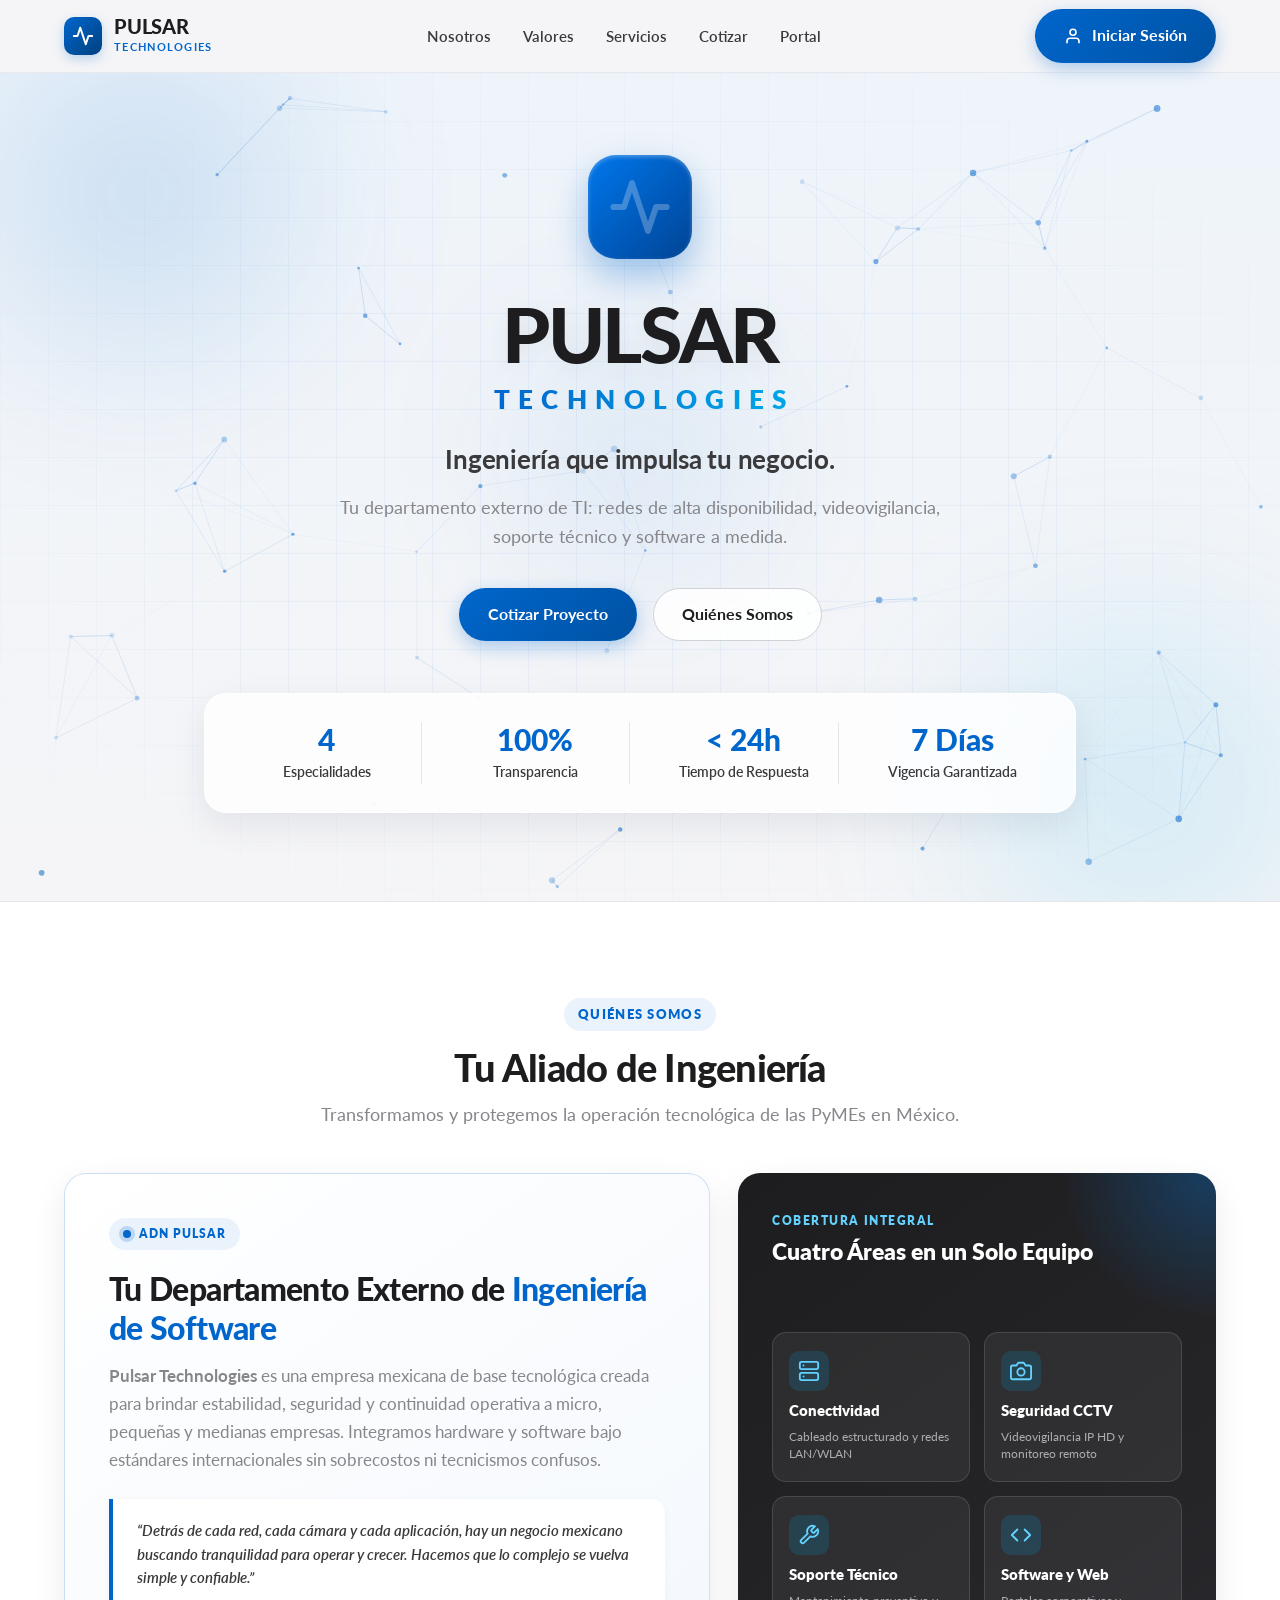
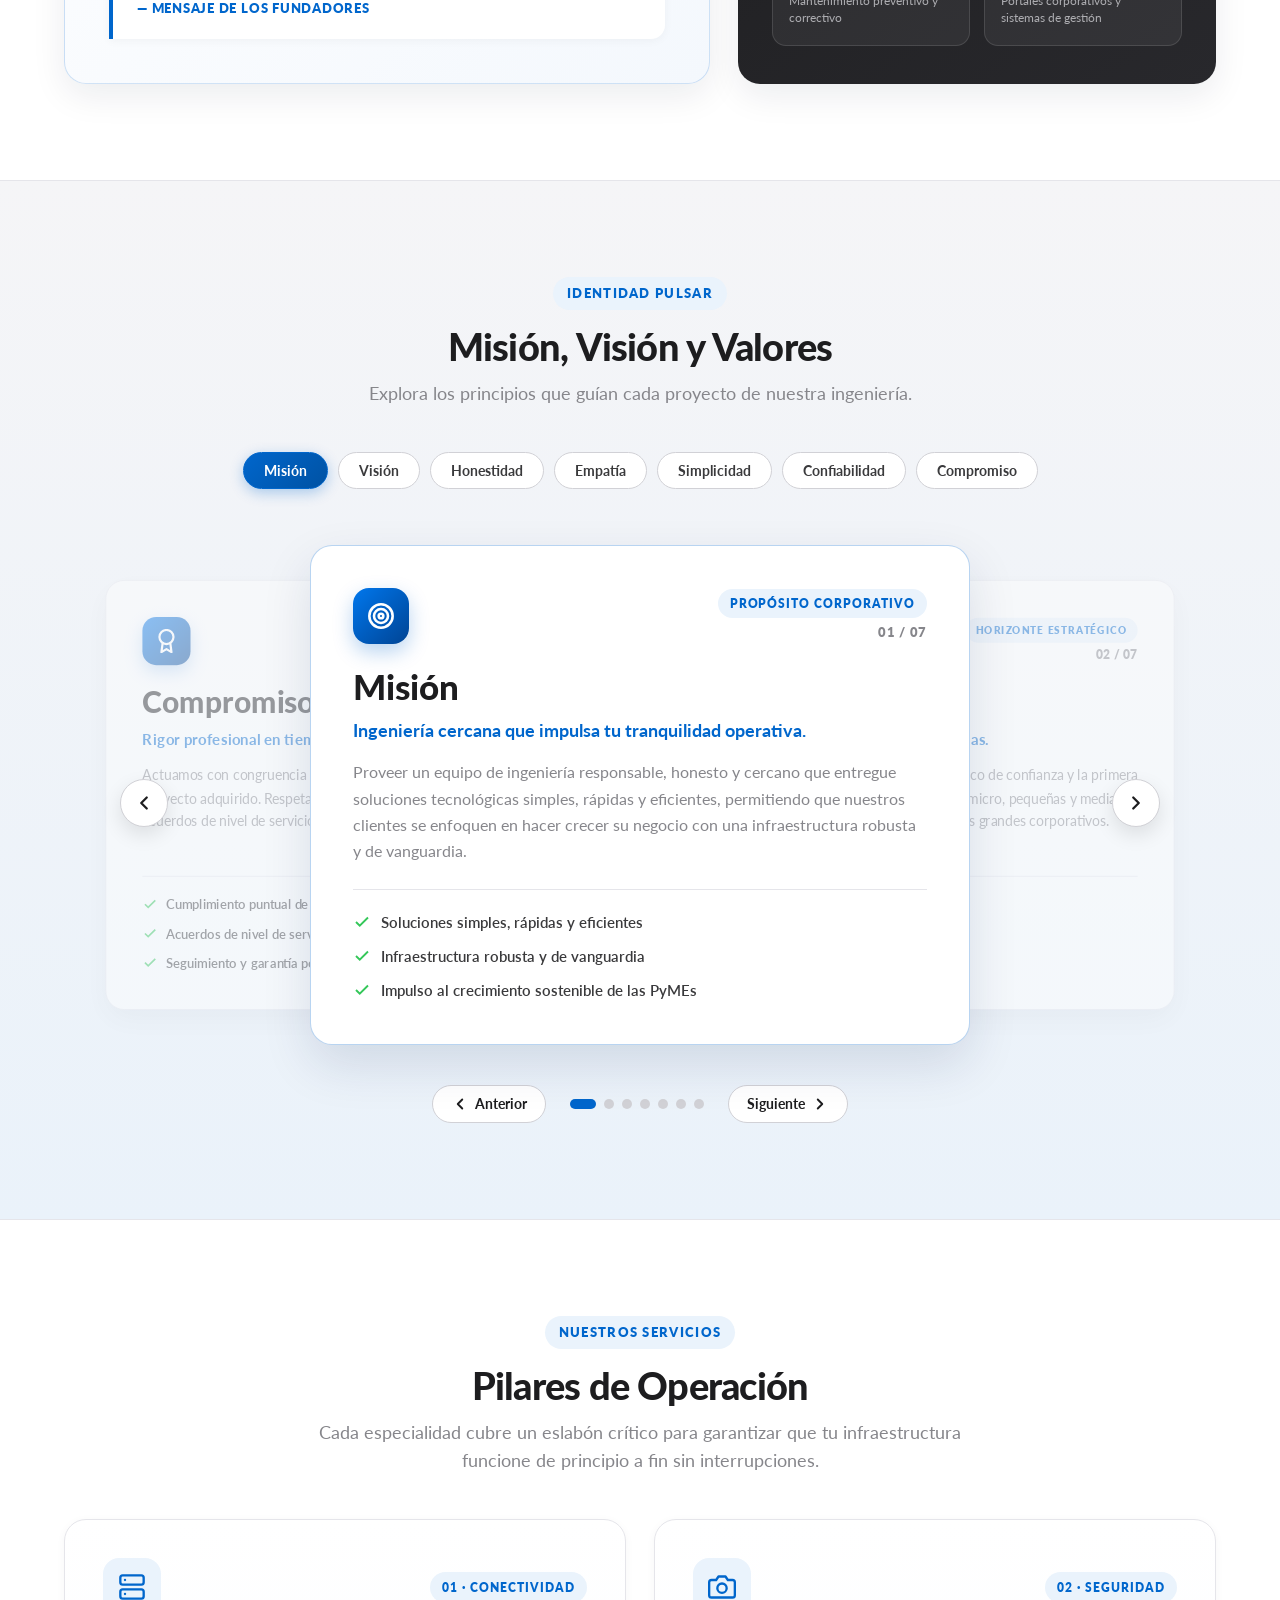
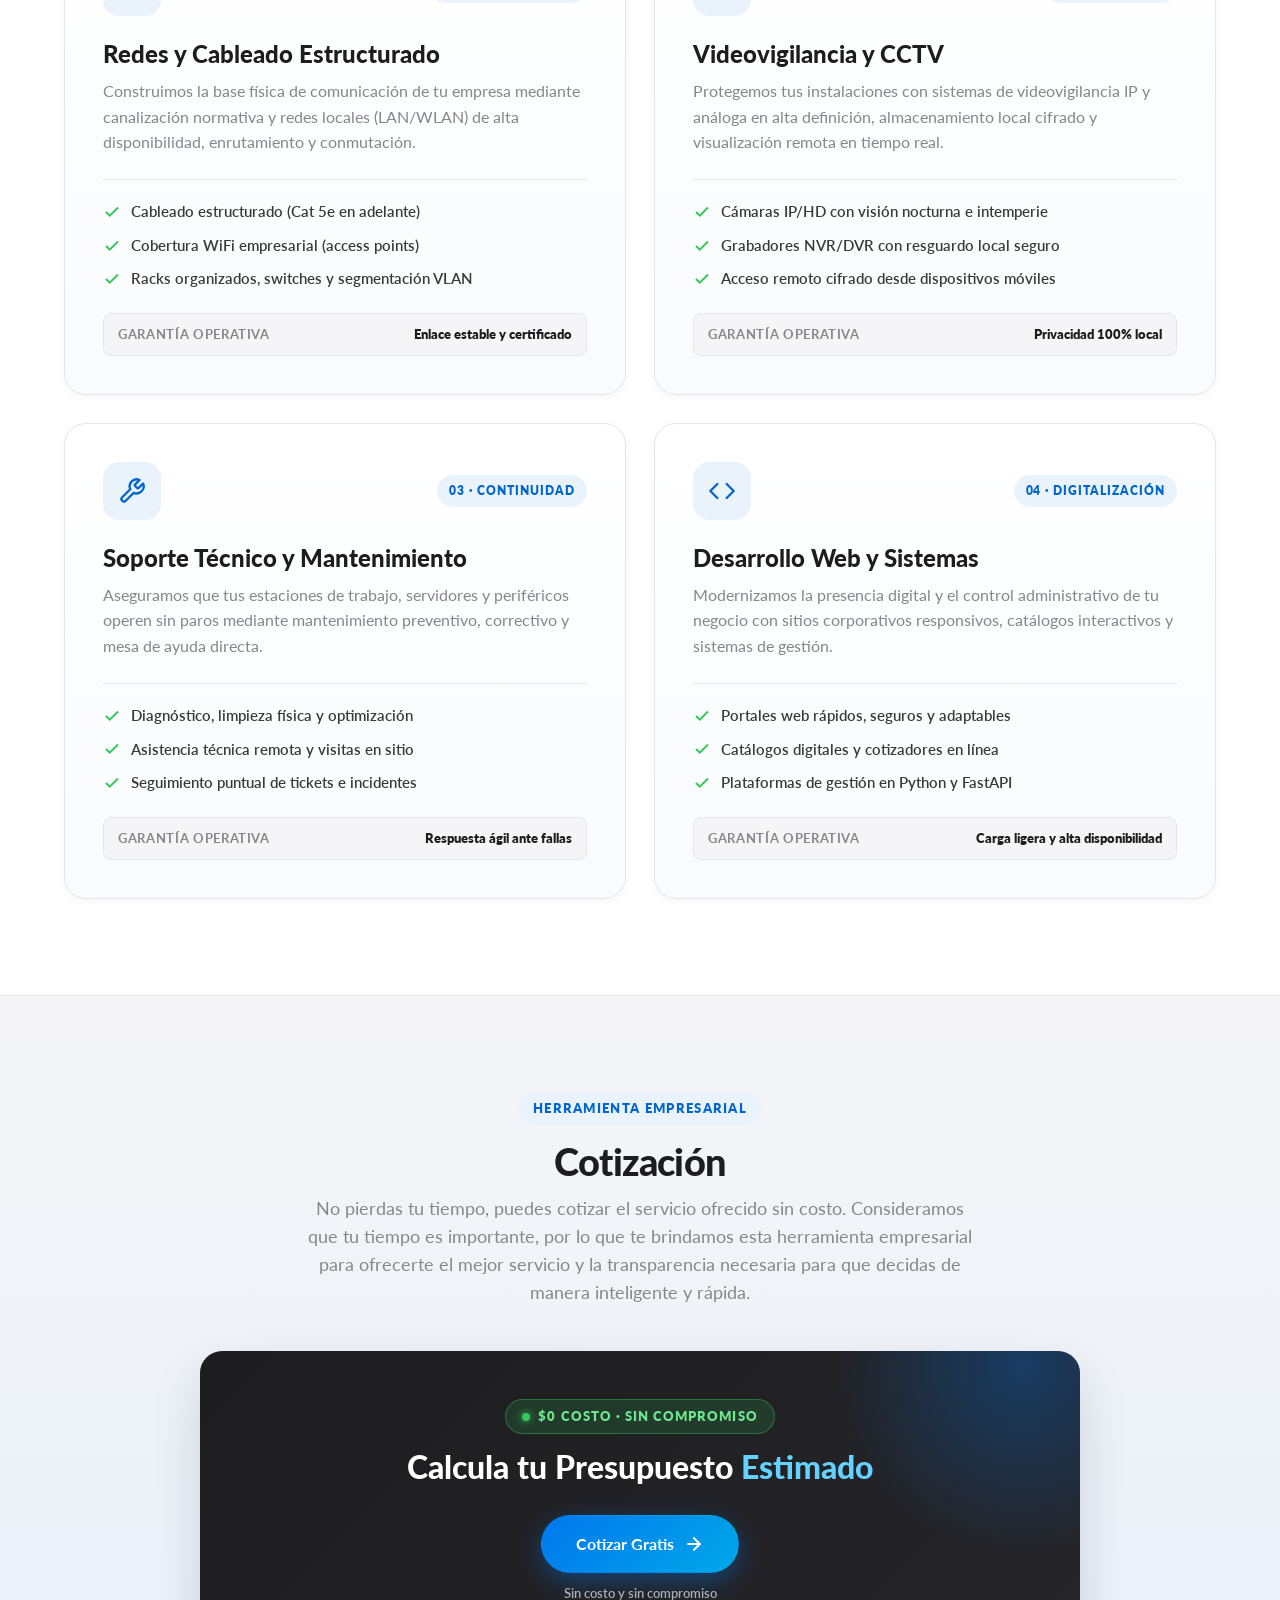
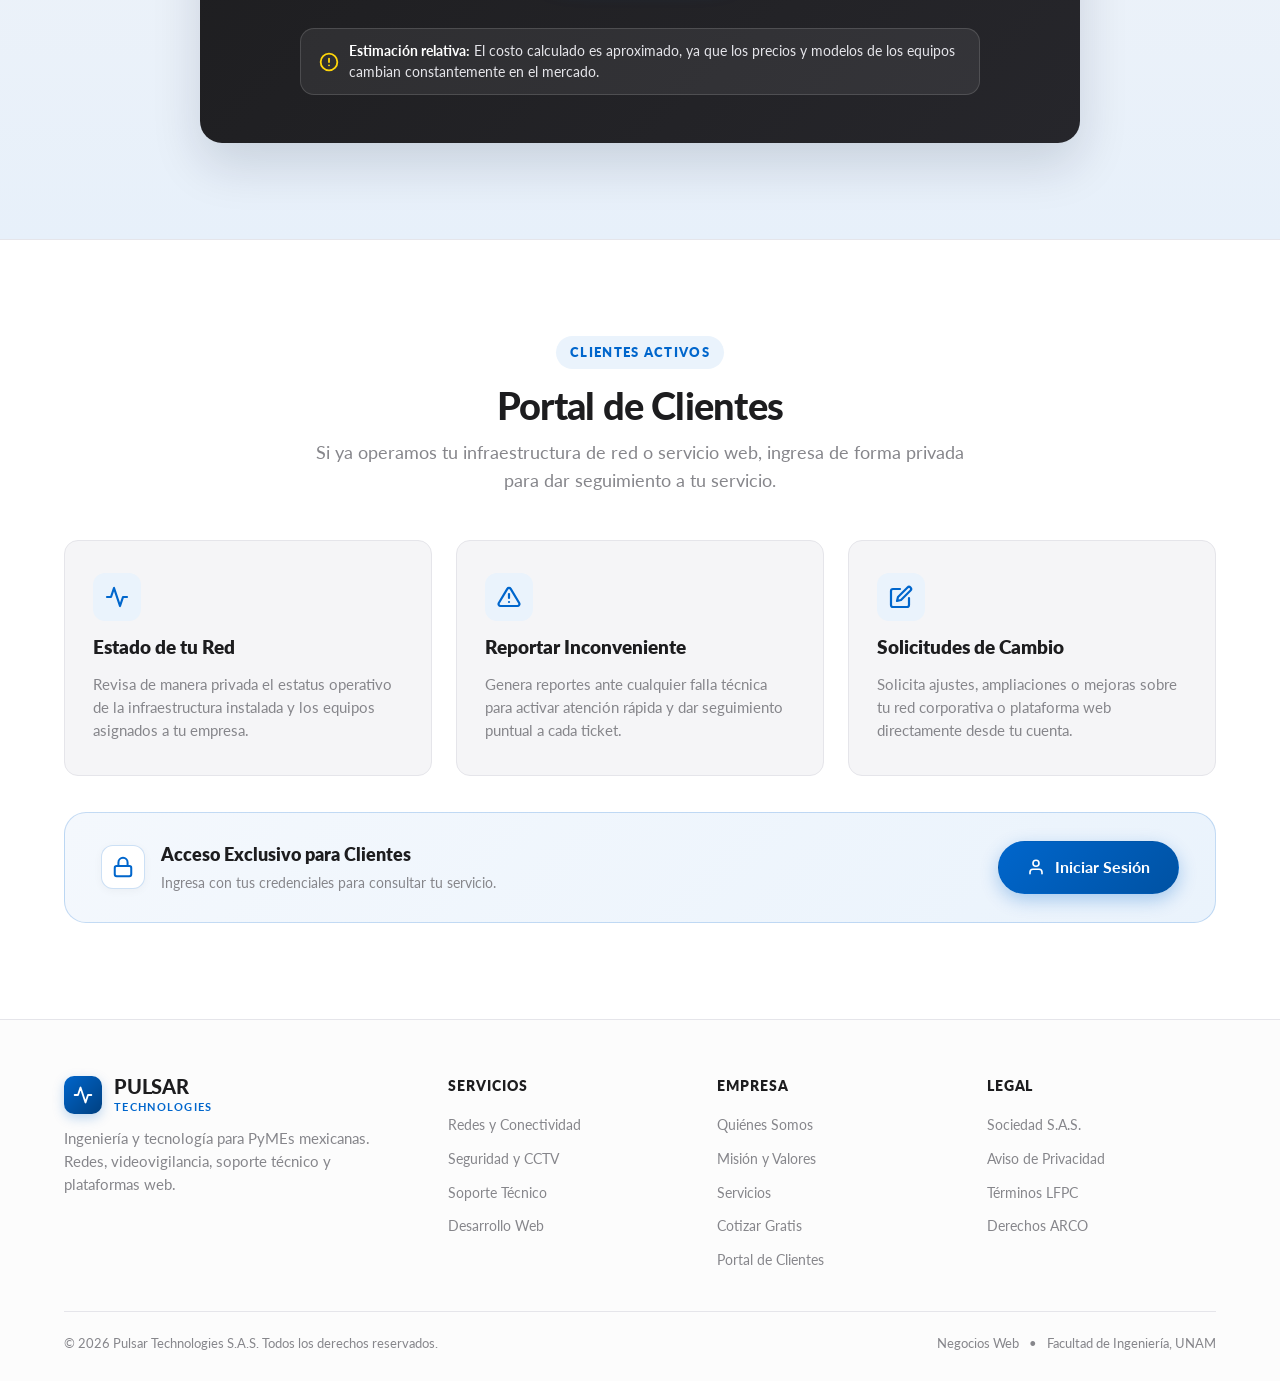
==== app/web/index.html @ 42440050 "Inicio del Proyecto Pulsar Technlogies" ====
<!DOCTYPE html>
<html lang="es">
<head>
  <meta charset="UTF-8">
  <meta name="viewport" content="width=device-width, initial-scale=1.0">
  <meta name="description" content="Pulsar Technologies - Soluciones de ingeniería para PyMEs: Redes, CCTV, Soporte Técnico y Desarrollo Web.">
  <meta name="theme-color" content="#0066CC">
  <title>Pulsar Technologies | Ingeniería y Soluciones TI</title>

  <!-- Tipografía Lato (Google Fonts) -->
  <link rel="preconnect" href="https://fonts.googleapis.com">
  <link rel="preconnect" href="https://fonts.gstatic.com" crossorigin>
  <link href="https://fonts.googleapis.com/css2?family=Lato:ital,wght@0,300;0,400;0,700;0,900;1,400&display=swap" rel="stylesheet">

  <!-- Hojas de estilo modulares (Globales y específicas de Index) -->
  <link rel="stylesheet" href="css/base.css">
  <link rel="stylesheet" href="css/header.css">
  <link rel="stylesheet" href="css/index/hero.css">
  <link rel="stylesheet" href="css/index/about.css">
  <link rel="stylesheet" href="css/index/carousel.css">
  <link rel="stylesheet" href="css/index/services.css">
  <link rel="stylesheet" href="css/index/quote-cta.css">
  <link rel="stylesheet" href="css/index/portal.css">
  <link rel="stylesheet" href="css/footer.css">
  
  <!-- Scripts modulares (Global y específicos de Index) -->
  <script src="js/main.js" defer></script>
  <script src="js/index/hero-canvas.js" defer></script>
  <script src="js/index/carousel.js" defer></script>
</head>
<body>

  <!-- ======================================================================
       HEADER / BARRA DE NAVEGACIÓN
       ====================================================================== -->
  <header class="site-header" id="siteHeader">
    <div class="container navbar">
      <!-- Logotipo e Identidad -->
      <a href="#inicio" class="brand" aria-label="Pulsar Technologies - Inicio">
        <div class="brand-icon">
          <!-- Icono de pulso tecnológico -->
          <svg width="22" height="22" viewBox="0 0 24 24" fill="none" stroke="currentColor" stroke-width="2.2" stroke-linecap="round" stroke-linejoin="round">
            <polyline points="22 12 18 12 15 21 9 3 6 12 2 12"></polyline>
          </svg>
        </div>
        <div class="brand-text">
          <span class="brand-title">PULSAR</span>
          <span class="brand-subtitle">TECHNOLOGIES</span>
        </div>
      </a>

      <!-- Menú de Navegación -->
      <nav class="nav-menu" id="navMenu">
        <a href="#nosotros" class="nav-link">Nosotros</a>
        <a href="#filosofia" class="nav-link">Valores</a>
        <a href="#servicios" class="nav-link">Servicios</a>
        <a href="#contacto" class="nav-link">Cotizar</a>
        <a href="#portal" class="nav-link">Portal</a>
      </nav>

      <!-- Acciones de Navegación -->
      <div class="nav-actions">
        <a href="#login" class="btn btn-primary nav-cta-btn">
          <svg width="18" height="18" viewBox="0 0 24 24" fill="none" stroke="currentColor" stroke-width="2.2" stroke-linecap="round" stroke-linejoin="round">
            <path d="M20 21v-2a4 4 0 0 0-4-4H8a4 4 0 0 0-4 4v2"></path>
            <circle cx="12" cy="7" r="4"></circle>
          </svg>
          <span>Iniciar Sesión</span>
        </a>
        <button class="menu-toggle" id="menuToggle" aria-label="Abrir menú de navegación" aria-expanded="false">
          <svg width="26" height="26" viewBox="0 0 24 24" fill="none" stroke="currentColor" stroke-width="2" stroke-linecap="round" stroke-linejoin="round">
            <line x1="3" y1="12" x2="21" y2="12"></line>
            <line x1="3" y1="6" x2="21" y2="6"></line>
            <line x1="3" y1="18" x2="21" y2="18"></line>
          </svg>
        </button>
      </div>
    </div>
  </header>

  <!-- ======================================================================
       MAIN / CONTENIDO PRINCIPAL
       ====================================================================== -->
  <main id="inicio">
    <!-- 1. HERO CON LOGO PROTAGONISTA Y FONDO ANIMADO -->
    <section class="hero-section">
      <!-- Fondo animado multicapa: Orbes de luz + Red interactiva en Canvas -->
      <div class="hero-bg-layers" aria-hidden="true">
        <div class="bg-orb orb-1"></div>
        <div class="bg-orb orb-2"></div>
        <div class="bg-orb orb-3"></div>
        <div class="bg-grid-overlay"></div>
        <canvas id="pulsarCanvas" class="hero-canvas"></canvas>
      </div>

      <div class="container hero-content">
        <!-- Emblema Central Animado de Pulsar Technologies -->
        <div class="hero-logo-showcase">
          <div class="pulsar-rings" aria-hidden="true">
            <span class="ring ring-1"></span>
            <span class="ring ring-2"></span>
            <span class="ring ring-3"></span>
          </div>
          <div class="hero-logo-emblem">
            <svg class="pulse-svg" width="64" height="64" viewBox="0 0 24 24" fill="none" xmlns="http://www.w3.org/2000/svg">
              <!-- Trazo base tenue permanente -->
              <polyline class="pulse-track" pathLength="100" points="22 12 18 12 15 21 9 3 6 12 2 12" fill="none" stroke="rgba(255, 255, 255, 0.25)" stroke-width="2.2" stroke-linecap="round" stroke-linejoin="round"></polyline>
              <!-- Pulso luminoso animado sin filtros que generen fondo blanco -->
              <polyline class="pulse-path" pathLength="100" points="22 12 18 12 15 21 9 3 6 12 2 12" fill="none" stroke="#FFFFFF" stroke-width="2.5" stroke-linecap="round" stroke-linejoin="round"></polyline>
            </svg>
          </div>
        </div>

        <!-- Título Principal de la Empresa -->
        <h1 class="hero-company-name">
          <span class="company-word-main">PULSAR</span>
          <span class="company-word-sub">TECHNOLOGIES</span>
        </h1>

        <p class="hero-tagline">
          Ingeniería que impulsa tu negocio.
        </p>
        
        <p class="hero-subtitle">
          Tu departamento externo de TI: redes de alta disponibilidad, videovigilancia, soporte técnico y software a medida.
        </p>

        <div class="hero-actions">
          <a href="#contacto" class="btn btn-primary">Cotizar Proyecto</a>
          <a href="#nosotros" class="btn btn-secondary">Quiénes Somos</a>
        </div>

        <!-- Métricas clave -->
        <div class="hero-stats reveal-item">
          <div class="stat-item">
            <div class="stat-value">4</div>
            <div class="stat-label">Especialidades</div>
          </div>
          <div class="stat-item">
            <div class="stat-value">100%</div>
            <div class="stat-label">Transparencia</div>
          </div>
          <div class="stat-item">
            <div class="stat-value">&lt; 24h</div>
            <div class="stat-label">Tiempo de Respuesta</div>
          </div>
          <div class="stat-item">
            <div class="stat-value">7 Días</div>
            <div class="stat-label">Vigencia Garantizada</div>
          </div>
        </div>
      </div>
    </section>

    <!-- ======================================================================
         2. SECCIÓN QUIÉNES SOMOS (#nosotros)
         ====================================================================== -->
    <section class="section about-section" id="nosotros">
      <div class="container">
        <div class="section-header reveal-item">
          <span class="section-tag">Quiénes Somos</span>
          <h2 class="section-title">Tu Aliado de Ingeniería</h2>
          <p class="section-description">
            Transformamos y protegemos la operación tecnológica de las PyMEs en México.
          </p>
        </div>

        <!-- Bento Grid Principal -->
        <div class="about-bento">
          <!-- Tarjeta de Identidad e Historia -->
          <article class="about-story-card reveal-item">
            <div>
              <div class="about-story-badge">
                <span class="badge-pulse-dot"></span>
                <span>ADN Pulsar</span>
              </div>
              <h3 class="about-story-title">
                Tu Departamento Externo de <span>Ingeniería de Software</span>
              </h3>
              <p class="about-story-text">
                <strong>Pulsar Technologies</strong> es una empresa mexicana de base tecnológica creada para brindar estabilidad, seguridad y continuidad operativa a micro, pequeñas y medianas empresas. Integramos hardware y software bajo estándares internacionales sin sobrecostos ni tecnicismos confusos.
              </p>
            </div>

            <blockquote class="about-quote-box">
              <p class="about-quote-text">
                “Detrás de cada red, cada cámara y cada aplicación, hay un negocio mexicano buscando tranquilidad para operar y crecer. Hacemos que lo complejo se vuelva simple y confiable.”
              </p>
              <footer class="about-quote-author">— Mensaje de los Fundadores</footer>
            </blockquote>
          </article>

          <!-- Tarjeta Interactiva del Ecosistema de 4 Especialidades -->
          <aside class="about-ecosystem-card reveal-item">
            <div class="eco-header">
              <span class="eco-tag">Cobertura Integral</span>
              <h3 class="eco-title">Cuatro Áreas en un Solo Equipo</h3>
            </div>

            <div class="eco-grid">
              <!-- Área 1 -->
              <div class="eco-item">
                <div class="eco-icon">
                  <svg width="22" height="22" viewBox="0 0 24 24" fill="none" stroke="currentColor" stroke-width="2" stroke-linecap="round" stroke-linejoin="round">
                    <rect x="2" y="2" width="20" height="8" rx="2" ry="2"></rect>
                    <rect x="2" y="14" width="20" height="8" rx="2" ry="2"></rect>
                    <line x1="6" y1="6" x2="6.01" y2="6"></line>
                    <line x1="6" y1="18" x2="6.01" y2="18"></line>
                  </svg>
                </div>
                <div class="eco-name">Conectividad</div>
                <div class="eco-sub">Cableado estructurado y redes LAN/WLAN</div>
              </div>

              <!-- Área 2 -->
              <div class="eco-item">
                <div class="eco-icon">
                  <svg width="22" height="22" viewBox="0 0 24 24" fill="none" stroke="currentColor" stroke-width="2" stroke-linecap="round" stroke-linejoin="round">
                    <path d="M23 19a2 2 0 0 1-2 2H3a2 2 0 0 1-2-2V8a2 2 0 0 1 2-2h4l2-3h6l2 3h4a2 2 0 0 1 2 2z"></path>
                    <circle cx="12" cy="13" r="4"></circle>
                  </svg>
                </div>
                <div class="eco-name">Seguridad CCTV</div>
                <div class="eco-sub">Videovigilancia IP HD y monitoreo remoto</div>
              </div>

              <!-- Área 3 -->
              <div class="eco-item">
                <div class="eco-icon">
                  <svg width="22" height="22" viewBox="0 0 24 24" fill="none" stroke="currentColor" stroke-width="2" stroke-linecap="round" stroke-linejoin="round">
                    <path d="M14.7 6.3a1 1 0 0 0 0 1.4l1.6 1.6a1 1 0 0 0 1.4 0l3.77-3.77a6 6 0 0 1-7.94 7.94l-6.91 6.91a2.12 2.12 0 0 1-3-3l6.91-6.91a6 6 0 0 1 7.94-7.94l-3.76 3.76z"></path>
                  </svg>
                </div>
                <div class="eco-name">Soporte Técnico</div>
                <div class="eco-sub">Mantenimiento preventivo y correctivo</div>
              </div>

              <!-- Área 4 -->
              <div class="eco-item">
                <div class="eco-icon">
                  <svg width="22" height="22" viewBox="0 0 24 24" fill="none" stroke="currentColor" stroke-width="2" stroke-linecap="round" stroke-linejoin="round">
                    <polyline points="16 18 22 12 16 6"></polyline>
                    <polyline points="8 6 2 12 8 18"></polyline>
                  </svg>
                </div>
                <div class="eco-name">Software y Web</div>
                <div class="eco-sub">Portales corporativos y sistemas de gestión</div>
              </div>
            </div>
          </aside>
        </div>
      </div>
    </section>

    <!-- ======================================================================
         3. SECCIÓN CARRUSEL: MISIÓN, VISIÓN Y VALORES (#filosofia)
         ====================================================================== -->
    <section class="section philosophy-section" id="filosofia">
      <div class="container">
        <div class="section-header reveal-item">
          <span class="section-tag">Identidad Pulsar</span>
          <h2 class="section-title">Misión, Visión y Valores</h2>
          <p class="section-description">
            Explora los principios que guían cada proyecto de nuestra ingeniería.
          </p>
        </div>

        <!-- Selector rápido de conceptos -->
        <div class="carousel-pills reveal-item" id="carouselPills" role="tablist" aria-label="Pilares de identidad corporativa">
          <button type="button" class="pill-btn active" data-index="0" role="tab" aria-selected="true">Misión</button>
          <button type="button" class="pill-btn" data-index="1" role="tab" aria-selected="false">Visión</button>
          <button type="button" class="pill-btn" data-index="2" role="tab" aria-selected="false">Honestidad</button>
          <button type="button" class="pill-btn" data-index="3" role="tab" aria-selected="false">Empatía</button>
          <button type="button" class="pill-btn" data-index="4" role="tab" aria-selected="false">Simplicidad</button>
          <button type="button" class="pill-btn" data-index="5" role="tab" aria-selected="false">Confiabilidad</button>
          <button type="button" class="pill-btn" data-index="6" role="tab" aria-selected="false">Compromiso</button>
        </div>

        <!-- Escenario del Carrusel -->
        <div class="identity-carousel reveal-item" id="identityCarousel">
          <div class="carousel-viewport" id="carouselViewport">
            <!-- Botón lateral izquierdo -->
            <button type="button" class="carousel-nav-arrow prev" id="carouselPrevArrow" aria-label="Concepto anterior">
              <svg width="22" height="22" viewBox="0 0 24 24" fill="none" stroke="currentColor" stroke-width="2.5" stroke-linecap="round" stroke-linejoin="round">
                <polyline points="15 18 9 12 15 6"></polyline>
              </svg>
            </button>

            <!-- Pista de tarjetas del carrusel -->
            <div class="carousel-stage" id="carouselStage">
              <!-- Slide 0: Misión -->
              <article class="carousel-slide is-active" data-index="0">
                <div class="slide-header">
                  <div class="slide-icon-wrap">
                    <svg width="28" height="28" viewBox="0 0 24 24" fill="none" stroke="currentColor" stroke-width="2.2" stroke-linecap="round" stroke-linejoin="round">
                      <circle cx="12" cy="12" r="10"></circle>
                      <circle cx="12" cy="12" r="6"></circle>
                      <circle cx="12" cy="12" r="2"></circle>
                    </svg>
                  </div>
                  <div class="slide-meta">
                    <span class="slide-badge">Propósito Corporativo</span>
                    <span class="slide-counter">01 / 07</span>
                  </div>
                </div>
                <h3 class="slide-title">Misión</h3>
                <p class="slide-lead">Ingeniería cercana que impulsa tu tranquilidad operativa.</p>
                <p class="slide-desc">
                  Proveer un equipo de ingeniería responsable, honesto y cercano que entregue soluciones tecnológicas simples, rápidas y eficientes, permitiendo que nuestros clientes se enfoquen en hacer crecer su negocio con una infraestructura robusta y de vanguardia.
                </p>
                <ul class="slide-points">
                  <li>
                    <svg width="18" height="18" viewBox="0 0 24 24" fill="none" stroke="currentColor" stroke-width="2.5"><polyline points="20 6 9 17 4 12"></polyline></svg>
                    <span>Soluciones simples, rápidas y eficientes</span>
                  </li>
                  <li>
                    <svg width="18" height="18" viewBox="0 0 24 24" fill="none" stroke="currentColor" stroke-width="2.5"><polyline points="20 6 9 17 4 12"></polyline></svg>
                    <span>Infraestructura robusta y de vanguardia</span>
                  </li>
                  <li>
                    <svg width="18" height="18" viewBox="0 0 24 24" fill="none" stroke="currentColor" stroke-width="2.5"><polyline points="20 6 9 17 4 12"></polyline></svg>
                    <span>Impulso al crecimiento sostenible de las PyMEs</span>
                  </li>
                </ul>
              </article>

              <!-- Slide 1: Visión -->
              <article class="carousel-slide is-next" data-index="1">
                <div class="slide-header">
                  <div class="slide-icon-wrap">
                    <svg width="28" height="28" viewBox="0 0 24 24" fill="none" stroke="currentColor" stroke-width="2.2" stroke-linecap="round" stroke-linejoin="round">
                      <path d="M1 12s4-8 11-8 11 8 11 8-4 8-11 8-11-8-11-8z"></path>
                      <circle cx="12" cy="12" r="3"></circle>
                    </svg>
                  </div>
                  <div class="slide-meta">
                    <span class="slide-badge">Horizonte Estratégico</span>
                    <span class="slide-counter">02 / 07</span>
                  </div>
                </div>
                <h3 class="slide-title">Visión</h3>
                <p class="slide-lead">Igualdad tecnológica para las empresas mexicanas.</p>
                <p class="slide-desc">
                  Consolidar a Pulsar Technologies como el núcleo técnico de confianza y la primera opción de servicios de TI en México, logrando que las micro, pequeñas y medianas empresas compitan en equidad tecnológica frente a los grandes corporativos.
                </p>
                <ul class="slide-points">
                  <li>
                    <svg width="18" height="18" viewBox="0 0 24 24" fill="none" stroke="currentColor" stroke-width="2.5"><polyline points="20 6 9 17 4 12"></polyline></svg>
                    <span>Estándares de ingeniería de nivel corporativo</span>
                  </li>
                  <li>
                    <svg width="18" height="18" viewBox="0 0 24 24" fill="none" stroke="currentColor" stroke-width="2.5"><polyline points="20 6 9 17 4 12"></polyline></svg>
                    <span>Equidad competitiva para negocios en México</span>
                  </li>
                  <li>
                    <svg width="18" height="18" viewBox="0 0 24 24" fill="none" stroke="currentColor" stroke-width="2.5"><polyline points="20 6 9 17 4 12"></polyline></svg>
                    <span>El aliado técnico de cabecera y confianza</span>
                  </li>
                </ul>
              </article>

              <!-- Slide 2: Honestidad -->
              <article class="carousel-slide" data-index="2">
                <div class="slide-header">
                  <div class="slide-icon-wrap">
                    <svg width="28" height="28" viewBox="0 0 24 24" fill="none" stroke="currentColor" stroke-width="2.2" stroke-linecap="round" stroke-linejoin="round">
                      <path d="M12 22s8-4 8-10V5l-8-3-8 3v7c0 6 8 10 8 10z"></path>
                      <polyline points="9 12 11 14 15 10"></polyline>
                    </svg>
                  </div>
                  <div class="slide-meta">
                    <span class="slide-badge">Valor Fundamental 01</span>
                    <span class="slide-counter">03 / 07</span>
                  </div>
                </div>
                <h3 class="slide-title">Honestidad</h3>
                <p class="slide-lead">Transparencia diagnóstica y comercial.</p>
                <p class="slide-desc">
                  Actuamos con rectitud absoluta en cada diagnóstico, recomendación de hardware y cotización. No vendemos lo que el cliente no necesita y respaldamos la calidad de nuestras implementaciones desde el primer cable hasta el código final.
                </p>
                <ul class="slide-points">
                  <li>
                    <svg width="18" height="18" viewBox="0 0 24 24" fill="none" stroke="currentColor" stroke-width="2.5"><polyline points="20 6 9 17 4 12"></polyline></svg>
                    <span>Cotizaciones claras sin costos ocultos</span>
                  </li>
                  <li>
                    <svg width="18" height="18" viewBox="0 0 24 24" fill="none" stroke="currentColor" stroke-width="2.5"><polyline points="20 6 9 17 4 12"></polyline></svg>
                    <span>Recomendación justa de equipamiento real</span>
                  </li>
                  <li>
                    <svg width="18" height="18" viewBox="0 0 24 24" fill="none" stroke="currentColor" stroke-width="2.5"><polyline points="20 6 9 17 4 12"></polyline></svg>
                    <span>Responsabilidad total sobre cada entrega</span>
                  </li>
                </ul>
              </article>

              <!-- Slide 3: Empatía -->
              <article class="carousel-slide" data-index="3">
                <div class="slide-header">
                  <div class="slide-icon-wrap">
                    <svg width="28" height="28" viewBox="0 0 24 24" fill="none" stroke="currentColor" stroke-width="2.2" stroke-linecap="round" stroke-linejoin="round">
                      <path d="M17 21v-2a4 4 0 0 0-4-4H5a4 4 0 0 0-4 4v2"></path>
                      <circle cx="9" cy="7" r="4"></circle>
                      <path d="M23 21v-2a4 4 0 0 0-3-3.87"></path>
                      <path d="M16 3.13a4 4 0 0 1 0 7.75"></path>
                    </svg>
                  </div>
                  <div class="slide-meta">
                    <span class="slide-badge">Valor Fundamental 02</span>
                    <span class="slide-counter">04 / 07</span>
                  </div>
                </div>
                <h3 class="slide-title">Empatía</h3>
                <p class="slide-lead">Cercanía humana y lenguaje accesible.</p>
                <p class="slide-desc">
                  Entendemos que detrás de una falla técnica existe estrés operativo para el negocio. Escuchamos activamente, respondemos con prontitud y traducimos conceptos complejos de ingeniería a un lenguaje claro que dé certidumbre.
                </p>
                <ul class="slide-points">
                  <li>
                    <svg width="18" height="18" viewBox="0 0 24 24" fill="none" stroke="currentColor" stroke-width="2.5"><polyline points="20 6 9 17 4 12"></polyline></svg>
                    <span>Comunicación directa sin tecnicismos confusos</span>
                  </li>
                  <li>
                    <svg width="18" height="18" viewBox="0 0 24 24" fill="none" stroke="currentColor" stroke-width="2.5"><polyline points="20 6 9 17 4 12"></polyline></svg>
                    <span>Atención rápida ante urgencias operativas</span>
                  </li>
                  <li>
                    <svg width="18" height="18" viewBox="0 0 24 24" fill="none" stroke="currentColor" stroke-width="2.5"><polyline points="20 6 9 17 4 12"></polyline></svg>
                    <span>Trato cercano y humano en cada proyecto</span>
                  </li>
                </ul>
              </article>

              <!-- Slide 4: Simplicidad -->
              <article class="carousel-slide" data-index="4">
                <div class="slide-header">
                  <div class="slide-icon-wrap">
                    <svg width="28" height="28" viewBox="0 0 24 24" fill="none" stroke="currentColor" stroke-width="2.2" stroke-linecap="round" stroke-linejoin="round">
                      <polygon points="13 2 3 14 12 14 11 22 21 10 12 10 13 2"></polygon>
                    </svg>
                  </div>
                  <div class="slide-meta">
                    <span class="slide-badge">Valor Fundamental 03</span>
                    <span class="slide-counter">05 / 07</span>
                  </div>
                </div>
                <h3 class="slide-title">Simplicidad</h3>
                <p class="slide-lead">Sistemas intuitivos y libres de fricción.</p>
                <p class="slide-desc">
                  La mejor tecnología es aquella que funciona de manera transparente, intuitiva y fluida. Diseñamos arquitecturas de software y topologías de red limpias, eliminando burocracia técnica y configuraciones innecesarias.
                </p>
                <ul class="slide-points">
                  <li>
                    <svg width="18" height="18" viewBox="0 0 24 24" fill="none" stroke="currentColor" stroke-width="2.5"><polyline points="20 6 9 17 4 12"></polyline></svg>
                    <span>Redes e interfaces limpias y ordenadas</span>
                  </li>
                  <li>
                    <svg width="18" height="18" viewBox="0 0 24 24" fill="none" stroke="currentColor" stroke-width="2.5"><polyline points="20 6 9 17 4 12"></polyline></svg>
                    <span>Fácil operación desde el primer día</span>
                  </li>
                  <li>
                    <svg width="18" height="18" viewBox="0 0 24 24" fill="none" stroke="currentColor" stroke-width="2.5"><polyline points="20 6 9 17 4 12"></polyline></svg>
                    <span>Soluciones directas libres de fricción</span>
                  </li>
                </ul>
              </article>

              <!-- Slide 5: Confiabilidad -->
              <article class="carousel-slide" data-index="5">
                <div class="slide-header">
                  <div class="slide-icon-wrap">
                    <svg width="28" height="28" viewBox="0 0 24 24" fill="none" stroke="currentColor" stroke-width="2.2" stroke-linecap="round" stroke-linejoin="round">
                      <rect x="3" y="11" width="18" height="11" rx="2" ry="2"></rect>
                      <path d="M7 11V7a5 5 0 0 1 10 0v4"></path>
                    </svg>
                  </div>
                  <div class="slide-meta">
                    <span class="slide-badge">Valor Fundamental 04</span>
                    <span class="slide-counter">06 / 07</span>
                  </div>
                </div>
                <h3 class="slide-title">Confiabilidad</h3>
                <p class="slide-lead">Estabilidad y disponibilidad continua.</p>
                <p class="slide-desc">
                  Construimos cimientos tecnológicos seguros en los cuales el cliente puede respaldar su operación diaria sin temor a interrupciones. Empleamos componentes duraderos y garantizamos la integridad de sus redes y sistemas.
                </p>
                <ul class="slide-points">
                  <li>
                    <svg width="18" height="18" viewBox="0 0 24 24" fill="none" stroke="currentColor" stroke-width="2.5"><polyline points="20 6 9 17 4 12"></polyline></svg>
                    <span>Componentes de hardware probados y duraderos</span>
                  </li>
                  <li>
                    <svg width="18" height="18" viewBox="0 0 24 24" fill="none" stroke="currentColor" stroke-width="2.5"><polyline points="20 6 9 17 4 12"></polyline></svg>
                    <span>Resguardo íntegro de datos y videovigilancia</span>
                  </li>
                  <li>
                    <svg width="18" height="18" viewBox="0 0 24 24" fill="none" stroke="currentColor" stroke-width="2.5"><polyline points="20 6 9 17 4 12"></polyline></svg>
                    <span>Alta disponibilidad operativa para tu negocio</span>
                  </li>
                </ul>
              </article>

              <!-- Slide 6: Compromiso -->
              <article class="carousel-slide is-prev" data-index="6">
                <div class="slide-header">
                  <div class="slide-icon-wrap">
                    <svg width="28" height="28" viewBox="0 0 24 24" fill="none" stroke="currentColor" stroke-width="2.2" stroke-linecap="round" stroke-linejoin="round">
                      <circle cx="12" cy="8" r="7"></circle>
                      <polyline points="8.21 13.89 7 23 12 20 17 23 15.79 13.88"></polyline>
                    </svg>
                  </div>
                  <div class="slide-meta">
                    <span class="slide-badge">Valor Fundamental 05</span>
                    <span class="slide-counter">07 / 07</span>
                  </div>
                </div>
                <h3 class="slide-title">Compromiso</h3>
                <p class="slide-lead">Rigor profesional en tiempo y forma.</p>
                <p class="slide-desc">
                  Actuamos con congruencia profesional y formalidad contractual en cada proyecto adquirido. Respetamos las fechas de entrega pactadas, cumplimos los acuerdos de nivel de servicio (SLA) y acompañamos tu continuidad operativa.
                </p>
                <ul class="slide-points">
                  <li>
                    <svg width="18" height="18" viewBox="0 0 24 24" fill="none" stroke="currentColor" stroke-width="2.5"><polyline points="20 6 9 17 4 12"></polyline></svg>
                    <span>Cumplimiento puntual de fechas de entrega</span>
                  </li>
                  <li>
                    <svg width="18" height="18" viewBox="0 0 24 24" fill="none" stroke="currentColor" stroke-width="2.5"><polyline points="20 6 9 17 4 12"></polyline></svg>
                    <span>Acuerdos de nivel de servicio (SLA) claros</span>
                  </li>
                  <li>
                    <svg width="18" height="18" viewBox="0 0 24 24" fill="none" stroke="currentColor" stroke-width="2.5"><polyline points="20 6 9 17 4 12"></polyline></svg>
                    <span>Seguimiento y garantía post-implementación</span>
                  </li>
                </ul>
              </article>
            </div>

            <!-- Botón lateral derecho -->
            <button type="button" class="carousel-nav-arrow next" id="carouselNextArrow" aria-label="Siguiente concepto">
              <svg width="22" height="22" viewBox="0 0 24 24" fill="none" stroke="currentColor" stroke-width="2.5" stroke-linecap="round" stroke-linejoin="round">
                <polyline points="9 18 15 12 9 6"></polyline>
              </svg>
            </button>
          </div>

          <!-- Barra inferior de indicadores y botones -->
          <div class="carousel-controls">
            <button type="button" class="ctrl-btn" id="prevCarouselBtn" aria-label="Concepto anterior">
              <svg width="18" height="18" viewBox="0 0 24 24" fill="none" stroke="currentColor" stroke-width="2.5" stroke-linecap="round" stroke-linejoin="round">
                <polyline points="15 18 9 12 15 6"></polyline>
              </svg>
              <span>Anterior</span>
            </button>

            <div class="carousel-dots" id="carouselDots">
              <button type="button" class="dot active" data-index="0" aria-label="Ir a Misión"></button>
              <button type="button" class="dot" data-index="1" aria-label="Ir a Visión"></button>
              <button type="button" class="dot" data-index="2" aria-label="Ir a Honestidad"></button>
              <button type="button" class="dot" data-index="3" aria-label="Ir a Empatía"></button>
              <button type="button" class="dot" data-index="4" aria-label="Ir a Simplicidad"></button>
              <button type="button" class="dot" data-index="5" aria-label="Ir a Confiabilidad"></button>
              <button type="button" class="dot" data-index="6" aria-label="Ir a Compromiso"></button>
            </div>

            <button type="button" class="ctrl-btn" id="nextCarouselBtn" aria-label="Siguiente concepto">
              <span>Siguiente</span>
              <svg width="18" height="18" viewBox="0 0 24 24" fill="none" stroke="currentColor" stroke-width="2.5" stroke-linecap="round" stroke-linejoin="round">
                <polyline points="9 18 15 12 9 6"></polyline>
              </svg>
            </button>
          </div>
        </div>
      </div>
    </section>

    <!-- ======================================================================
         4. SECCIÓN LOS 4 SERVICIOS (#servicios)
         ====================================================================== -->
    <section class="section services-section" id="servicios">
      <div class="container">
        <div class="section-header reveal-item">
          <span class="section-tag">Nuestros Servicios</span>
          <h2 class="section-title">Pilares de Operación</h2>
          <p class="section-description">
            Cada especialidad cubre un eslabón crítico para garantizar que tu infraestructura funcione de principio a fin sin interrupciones.
          </p>
        </div>

        <div class="services-grid">
          <!-- Servicio 1: Infraestructura de Conectividad -->
          <article class="service-card reveal-item">
            <div class="service-card-top">
              <div class="service-icon-box">
                <svg width="28" height="28" viewBox="0 0 24 24" fill="none" stroke="currentColor" stroke-width="2" stroke-linecap="round" stroke-linejoin="round">
                  <rect x="2" y="2" width="20" height="8" rx="2" ry="2"></rect>
                  <rect x="2" y="14" width="20" height="8" rx="2" ry="2"></rect>
                  <line x1="6" y1="6" x2="6.01" y2="6"></line>
                  <line x1="6" y1="18" x2="6.01" y2="18"></line>
                </svg>
              </div>
              <span class="service-step-tag">01 · Conectividad</span>
            </div>

            <h3 class="service-title">Redes y Cableado Estructurado</h3>
            <p class="service-desc">
              Construimos la base física de comunicación de tu empresa mediante canalización normativa y redes locales (LAN/WLAN) de alta disponibilidad, enrutamiento y conmutación.
            </p>

            <ul class="service-features">
              <li class="service-feature-item">
                <svg width="18" height="18" viewBox="0 0 24 24" fill="none" stroke="currentColor" stroke-width="2.5"><polyline points="20 6 9 17 4 12"></polyline></svg>
                <span>Cableado estructurado (Cat 5e en adelante)</span>
              </li>
              <li class="service-feature-item">
                <svg width="18" height="18" viewBox="0 0 24 24" fill="none" stroke="currentColor" stroke-width="2.5"><polyline points="20 6 9 17 4 12"></polyline></svg>
                <span>Cobertura WiFi empresarial (access points)</span>
              </li>
              <li class="service-feature-item">
                <svg width="18" height="18" viewBox="0 0 24 24" fill="none" stroke="currentColor" stroke-width="2.5"><polyline points="20 6 9 17 4 12"></polyline></svg>
                <span>Racks organizados, switches y segmentación VLAN</span>
              </li>
            </ul>

            <div class="service-guarantee">
              <span class="guarantee-label">Garantía Operativa</span>
              <span class="guarantee-value">Enlace estable y certificado</span>
            </div>
          </article>

          <!-- Servicio 2: Seguridad Perimetral y Videovigilancia -->
          <article class="service-card reveal-item">
            <div class="service-card-top">
              <div class="service-icon-box">
                <svg width="28" height="28" viewBox="0 0 24 24" fill="none" stroke="currentColor" stroke-width="2" stroke-linecap="round" stroke-linejoin="round">
                  <path d="M23 19a2 2 0 0 1-2 2H3a2 2 0 0 1-2-2V8a2 2 0 0 1 2-2h4l2-3h6l2 3h4a2 2 0 0 1 2 2z"></path>
                  <circle cx="12" cy="13" r="4"></circle>
                </svg>
              </div>
              <span class="service-step-tag">02 · Seguridad</span>
            </div>

            <h3 class="service-title">Videovigilancia y CCTV</h3>
            <p class="service-desc">
              Protegemos tus instalaciones con sistemas de videovigilancia IP y análoga en alta definición, almacenamiento local cifrado y visualización remota en tiempo real.
            </p>

            <ul class="service-features">
              <li class="service-feature-item">
                <svg width="18" height="18" viewBox="0 0 24 24" fill="none" stroke="currentColor" stroke-width="2.5"><polyline points="20 6 9 17 4 12"></polyline></svg>
                <span>Cámaras IP/HD con visión nocturna e intemperie</span>
              </li>
              <li class="service-feature-item">
                <svg width="18" height="18" viewBox="0 0 24 24" fill="none" stroke="currentColor" stroke-width="2.5"><polyline points="20 6 9 17 4 12"></polyline></svg>
                <span>Grabadores NVR/DVR con resguardo local seguro</span>
              </li>
              <li class="service-feature-item">
                <svg width="18" height="18" viewBox="0 0 24 24" fill="none" stroke="currentColor" stroke-width="2.5"><polyline points="20 6 9 17 4 12"></polyline></svg>
                <span>Acceso remoto cifrado desde dispositivos móviles</span>
              </li>
            </ul>

            <div class="service-guarantee">
              <span class="guarantee-label">Garantía Operativa</span>
              <span class="guarantee-value">Privacidad 100% local</span>
            </div>
          </article>

          <!-- Servicio 3: Soporte Técnico y Continuidad -->
          <article class="service-card reveal-item">
            <div class="service-card-top">
              <div class="service-icon-box">
                <svg width="28" height="28" viewBox="0 0 24 24" fill="none" stroke="currentColor" stroke-width="2" stroke-linecap="round" stroke-linejoin="round">
                  <path d="M14.7 6.3a1 1 0 0 0 0 1.4l1.6 1.6a1 1 0 0 0 1.4 0l3.77-3.77a6 6 0 0 1-7.94 7.94l-6.91 6.91a2.12 2.12 0 0 1-3-3l6.91-6.91a6 6 0 0 1 7.94-7.94l-3.76 3.76z"></path>
                </svg>
              </div>
              <span class="service-step-tag">03 · Continuidad</span>
            </div>

            <h3 class="service-title">Soporte Técnico y Mantenimiento</h3>
            <p class="service-desc">
              Aseguramos que tus estaciones de trabajo, servidores y periféricos operen sin paros mediante mantenimiento preventivo, correctivo y mesa de ayuda directa.
            </p>

            <ul class="service-features">
              <li class="service-feature-item">
                <svg width="18" height="18" viewBox="0 0 24 24" fill="none" stroke="currentColor" stroke-width="2.5"><polyline points="20 6 9 17 4 12"></polyline></svg>
                <span>Diagnóstico, limpieza física y optimización</span>
              </li>
              <li class="service-feature-item">
                <svg width="18" height="18" viewBox="0 0 24 24" fill="none" stroke="currentColor" stroke-width="2.5"><polyline points="20 6 9 17 4 12"></polyline></svg>
                <span>Asistencia técnica remota y visitas en sitio</span>
              </li>
              <li class="service-feature-item">
                <svg width="18" height="18" viewBox="0 0 24 24" fill="none" stroke="currentColor" stroke-width="2.5"><polyline points="20 6 9 17 4 12"></polyline></svg>
                <span>Seguimiento puntual de tickets e incidentes</span>
              </li>
            </ul>

            <div class="service-guarantee">
              <span class="guarantee-label">Garantía Operativa</span>
              <span class="guarantee-value">Respuesta ágil ante fallas</span>
            </div>
          </article>

          <!-- Servicio 4: Desarrollo de Software y Plataformas Web -->
          <article class="service-card reveal-item">
            <div class="service-card-top">
              <div class="service-icon-box">
                <svg width="28" height="28" viewBox="0 0 24 24" fill="none" stroke="currentColor" stroke-width="2" stroke-linecap="round" stroke-linejoin="round">
                  <polyline points="16 18 22 12 16 6"></polyline>
                  <polyline points="8 6 2 12 8 18"></polyline>
                </svg>
              </div>
              <span class="service-step-tag">04 · Digitalización</span>
            </div>

            <h3 class="service-title">Desarrollo Web y Sistemas</h3>
            <p class="service-desc">
              Modernizamos la presencia digital y el control administrativo de tu negocio con sitios corporativos responsivos, catálogos interactivos y sistemas de gestión.
            </p>

            <ul class="service-features">
              <li class="service-feature-item">
                <svg width="18" height="18" viewBox="0 0 24 24" fill="none" stroke="currentColor" stroke-width="2.5"><polyline points="20 6 9 17 4 12"></polyline></svg>
                <span>Portales web rápidos, seguros y adaptables</span>
              </li>
              <li class="service-feature-item">
                <svg width="18" height="18" viewBox="0 0 24 24" fill="none" stroke="currentColor" stroke-width="2.5"><polyline points="20 6 9 17 4 12"></polyline></svg>
                <span>Catálogos digitales y cotizadores en línea</span>
              </li>
              <li class="service-feature-item">
                <svg width="18" height="18" viewBox="0 0 24 24" fill="none" stroke="currentColor" stroke-width="2.5"><polyline points="20 6 9 17 4 12"></polyline></svg>
                <span>Plataformas de gestión en Python y FastAPI</span>
              </li>
            </ul>

            <div class="service-guarantee">
              <span class="guarantee-label">Garantía Operativa</span>
              <span class="guarantee-value">Carga ligera y alta disponibilidad</span>
            </div>
          </article>
        </div>
      </div>
    </section>

    <!-- ======================================================================
         5. SECCIÓN FINAL: COTIZACIÓN (#contacto)
         ====================================================================== -->
    <section class="section quote-cta-section" id="contacto">
      <div class="container">
        <div class="section-header reveal-item">
          <span class="section-tag">Herramienta Empresarial</span>
          <h2 class="section-title">Cotización</h2>
          <p class="section-description">
            No pierdas tu tiempo, puedes cotizar el servicio ofrecido sin costo. Consideramos que tu tiempo es importante, por lo que te brindamos esta herramienta empresarial para ofrecerte el mejor servicio y la transparencia necesaria para que decidas de manera inteligente y rápida.
          </p>
        </div>

        <div class="quote-banner-card reveal-item">
          <div class="quote-banner-top">
            <div class="quote-zero-badge">
              <span class="zero-dot" aria-hidden="true"></span>
              <span>$0 Costo · Sin Compromiso</span>
            </div>
            <h3 class="quote-banner-title">
              Calcula tu Presupuesto <span>Estimado</span>
            </h3>
          </div>

          <div class="quote-cta-actions">
            <a href="cotizador.html" class="btn btn-quote-start">
              <span>Cotizar Gratis</span>
              <svg width="20" height="20" viewBox="0 0 24 24" fill="none" stroke="currentColor" stroke-width="2.5" stroke-linecap="round" stroke-linejoin="round">
                <line x1="5" y1="12" x2="19" y2="12"></line>
                <polyline points="12 5 19 12 12 19"></polyline>
              </svg>
            </a>
            <span class="quote-no-commitment">Sin costo y sin compromiso</span>
          </div>

          <div class="quote-disclaimer">
            <svg width="20" height="20" viewBox="0 0 24 24" fill="none" stroke="currentColor" stroke-width="2.2" stroke-linecap="round" stroke-linejoin="round">
              <circle cx="12" cy="12" r="10"></circle>
              <line x1="12" y1="8" x2="12" y2="12"></line>
              <line x1="12" y1="16" x2="12.01" y2="16"></line>
            </svg>
            <p>
              <strong>Estimación relativa:</strong> El costo calculado es aproximado, ya que los precios y modelos de los equipos cambian constantemente en el mercado.
            </p>
          </div>
        </div>
      </div>
    </section>

    <!-- ======================================================================
         6. SECCIÓN PORTAL DE CLIENTES (#portal)
         ====================================================================== -->
    <section class="section portal-section" id="portal">
      <div class="container">
        <div class="section-header reveal-item">
          <span class="section-tag">Clientes Activos</span>
          <h2 class="section-title">Portal de Clientes</h2>
          <p class="section-description">
            Si ya operamos tu infraestructura de red o servicio web, ingresa de forma privada para dar seguimiento a tu servicio.
          </p>
        </div>

        <div class="portal-grid">
          <!-- Tarjeta 1: Estado de Red -->
          <article class="portal-card reveal-item">
            <div class="portal-icon-box">
              <svg width="24" height="24" viewBox="0 0 24 24" fill="none" stroke="currentColor" stroke-width="2.2" stroke-linecap="round" stroke-linejoin="round">
                <polyline points="22 12 18 12 15 21 9 3 6 12 2 12"></polyline>
              </svg>
            </div>
            <h3 class="portal-card-title">Estado de tu Red</h3>
            <p class="portal-card-desc">
              Revisa de manera privada el estatus operativo de la infraestructura instalada y los equipos asignados a tu empresa.
            </p>
          </article>

          <!-- Tarjeta 2: Reportes de Inconvenientes -->
          <article class="portal-card reveal-item">
            <div class="portal-icon-box">
              <svg width="24" height="24" viewBox="0 0 24 24" fill="none" stroke="currentColor" stroke-width="2.2" stroke-linecap="round" stroke-linejoin="round">
                <path d="M10.29 3.86L1.82 18a2 2 0 0 0 1.71 3h16.94a2 2 0 0 0 1.71-3L13.71 3.86a2 2 0 0 0-3.42 0z"></path>
                <line x1="12" y1="9" x2="12" y2="13"></line>
                <line x1="12" y1="17" x2="12.01" y2="17"></line>
              </svg>
            </div>
            <h3 class="portal-card-title">Reportar Inconveniente</h3>
            <p class="portal-card-desc">
              Genera reportes ante cualquier falla técnica para activar atención rápida y dar seguimiento puntual a cada ticket.
            </p>
          </article>

          <!-- Tarjeta 3: Solicitudes de Cambio -->
          <article class="portal-card reveal-item">
            <div class="portal-icon-box">
              <svg width="24" height="24" viewBox="0 0 24 24" fill="none" stroke="currentColor" stroke-width="2.2" stroke-linecap="round" stroke-linejoin="round">
                <path d="M11 4H4a2 2 0 0 0-2 2v14a2 2 0 0 0 2 2h14a2 2 0 0 0 2-2v-7"></path>
                <path d="M18.5 2.5a2.121 2.121 0 0 1 3 3L12 15l-4 1 1-4 9.5-9.5z"></path>
              </svg>
            </div>
            <h3 class="portal-card-title">Solicitudes de Cambio</h3>
            <p class="portal-card-desc">
              Solicita ajustes, ampliaciones o mejoras sobre tu red corporativa o plataforma web directamente desde tu cuenta.
            </p>
          </article>
        </div>

        <!-- Barra de acceso al Portal -->
        <div class="portal-access-bar reveal-item">
          <div class="portal-access-info">
            <div class="portal-lock-badge" aria-hidden="true">
              <svg width="22" height="22" viewBox="0 0 24 24" fill="none" stroke="currentColor" stroke-width="2.2" stroke-linecap="round" stroke-linejoin="round">
                <rect x="3" y="11" width="18" height="11" rx="2" ry="2"></rect>
                <path d="M7 11V7a5 5 0 0 1 10 0v4"></path>
              </svg>
            </div>
            <div>
              <h4 class="portal-access-title">Acceso Exclusivo para Clientes</h4>
              <p class="portal-access-sub">Ingresa con tus credenciales para consultar tu servicio.</p>
            </div>
          </div>

          <a href="#login" class="btn btn-primary">
            <svg width="18" height="18" viewBox="0 0 24 24" fill="none" stroke="currentColor" stroke-width="2.2" stroke-linecap="round" stroke-linejoin="round">
              <path d="M20 21v-2a4 4 0 0 0-4-4H8a4 4 0 0 0-4 4v2"></path>
              <circle cx="12" cy="7" r="4"></circle>
            </svg>
            <span>Iniciar Sesión</span>
          </a>
        </div>
      </div>
    </section>
  </main>

  <!-- ======================================================================
       FOOTER INSTITUCIONAL
       ====================================================================== -->
  <footer class="site-footer">
    <div class="container">
      <div class="footer-top">
        <!-- Marca y descripción corporativa -->
        <div class="footer-brand">
          <div class="brand">
            <div class="brand-icon">
              <svg width="20" height="20" viewBox="0 0 24 24" fill="none" stroke="currentColor" stroke-width="2.2" stroke-linecap="round" stroke-linejoin="round">
                <polyline points="22 12 18 12 15 21 9 3 6 12 2 12"></polyline>
              </svg>
            </div>
            <div class="brand-text">
              <span class="brand-title">PULSAR</span>
              <span class="brand-subtitle">TECHNOLOGIES</span>
            </div>
          </div>
          <p>
            Ingeniería y tecnología para PyMEs mexicanas. Redes, videovigilancia, soporte técnico y plataformas web.
          </p>
        </div>

        <!-- Enlaces a Especialidades -->
        <div class="footer-col">
          <h4 class="footer-title">Servicios</h4>
          <ul class="footer-links">
            <li><a href="#servicios">Redes y Conectividad</a></li>
            <li><a href="#servicios">Seguridad y CCTV</a></li>
            <li><a href="#servicios">Soporte Técnico</a></li>
            <li><a href="#servicios">Desarrollo Web</a></li>
          </ul>
        </div>

        <!-- Enlaces Institucionales -->
        <div class="footer-col">
          <h4 class="footer-title">Empresa</h4>
          <ul class="footer-links">
            <li><a href="#nosotros">Quiénes Somos</a></li>
            <li><a href="#filosofia">Misión y Valores</a></li>
            <li><a href="#servicios">Servicios</a></li>
            <li><a href="#contacto">Cotizar Gratis</a></li>
            <li><a href="#portal">Portal de Clientes</a></li>
          </ul>
        </div>

        <!-- Marco Legal y Cumplimiento -->
        <div class="footer-col">
          <h4 class="footer-title">Legal</h4>
          <ul class="footer-links">
            <li><a href="#">Sociedad S.A.S.</a></li>
            <li><a href="#">Aviso de Privacidad</a></li>
            <li><a href="#">Términos LFPC</a></li>
            <li><a href="#">Derechos ARCO</a></li>
          </ul>
        </div>
      </div>

      <!-- Pie legal y derechos -->
      <div class="footer-bottom">
        <p class="footer-copy">© 2026 Pulsar Technologies S.A.S. Todos los derechos reservados.</p>
        <div class="footer-legal-tags">
          <span>Negocios Web</span>
          <span class="dot-sep" aria-hidden="true">•</span>
          <span>Facultad de Ingeniería, UNAM</span>
        </div>
      </div>
    </div>
  </footer>

</body>
</html>
---- app/web/css/base.css ----
/* ==========================================================================
   MODULO: base.css
   Variables globales, Reset, Tipografía, Contenedores, Botones y Utilidades
   ========================================================================== */

:root {
  /* Paleta cromática corporativa */
  --color-primary: #0066CC;
  --color-primary-hover: #0052A3;
  --color-primary-glow: rgba(0, 102, 204, 0.45);
  --color-cyan-accent: #00A8E8;
  --color-primary-light: #EAF3FC;
  --color-primary-light-hover: #D8E9F9;
  --color-dark: #1D1D1F;
  --color-dark-secondary: #3A3A3C;
  --color-gray: #86868B;
  --color-gray-light: #F5F5F7;
  --color-white: #fcfcfc;
  --color-border: #E5E5EA;
  --color-border-dark: #D1D1D6;
  --color-success: #34C759;

  /* Tipografía */
  --font-family-base: 'Lato', -apple-system, BlinkMacSystemFont, 'SF Pro Text', 'Segoe UI', Roboto, Helvetica, Arial, sans-serif;
  --font-family-heading: 'Lato', -apple-system, BlinkMacSystemFont, 'SF Pro Display', 'Segoe UI', Roboto, Helvetica, Arial, sans-serif;

  /* Espaciado y dimensiones */
  --container-max-width: 1200px;
  --header-height: 72px;
  --radius-sm: 8px;
  --radius-md: 14px;
  --radius-lg: 22px;
  --radius-full: 9999px;

  /* Sombras */
  --shadow-subtle: 0 2px 10px rgba(0, 0, 0, 0.04);
  --shadow-card: 0 12px 34px rgba(0, 20, 50, 0.08);
  --shadow-card-hover: 0 16px 38px rgba(0, 102, 204, 0.14);
  --shadow-floating: 0 20px 40px rgba(0, 0, 0, 0.12);

  /* Transiciones */
  --transition-fast: 0.2s cubic-bezier(0.16, 1, 0.3, 1);
  --transition-normal: 0.35s cubic-bezier(0.16, 1, 0.3, 1);
}

*, *::before, *::after {
  box-sizing: border-box;
  margin: 0;
  padding: 0;
}

html {
  font-size: 16px;
  scroll-behavior: smooth;
  -webkit-font-smoothing: antialiased;
  -moz-osx-font-smoothing: grayscale;
}

body {
  min-height: 100vh;
  display: flex;
  flex-direction: column;
  font-family: var(--font-family-base);
  background-color: var(--color-gray-light);
  color: var(--color-dark);
  line-height: 1.6;
  overflow-x: hidden;
}

main {
  flex: 1 0 auto;
  display: flex;
  flex-direction: column;
}

img, svg {
  display: block;
  max-width: 100%;
}

a {
  color: inherit;
  text-decoration: none;
  transition: color var(--transition-fast);
}

ul {
  list-style: none;
}

button, input, select, textarea {
  font-family: inherit;
  font-size: inherit;
  color: inherit;
}

/* Contenedor y Secciones */
.container {
  width: 100%;
  max-width: var(--container-max-width);
  margin-left: auto;
  margin-right: auto;
  padding-left: 24px;
  padding-right: 24px;
}

.section {
  padding: 96px 0;
  position: relative;
}

.section-header {
  text-align: center;
  max-width: 680px;
  margin: 0 auto 44px auto;
}

.section-tag {
  display: inline-block;
  font-size: 0.82rem;
  font-weight: 800;
  letter-spacing: 0.1em;
  text-transform: uppercase;
  color: var(--color-primary);
  background: var(--color-primary-light);
  padding: 6px 14px;
  border-radius: var(--radius-full);
  margin-bottom: 14px;
}

.section-title {
  font-size: 2.4rem;
  font-weight: 900;
  line-height: 1.15;
  color: var(--color-dark);
  margin-bottom: 12px;
  letter-spacing: -0.02em;
}

.section-description {
  font-size: 1.1rem;
  color: var(--color-gray);
  line-height: 1.6;
}

/* Animaciones Reveal on Scroll */
.reveal-item {
  opacity: 0;
  transform: translateY(24px);
  transition: opacity 0.65s cubic-bezier(0.16, 1, 0.3, 1),
              transform 0.65s cubic-bezier(0.16, 1, 0.3, 1);
}

.reveal-item.visible {
  opacity: 1;
  transform: translateY(0);
}

/* Botones Globales */
.btn {
  display: inline-flex;
  align-items: center;
  justify-content: center;
  gap: 10px;
  font-weight: 700;
  font-size: 0.98rem;
  padding: 13px 28px;
  border-radius: var(--radius-full);
  cursor: pointer;
  border: 1px solid transparent;
  transition: all var(--transition-fast);
  text-align: center;
  white-space: nowrap;
}

.btn-primary {
  background: linear-gradient(135deg, var(--color-primary), #0052A3);
  color: #FFFFFF;
  box-shadow: 0 6px 18px rgba(0, 102, 204, 0.3);
}

.btn-primary:hover {
  transform: translateY(-2px);
  box-shadow: 0 10px 24px rgba(0, 102, 204, 0.42);
}

.btn-secondary {
  background-color: rgba(255, 255, 255, 0.85);
  color: var(--color-dark);
  border-color: var(--color-border-dark);
  backdrop-filter: blur(10px);
}

.btn-secondary:hover {
  background-color: #FFFFFF;
  border-color: var(--color-primary);
  color: var(--color-primary);
  transform: translateY(-2px);
}

@media (max-width: 768px) {
  .section {
    padding: 68px 0;
  }
}

@media (max-width: 580px) {
  .container {
    padding-left: 16px;
    padding-right: 16px;
  }
  .section-title {
    font-size: 1.9rem;
  }
}
---- app/web/css/header.css ----
/* ==========================================================================
   MODULO: header.css
   Encabezado fijo, barra de navegación, marca y menú móvil
   ========================================================================== */

.site-header {
  position: sticky;
  top: 0;
  z-index: 1000;
  background-color: rgba(245, 245, 247, 0.85);
  backdrop-filter: blur(20px);
  -webkit-backdrop-filter: blur(20px);
  border-bottom: 1px solid rgba(229, 229, 234, 0.8);
  transition: all var(--transition-normal);
}

.navbar {
  display: flex;
  align-items: center;
  justify-content: space-between;
  height: var(--header-height);
  gap: 12px;
}

.brand {
  display: inline-flex;
  align-items: center;
  gap: 12px;
  flex-shrink: 0;
}

.brand-icon {
  width: 38px;
  height: 38px;
  border-radius: 10px;
  background: linear-gradient(135deg, var(--color-primary), #004080);
  display: flex;
  align-items: center;
  justify-content: center;
  color: #FFFFFF;
  box-shadow: 0 4px 12px rgba(0, 102, 204, 0.25);
  flex-shrink: 0;
}

.brand-text {
  display: flex;
  flex-direction: column;
}

.brand-title {
  font-size: 1.25rem;
  font-weight: 900;
  letter-spacing: -0.01em;
  color: var(--color-dark);
  line-height: 1;
}

.brand-subtitle {
  font-size: 0.68rem;
  font-weight: 700;
  color: var(--color-primary);
  letter-spacing: 0.12em;
  text-transform: uppercase;
  margin-top: 2px;
}

.nav-menu {
  display: flex;
  align-items: center;
  gap: 32px;
}

.nav-link {
  font-size: 0.94rem;
  font-weight: 600;
  color: var(--color-dark-secondary);
  position: relative;
  padding: 6px 0;
}

.nav-link::after {
  content: '';
  position: absolute;
  bottom: 0;
  left: 0;
  width: 0;
  height: 2px;
  background-color: var(--color-primary);
  transition: width var(--transition-fast);
}

.nav-link:hover {
  color: var(--color-primary);
}

.nav-link:hover::after {
  width: 100%;
}

.nav-actions {
  display: flex;
  align-items: center;
  gap: 12px;
}

.menu-toggle {
  display: none;
  background: none;
  border: none;
  padding: 8px;
  cursor: pointer;
  color: var(--color-dark);
}

@media (max-width: 768px) {
  .nav-menu {
    display: none;
    position: absolute;
    top: var(--header-height);
    left: 0;
    width: 100%;
    background-color: var(--color-white);
    flex-direction: column;
    padding: 24px;
    border-bottom: 1px solid var(--color-border);
    box-shadow: var(--shadow-floating);
  }
  .nav-menu.active {
    display: flex;
  }
  .menu-toggle {
    display: block;
  }
}

@media (max-width: 580px) {
  .nav-cta-btn {
    display: none;
  }
}

@media (max-width: 380px) {
  .brand-title {
    font-size: 1.08rem;
  }
  .brand-subtitle {
    font-size: 0.6rem;
  }
}
---- app/web/css/index/hero.css ----
/* ==========================================================================
   MODULO: hero.css
   Sección principal (Hero), fondo animado, logo central animado y métricas
   ========================================================================== */

.hero-section {
  position: relative;
  min-height: calc(100vh - var(--header-height));
  display: flex;
  align-items: center;
  padding: 72px 0 88px 0;
  overflow: hidden;
}

.hero-bg-layers {
  position: absolute;
  inset: 0;
  z-index: 0;
  pointer-events: none;
  overflow: hidden;
  background: linear-gradient(180deg, #EEF4FA 0%, #F5F5F7 100%);
}

.bg-grid-overlay {
  position: absolute;
  inset: 0;
  background-image: 
    linear-gradient(to right, rgba(0, 102, 204, 0.05) 1px, transparent 1px),
    linear-gradient(to bottom, rgba(0, 102, 204, 0.05) 1px, transparent 1px);
  background-size: 48px 48px;
  mask-image: radial-gradient(ellipse at center, black 45%, transparent 85%);
  -webkit-mask-image: radial-gradient(ellipse at center, black 45%, transparent 85%);
}

.bg-orb {
  position: absolute;
  border-radius: 50%;
  filter: blur(75px);
  opacity: 0.55;
  animation: orbFloat 16s ease-in-out infinite alternate;
}

.orb-1 {
  width: 480px;
  height: 480px;
  background: radial-gradient(circle, rgba(0, 102, 204, 0.35) 0%, transparent 70%);
  top: -120px;
  left: -100px;
}

.orb-2 {
  width: 520px;
  height: 520px;
  background: radial-gradient(circle, rgba(0, 168, 232, 0.3) 0%, transparent 70%);
  bottom: -150px;
  right: -120px;
  animation-delay: -6s;
  animation-duration: 20s;
}

.orb-3 {
  width: 360px;
  height: 360px;
  background: radial-gradient(circle, rgba(0, 102, 204, 0.22) 0%, transparent 70%);
  top: 25%;
  left: 50%;
  transform: translateX(-50%);
  animation: centerGlow 6s ease-in-out infinite alternate;
}

@keyframes orbFloat {
  0% {
    transform: translate(0, 0) scale(1);
  }
  50% {
    transform: translate(60px, 40px) scale(1.12);
  }
  100% {
    transform: translate(-30px, 70px) scale(0.95);
  }
}

@keyframes centerGlow {
  0% {
    opacity: 0.35;
    transform: translateX(-50%) scale(0.9);
  }
  100% {
    opacity: 0.7;
    transform: translateX(-50%) scale(1.18);
  }
}

.hero-canvas {
  position: absolute;
  inset: 0;
  width: 100%;
  height: 100%;
  display: block;
}

.hero-content {
  position: relative;
  z-index: 2;
  text-align: center;
  max-width: 920px;
  margin: 0 auto;
}

/* Emblema Central Animado (Sin artefactos de fondo blanco) */
.hero-logo-showcase {
  position: relative;
  width: 124px;
  height: 124px;
  margin: 0 auto 28px auto;
  display: flex;
  align-items: center;
  justify-content: center;
  background: transparent;
  animation: fadeScaleIn 0.8s cubic-bezier(0.16, 1, 0.3, 1) forwards;
}

.pulsar-rings {
  position: absolute;
  inset: 0;
  display: flex;
  align-items: center;
  justify-content: center;
  background: transparent;
  pointer-events: none;
  z-index: 1;
}

.pulsar-rings .ring {
  position: absolute;
  width: 104px;
  height: 104px;
  border-radius: 28px;
  background: transparent;
  border: 2px solid rgba(0, 102, 204, 0.55);
  opacity: 0;
  animation: pulsarRipple 3.6s cubic-bezier(0.16, 1, 0.3, 1) infinite;
}

.pulsar-rings .ring-2 {
  animation-delay: 1.2s;
}

.pulsar-rings .ring-3 {
  animation-delay: 2.4s;
}

@keyframes pulsarRipple {
  0% {
    transform: scale(0.92);
    opacity: 0.7;
  }
  100% {
    transform: scale(1.75);
    opacity: 0;
  }
}

.hero-logo-emblem {
  position: relative;
  z-index: 2;
  width: 104px;
  height: 104px;
  border-radius: 28px;
  background: linear-gradient(135deg, #0077ED 0%, #004494 100%);
  color: #FFFFFF;
  display: flex;
  align-items: center;
  justify-content: center;
  overflow: hidden;
  box-shadow: 
    0 16px 36px rgba(0, 102, 204, 0.36),
    inset 0 2px 4px rgba(255, 255, 255, 0.3);
  animation: emblemFloat 3.6s ease-in-out infinite;
}

@keyframes emblemFloat {
  0%, 100% {
    transform: translateY(0) scale(1);
    box-shadow: 
      0 16px 36px rgba(0, 102, 204, 0.34),
      inset 0 2px 4px rgba(255, 255, 255, 0.3);
  }
  50% {
    transform: translateY(-6px) scale(1.03);
    box-shadow: 
      0 22px 44px rgba(0, 136, 255, 0.5),
      0 0 20px rgba(0, 168, 232, 0.35),
      inset 0 2px 5px rgba(255, 255, 255, 0.45);
  }
}

.pulse-svg {
  background: transparent !important;
  overflow: visible;
}

.pulse-track {
  fill: none !important;
  background: transparent !important;
}

.pulse-path {
  fill: none !important;
  background: transparent !important;
  stroke-dasharray: 100;
  stroke-dashoffset: 100;
  animation: drawPulseClean 2.4s cubic-bezier(0.4, 0, 0.2, 1) infinite;
}

@keyframes drawPulseClean {
  0% {
    stroke-dashoffset: 100;
    opacity: 0.3;
  }
  15% {
    opacity: 1;
  }
  50%, 70% {
    stroke-dashoffset: 0;
    opacity: 1;
  }
  100% {
    stroke-dashoffset: -100;
    opacity: 0.2;
  }
}

/* Título Principal de la Empresa */
.hero-company-name {
  display: flex;
  flex-direction: column;
  align-items: center;
  margin-bottom: 18px;
  animation: fadeUp 0.85s 0.15s cubic-bezier(0.16, 1, 0.3, 1) both;
}

.company-word-main {
  font-size: 4.8rem;
  font-weight: 900;
  line-height: 0.95;
  letter-spacing: -0.03em;
  color: var(--color-dark);
  text-shadow: 0 4px 24px rgba(0, 0, 0, 0.06);
}

.company-word-sub {
  font-size: 1.65rem;
  font-weight: 800;
  letter-spacing: 0.32em;
  margin-top: 8px;
  padding-left: 0.32em;
  background: linear-gradient(90deg, var(--color-primary) 0%, #00A8E8 50%, var(--color-primary) 100%);
  background-size: 200% auto;
  -webkit-background-clip: text;
  background-clip: text;
  -webkit-text-fill-color: transparent;
  animation: textShimmer 5s linear infinite;
}

@keyframes textShimmer {
  0% {
    background-position: 0% center;
  }
  100% {
    background-position: 200% center;
  }
}

.hero-tagline {
  font-size: 1.65rem;
  font-weight: 700;
  color: var(--color-dark-secondary);
  margin-bottom: 12px;
  letter-spacing: -0.01em;
  animation: fadeUp 0.85s 0.28s cubic-bezier(0.16, 1, 0.3, 1) both;
}

.hero-subtitle {
  font-size: 1.15rem;
  line-height: 1.6;
  color: var(--color-gray);
  max-width: 640px;
  margin: 0 auto 36px auto;
  animation: fadeUp 0.85s 0.38s cubic-bezier(0.16, 1, 0.3, 1) both;
}

.hero-actions {
  display: flex;
  align-items: center;
  justify-content: center;
  flex-wrap: wrap;
  gap: 16px;
  margin-bottom: 52px;
  animation: fadeUp 0.85s 0.48s cubic-bezier(0.16, 1, 0.3, 1) both;
}

@keyframes fadeUp {
  from {
    opacity: 0;
    transform: translateY(22px);
  }
  to {
    opacity: 1;
    transform: translateY(0);
  }
}

@keyframes fadeScaleIn {
  from {
    opacity: 0;
    transform: scale(0.8);
  }
  to {
    opacity: 1;
    transform: scale(1);
  }
}

.hero-stats {
  display: grid;
  grid-template-columns: repeat(4, 1fr);
  gap: 20px;
  background: rgba(255, 255, 255, 0.82);
  backdrop-filter: blur(16px);
  -webkit-backdrop-filter: blur(16px);
  border: 1px solid rgba(255, 255, 255, 0.9);
  border-radius: var(--radius-lg);
  padding: 28px;
  box-shadow: var(--shadow-card);
}

.stat-item {
  text-align: center;
  padding: 0 12px;
}

.stat-item:not(:last-child) {
  border-right: 1px solid var(--color-border);
}

.stat-value {
  font-size: 1.85rem;
  font-weight: 900;
  color: var(--color-primary);
  line-height: 1.2;
}

.stat-label {
  font-size: 0.88rem;
  font-weight: 600;
  color: var(--color-dark-secondary);
  margin-top: 4px;
}

@media (max-width: 960px) {
  .company-word-main {
    font-size: 3.8rem;
  }
  .company-word-sub {
    font-size: 1.35rem;
  }
}

@media (max-width: 768px) {
  .company-word-main {
    font-size: 2.9rem;
  }
  .company-word-sub {
    font-size: 1.05rem;
    letter-spacing: 0.22em;
    padding-left: 0.22em;
  }
  .hero-tagline {
    font-size: 1.3rem;
  }
  .hero-stats {
    grid-template-columns: repeat(2, 1fr);
    gap: 16px;
    padding: 22px 16px;
  }
  .stat-item:nth-child(2) {
    border-right: none;
  }
}

@media (max-width: 580px) {
  .hero-section {
    padding: 48px 0 60px 0;
  }
  .company-word-main {
    font-size: 2.35rem;
  }
  .company-word-sub {
    font-size: 0.88rem;
    letter-spacing: 0.18em;
    padding-left: 0.18em;
  }
}

@media (max-width: 380px) {
  .hero-logo-showcase {
    width: 104px;
    height: 104px;
  }
  .hero-logo-emblem,
  .pulsar-rings .ring {
    width: 88px;
    height: 88px;
    border-radius: 22px;
  }
  .company-word-main {
    font-size: 2rem;
  }
  .hero-actions .btn {
    width: 100%;
  }
  .hero-stats {
    grid-template-columns: 1fr;
    gap: 12px;
  }
  .stat-item:not(:last-child) {
    border-right: none;
    border-bottom: 1px solid var(--color-border);
    padding-bottom: 10px;
  }
}
---- app/web/css/index/about.css ----
/* ==========================================================================
   MODULO: about.css
   Sección "¿Quiénes Somos?" (#nosotros) - Diseño Bento Grid Interactivo
   ========================================================================== */

.about-section {
  background-color: #FFFFFF;
  border-top: 1px solid var(--color-border);
  position: relative;
  overflow: hidden;
}

/* Cuadrícula superior principal (Bento Grid) */
.about-bento {
  display: grid;
  grid-template-columns: 1.15fr 0.85fr;
  gap: 28px;
  align-items: stretch;
}

/* Tarjeta principal de historia e identidad */
.about-story-card {
  background: linear-gradient(145deg, #FFFFFF 0%, #F4F8FD 100%);
  border: 1px solid rgba(0, 102, 204, 0.18);
  border-radius: var(--radius-lg);
  padding: 44px;
  box-shadow: var(--shadow-card);
  display: flex;
  flex-direction: column;
  justify-content: space-between;
  position: relative;
  overflow: hidden;
  transition: transform var(--transition-normal), box-shadow var(--transition-normal);
}

.about-story-card:hover {
  transform: translateY(-4px);
  box-shadow: var(--shadow-card-hover);
}

.about-story-badge {
  display: inline-flex;
  align-items: center;
  gap: 8px;
  align-self: flex-start;
  background-color: var(--color-primary-light);
  color: var(--color-primary);
  font-size: 0.78rem;
  font-weight: 800;
  text-transform: uppercase;
  letter-spacing: 0.08em;
  padding: 6px 14px;
  border-radius: var(--radius-full);
  margin-bottom: 20px;
}

.badge-pulse-dot {
  width: 8px;
  height: 8px;
  border-radius: 50%;
  background-color: var(--color-primary);
  box-shadow: 0 0 0 4px rgba(0, 102, 204, 0.2);
}

.about-story-title {
  font-size: 2rem;
  font-weight: 900;
  color: var(--color-dark);
  line-height: 1.2;
  margin-bottom: 16px;
  letter-spacing: -0.02em;
}

.about-story-title span {
  color: var(--color-primary);
}

.about-story-text {
  font-size: 1.04rem;
  color: var(--color-gray);
  line-height: 1.68;
  margin-bottom: 24px;
}

/* Cita destacada de los fundadores */
.about-quote-box {
  background-color: #FFFFFF;
  border-left: 4px solid var(--color-primary);
  border-radius: 0 var(--radius-md) var(--radius-md) 0;
  padding: 20px 24px;
  box-shadow: var(--shadow-subtle);
  margin-top: auto;
}

.about-quote-text {
  font-size: 0.96rem;
  font-style: italic;
  font-weight: 600;
  color: var(--color-dark-secondary);
  line-height: 1.55;
  margin-bottom: 8px;
}

.about-quote-author {
  font-size: 0.8rem;
  font-weight: 800;
  text-transform: uppercase;
  letter-spacing: 0.06em;
  color: var(--color-primary);
}

/* Tarjeta oscura interactiva: Ecosistema de 4 Especialidades */
.about-ecosystem-card {
  background: linear-gradient(145deg, #1D1D1F 0%, #28282C 100%);
  color: #FFFFFF;
  border-radius: var(--radius-lg);
  padding: 38px 34px;
  box-shadow: var(--shadow-card);
  display: flex;
  flex-direction: column;
  justify-content: space-between;
  position: relative;
  overflow: hidden;
}

.about-ecosystem-card::before {
  content: '';
  position: absolute;
  top: -30%;
  right: -30%;
  width: 300px;
  height: 300px;
  background: radial-gradient(circle, rgba(0, 136, 255, 0.28) 0%, transparent 70%);
  border-radius: 50%;
  pointer-events: none;
}

.eco-header {
  position: relative;
  z-index: 1;
  margin-bottom: 24px;
}

.eco-tag {
  font-size: 0.76rem;
  font-weight: 800;
  text-transform: uppercase;
  letter-spacing: 0.12em;
  color: #64D2FF;
  display: block;
  margin-bottom: 6px;
}

.eco-title {
  font-size: 1.45rem;
  font-weight: 800;
  line-height: 1.25;
}

/* Cuadrícula de las 4 especialidades dentro del ecosistema */
.eco-grid {
  position: relative;
  z-index: 1;
  display: grid;
  grid-template-columns: repeat(2, 1fr);
  gap: 14px;
}

.eco-item {
  background: rgba(255, 255, 255, 0.06);
  border: 1px solid rgba(255, 255, 255, 0.12);
  border-radius: var(--radius-md);
  padding: 18px 16px;
  display: flex;
  flex-direction: column;
  gap: 10px;
  transition: all var(--transition-fast);
}

.eco-item:hover {
  background: rgba(0, 102, 204, 0.25);
  border-color: #64D2FF;
  transform: translateY(-3px);
}

.eco-icon {
  width: 40px;
  height: 40px;
  border-radius: 10px;
  background: rgba(0, 168, 232, 0.16);
  color: #64D2FF;
  display: flex;
  align-items: center;
  justify-content: center;
  transition: all var(--transition-fast);
}

.eco-item:hover .eco-icon {
  background: var(--color-primary);
  color: #FFFFFF;
}

.eco-name {
  font-size: 0.95rem;
  font-weight: 800;
  color: #FFFFFF;
  line-height: 1.2;
}

.eco-sub {
  font-size: 0.78rem;
  color: #AEAEB2;
  line-height: 1.35;
}

/* Responsividad de Quiénes Somos */
@media (max-width: 960px) {
  .about-bento {
    grid-template-columns: 1fr;
  }
}

@media (max-width: 580px) {
  .about-story-card {
    padding: 28px 22px;
  }
  .about-story-title {
    font-size: 1.55rem;
  }
  .about-ecosystem-card {
    padding: 28px 20px;
  }
  .eco-grid {
    grid-template-columns: 1fr;
  }
}
---- app/web/css/index/carousel.css ----
/* ==========================================================================
   MODULO: carousel.css
   Sección Carrusel de Misión, Visión y Valores (#filosofia)
   ========================================================================== */

.philosophy-section {
  background: linear-gradient(180deg, #F5F5F7 0%, #EAF2FA 100%);
  border-top: 1px solid var(--color-border);
  overflow: hidden;
}

/* Píldoras de selección rápida */
.carousel-pills {
  display: flex;
  align-items: center;
  justify-content: center;
  flex-wrap: wrap;
  gap: 10px;
  margin-bottom: 44px;
}

.pill-btn {
  background-color: #FFFFFF;
  color: var(--color-dark-secondary);
  border: 1px solid var(--color-border-dark);
  padding: 9px 20px;
  border-radius: var(--radius-full);
  font-size: 0.9rem;
  font-weight: 700;
  cursor: pointer;
  transition: all var(--transition-fast);
}

.pill-btn:hover {
  border-color: var(--color-primary);
  color: var(--color-primary);
  transform: translateY(-1px);
}

.pill-btn.active {
  background: linear-gradient(135deg, var(--color-primary), #0052A3);
  color: #FFFFFF;
  border-color: var(--color-primary);
  box-shadow: 0 4px 14px rgba(0, 102, 204, 0.3);
}

/* Contenedor del carrusel */
.identity-carousel {
  max-width: 1040px;
  margin: 0 auto;
}

.carousel-viewport {
  position: relative;
  display: flex;
  align-items: center;
  justify-content: center;
  padding: 12px 0 28px 0;
}

/* Pista con apilamiento CSS Grid para altura natural automática */
.carousel-stage {
  display: grid;
  grid-template-areas: "slide";
  align-items: stretch;
  justify-items: center;
  width: 100%;
  position: relative;
  perspective: 1200px;
}

/* Tarjeta individual del carrusel */
.carousel-slide {
  grid-area: slide;
  width: 100%;
  max-width: 660px;
  background-color: #FFFFFF;
  border: 1px solid var(--color-border);
  border-radius: var(--radius-lg);
  padding: 42px;
  box-shadow: var(--shadow-card);
  opacity: 0;
  pointer-events: none;
  transform: translateX(0) scale(0.78);
  transition: 
    transform 0.65s cubic-bezier(0.22, 1, 0.36, 1),
    opacity 0.55s cubic-bezier(0.22, 1, 0.36, 1),
    box-shadow 0.45s ease,
    border-color 0.45s ease;
  z-index: 1;
  display: flex;
  flex-direction: column;
}

/* Tarjeta central activa */
.carousel-slide.is-active {
  opacity: 1;
  pointer-events: auto;
  transform: translateX(0) scale(1);
  border-color: rgba(0, 102, 204, 0.28);
  box-shadow: 0 20px 50px rgba(0, 35, 80, 0.12);
  z-index: 4;
}

/* Tarjeta previa (izquierda) */
.carousel-slide.is-prev {
  opacity: 0.42;
  pointer-events: auto;
  cursor: pointer;
  transform: translateX(-38%) scale(0.86);
  z-index: 2;
  user-select: none;
}

.carousel-slide.is-prev:hover {
  opacity: 0.62;
  border-color: var(--color-primary);
}

/* Tarjeta siguiente (derecha) */
.carousel-slide.is-next {
  opacity: 0.42;
  pointer-events: auto;
  cursor: pointer;
  transform: translateX(38%) scale(0.86);
  z-index: 2;
  user-select: none;
}

.carousel-slide.is-next:hover {
  opacity: 0.62;
  border-color: var(--color-primary);
}

/* Encabezado interno de cada tarjeta */
.slide-header {
  display: flex;
  align-items: center;
  justify-content: space-between;
  gap: 16px;
  margin-bottom: 22px;
}

.slide-icon-wrap {
  width: 56px;
  height: 56px;
  border-radius: 16px;
  background: linear-gradient(135deg, #0077ED 0%, #004494 100%);
  color: #FFFFFF;
  display: flex;
  align-items: center;
  justify-content: center;
  box-shadow: 0 8px 20px rgba(0, 102, 204, 0.28);
  flex-shrink: 0;
}

.slide-meta {
  display: flex;
  flex-direction: column;
  align-items: flex-end;
  gap: 4px;
}

.slide-badge {
  display: inline-block;
  font-size: 0.76rem;
  font-weight: 800;
  text-transform: uppercase;
  letter-spacing: 0.08em;
  color: var(--color-primary);
  background-color: var(--color-primary-light);
  padding: 5px 12px;
  border-radius: var(--radius-full);
}

.slide-counter {
  font-size: 0.84rem;
  font-weight: 800;
  color: var(--color-gray);
  letter-spacing: 0.05em;
}

.slide-title {
  font-size: 2.2rem;
  font-weight: 900;
  color: var(--color-dark);
  line-height: 1.15;
  margin-bottom: 10px;
}

.slide-lead {
  font-size: 1.12rem;
  font-weight: 700;
  color: var(--color-primary);
  margin-bottom: 14px;
}

.slide-desc {
  font-size: 1rem;
  color: var(--color-gray);
  line-height: 1.65;
  margin-bottom: 24px;
}

.slide-points {
  margin-top: auto;
  border-top: 1px solid var(--color-border);
  padding-top: 20px;
  display: flex;
  flex-direction: column;
  gap: 10px;
}

.slide-points li {
  display: flex;
  align-items: center;
  gap: 10px;
  font-size: 0.94rem;
  font-weight: 600;
  color: var(--color-dark-secondary);
}

.slide-points li svg {
  color: var(--color-success);
  flex-shrink: 0;
}

/* Flechas laterales de navegación */
.carousel-nav-arrow {
  position: absolute;
  top: 50%;
  transform: translateY(-50%);
  z-index: 6;
  width: 48px;
  height: 48px;
  border-radius: 50%;
  background-color: #FFFFFF;
  border: 1px solid var(--color-border-dark);
  color: var(--color-dark);
  box-shadow: 0 8px 20px rgba(0, 0, 0, 0.1);
  display: flex;
  align-items: center;
  justify-content: center;
  cursor: pointer;
  transition: all var(--transition-fast);
}

.carousel-nav-arrow:hover {
  background-color: var(--color-primary);
  color: #FFFFFF;
  border-color: var(--color-primary);
  transform: translateY(-50%) scale(1.08);
}

.carousel-nav-arrow.prev {
  left: 0;
}

.carousel-nav-arrow.next {
  right: 0;
}

/* Barra inferior de controles e indicadores */
.carousel-controls {
  display: flex;
  align-items: center;
  justify-content: center;
  gap: 24px;
  margin-top: 12px;
}

.ctrl-btn {
  display: inline-flex;
  align-items: center;
  gap: 6px;
  background-color: #FFFFFF;
  border: 1px solid var(--color-border-dark);
  padding: 9px 18px;
  border-radius: var(--radius-full);
  font-size: 0.88rem;
  font-weight: 700;
  color: var(--color-dark);
  cursor: pointer;
  transition: all var(--transition-fast);
}

.ctrl-btn:hover {
  background-color: var(--color-primary);
  color: #FFFFFF;
  border-color: var(--color-primary);
}

.carousel-dots {
  display: flex;
  align-items: center;
  gap: 8px;
}

.carousel-dots .dot {
  width: 10px;
  height: 10px;
  border-radius: 50%;
  border: none;
  padding: 0;
  background-color: var(--color-border-dark);
  cursor: pointer;
  transition: all var(--transition-fast);
}

.carousel-dots .dot.active {
  width: 26px;
  border-radius: var(--radius-full);
  background-color: var(--color-primary);
}

@media (max-width: 960px) {
  .carousel-slide.is-prev {
    transform: translateX(-22%) scale(0.88);
    opacity: 0.25;
  }
  .carousel-slide.is-next {
    transform: translateX(22%) scale(0.88);
    opacity: 0.25;
  }
}

@media (max-width: 768px) {
  .carousel-nav-arrow {
    display: none;
  }
  .carousel-slide.is-prev,
  .carousel-slide.is-next {
    opacity: 0;
    pointer-events: none;
  }
}

@media (max-width: 580px) {
  .carousel-slide {
    padding: 28px 22px;
  }
  .slide-title {
    font-size: 1.75rem;
  }
  .carousel-controls {
    gap: 12px;
  }
}

@media (max-width: 380px) {
  .slide-header {
    flex-direction: column;
    align-items: flex-start;
    gap: 12px;
  }
  .slide-meta {
    align-items: flex-start;
  }
  .ctrl-btn span {
    display: none;
  }
}
---- app/web/css/index/services.css ----
/* ==========================================================================
   MODULO: services.css
   Sección de los 4 Servicios (#servicios) para garantizar la operación final
   ========================================================================== */

.services-section {
  background-color: #FFFFFF;
  border-top: 1px solid var(--color-border);
  position: relative;
}

/* Cuadrícula 2x2 de las 4 especialidades */
.services-grid {
  display: grid;
  grid-template-columns: repeat(2, 1fr);
  gap: 28px;
}

.service-card {
  background: linear-gradient(180deg, #FFFFFF 0%, #F9FBFE 100%);
  border: 1px solid var(--color-border);
  border-radius: var(--radius-lg);
  padding: 38px;
  display: flex;
  flex-direction: column;
  position: relative;
  overflow: hidden;
  box-shadow: var(--shadow-subtle);
  transition: 
    transform var(--transition-normal),
    box-shadow var(--transition-normal),
    border-color var(--transition-normal);
}

/* Barra superior de acento en hover */
.service-card::before {
  content: '';
  position: absolute;
  top: 0;
  left: 0;
  width: 100%;
  height: 4px;
  background: linear-gradient(90deg, var(--color-primary), var(--color-cyan-accent));
  opacity: 0;
  transition: opacity var(--transition-fast);
}

.service-card:hover {
  transform: translateY(-6px);
  box-shadow: var(--shadow-card-hover);
  border-color: rgba(0, 102, 204, 0.35);
}

.service-card:hover::before {
  opacity: 1;
}

/* Encabezado de la tarjeta: Icono + Etiqueta de eslabón */
.service-card-top {
  display: flex;
  align-items: center;
  justify-content: space-between;
  gap: 16px;
  margin-bottom: 24px;
}

.service-icon-box {
  width: 58px;
  height: 58px;
  border-radius: 16px;
  background-color: var(--color-primary-light);
  color: var(--color-primary);
  display: flex;
  align-items: center;
  justify-content: center;
  flex-shrink: 0;
  transition: all var(--transition-fast);
}

.service-card:hover .service-icon-box {
  background: linear-gradient(135deg, var(--color-primary), #004494);
  color: #FFFFFF;
  transform: scale(1.06);
  box-shadow: 0 8px 20px rgba(0, 102, 204, 0.28);
}

.service-step-tag {
  font-size: 0.76rem;
  font-weight: 800;
  letter-spacing: 0.08em;
  text-transform: uppercase;
  color: var(--color-primary);
  background-color: var(--color-primary-light);
  padding: 6px 12px;
  border-radius: var(--radius-full);
}

/* Título y descripción */
.service-title {
  font-size: 1.5rem;
  font-weight: 900;
  color: var(--color-dark);
  line-height: 1.2;
  margin-bottom: 10px;
}

.service-desc {
  font-size: 0.98rem;
  color: var(--color-gray);
  line-height: 1.62;
  margin-bottom: 24px;
}

/* Lista de alcances técnicos */
.service-features {
  margin-top: auto;
  border-top: 1px solid var(--color-border);
  padding-top: 20px;
  margin-bottom: 22px;
  display: flex;
  flex-direction: column;
  gap: 10px;
}

.service-feature-item {
  display: flex;
  align-items: center;
  gap: 10px;
  font-size: 0.92rem;
  font-weight: 600;
  color: var(--color-dark-secondary);
}

.service-feature-item svg {
  color: var(--color-success);
  flex-shrink: 0;
}

/* Sello de garantía operativa al pie de la tarjeta */
.service-guarantee {
  display: flex;
  align-items: center;
  justify-content: space-between;
  gap: 12px;
  background-color: var(--color-gray-light);
  border: 1px solid var(--color-border);
  border-radius: var(--radius-sm);
  padding: 10px 14px;
  font-size: 0.82rem;
}

.guarantee-label {
  font-weight: 700;
  color: var(--color-gray);
  text-transform: uppercase;
  letter-spacing: 0.05em;
}

.guarantee-value {
  font-weight: 800;
  color: var(--color-dark);
}

/* Responsividad */
@media (max-width: 900px) {
  .services-grid {
    grid-template-columns: 1fr;
    gap: 22px;
  }
}

@media (max-width: 580px) {
  .service-card {
    padding: 28px 20px;
  }
  .service-title {
    font-size: 1.32rem;
  }
  .service-guarantee {
    flex-direction: column;
    align-items: flex-start;
    gap: 4px;
  }
}
---- app/web/css/index/quote-cta.css ----
/* ==========================================================================
   MODULO: quote-cta.css
   Sección final de Cotización (#contacto) - Limpia, directa y sin sobrecarga
   ========================================================================== */

.quote-cta-section {
  background: linear-gradient(180deg, #F5F5F7 0%, #E7F0FA 100%);
  border-top: 1px solid var(--color-border);
  position: relative;
  overflow: hidden;
}

.quote-banner-card {
  max-width: 880px;
  margin: 0 auto;
  background: linear-gradient(135deg, #1D1D1F 0%, #26262B 100%);
  color: #FFFFFF;
  border-radius: var(--radius-lg);
  padding: 48px;
  box-shadow: 0 22px 50px rgba(0, 20, 50, 0.14);
  position: relative;
  overflow: hidden;
  display: flex;
  flex-direction: column;
  align-items: center;
  text-align: center;
  gap: 24px;
}

/* Destello decorativo de fondo */
.quote-banner-card::before {
  content: '';
  position: absolute;
  top: -45%;
  right: -15%;
  width: 380px;
  height: 380px;
  background: radial-gradient(circle, rgba(0, 119, 237, 0.3) 0%, transparent 70%);
  border-radius: 50%;
  pointer-events: none;
}

.quote-banner-top {
  position: relative;
  z-index: 1;
  display: flex;
  flex-direction: column;
  align-items: center;
  gap: 14px;
}

.quote-zero-badge {
  display: inline-flex;
  align-items: center;
  gap: 8px;
  background: rgba(52, 199, 89, 0.16);
  border: 1px solid rgba(52, 199, 89, 0.4);
  color: #6CE88D;
  font-size: 0.82rem;
  font-weight: 800;
  text-transform: uppercase;
  letter-spacing: 0.08em;
  padding: 6px 16px;
  border-radius: var(--radius-full);
}

.zero-dot {
  width: 8px;
  height: 8px;
  border-radius: 50%;
  background-color: #34C759;
  box-shadow: 0 0 8px #34C759;
}

.quote-banner-title {
  font-size: 2rem;
  font-weight: 900;
  line-height: 1.2;
  color: #FFFFFF;
}

.quote-banner-title span {
  color: #64D2FF;
}

/* Nota concisa de precio relativo */
.quote-disclaimer {
  position: relative;
  z-index: 1;
  display: inline-flex;
  align-items: center;
  gap: 10px;
  background: rgba(255, 255, 255, 0.07);
  border: 1px solid rgba(255, 255, 255, 0.14);
  border-radius: var(--radius-md);
  padding: 12px 18px;
  max-width: 680px;
  text-align: left;
}

.quote-disclaimer svg {
  color: #FFD60A;
  flex-shrink: 0;
}

.quote-disclaimer p {
  font-size: 0.88rem;
  line-height: 1.45;
  color: #E5E5EA;
}

.quote-disclaimer strong {
  color: #FFFFFF;
}

/* Acción principal */
.quote-cta-actions {
  position: relative;
  z-index: 1;
  display: flex;
  flex-direction: column;
  align-items: center;
  gap: 10px;
  margin-top: 4px;
}

.btn-quote-start {
  background: linear-gradient(135deg, #0077ED 0%, #00A8E8 100%);
  color: #FFFFFF;
  padding: 15px 34px;
  font-size: 1.02rem;
  box-shadow: 0 8px 24px rgba(0, 119, 237, 0.4);
}

.btn-quote-start:hover {
  transform: translateY(-2px);
  box-shadow: 0 12px 30px rgba(0, 168, 232, 0.5);
}

.quote-no-commitment {
  font-size: 0.84rem;
  font-weight: 600;
  color: #AEAEB2;
}

/* Responsividad */
@media (max-width: 768px) {
  .quote-banner-card {
    padding: 36px 24px;
  }
  .quote-banner-title {
    font-size: 1.65rem;
  }
}

@media (max-width: 480px) {
  .quote-banner-card {
    padding: 30px 18px;
    gap: 20px;
  }
  .quote-banner-title {
    font-size: 1.45rem;
  }
  .quote-disclaimer {
    align-items: flex-start;
    padding: 12px 14px;
  }
  .btn-quote-start {
    width: 100%;
  }
}
---- app/web/css/index/portal.css ----
/* ==========================================================================
   MODULO: portal.css
   Sección Portal Privado de Clientes (#portal) en index.html
   ========================================================================== */

.portal-section {
  background-color: #FFFFFF;
  border-top: 1px solid var(--color-border);
  position: relative;
}

.portal-grid {
  display: grid;
  grid-template-columns: repeat(3, 1fr);
  gap: 24px;
  margin-bottom: 36px;
}

.portal-card {
  background-color: var(--color-gray-light);
  border: 1px solid var(--color-border);
  border-radius: var(--radius-md);
  padding: 32px 28px;
  display: flex;
  flex-direction: column;
  gap: 14px;
  transition: all var(--transition-fast);
}

.portal-card:hover {
  background-color: #FFFFFF;
  border-color: var(--color-primary);
  transform: translateY(-4px);
  box-shadow: var(--shadow-card);
}

.portal-icon-box {
  width: 48px;
  height: 48px;
  border-radius: 12px;
  background-color: var(--color-primary-light);
  color: var(--color-primary);
  display: flex;
  align-items: center;
  justify-content: center;
  transition: all var(--transition-fast);
}

.portal-card:hover .portal-icon-box {
  background: linear-gradient(135deg, var(--color-primary), #004494);
  color: #FFFFFF;
}

.portal-card-title {
  font-size: 1.2rem;
  font-weight: 800;
  color: var(--color-dark);
  line-height: 1.25;
}

.portal-card-desc {
  font-size: 0.94rem;
  color: var(--color-gray);
  line-height: 1.55;
}

/* Barra inferior de acceso privado */
.portal-access-bar {
  display: flex;
  align-items: center;
  justify-content: space-between;
  gap: 24px;
  background: linear-gradient(135deg, #F4F8FD 0%, #EAF3FC 100%);
  border: 1px solid rgba(0, 102, 204, 0.2);
  border-radius: var(--radius-lg);
  padding: 28px 36px;
}

.portal-access-info {
  display: flex;
  align-items: center;
  gap: 16px;
}

.portal-lock-badge {
  width: 44px;
  height: 44px;
  border-radius: 12px;
  background-color: #FFFFFF;
  color: var(--color-primary);
  border: 1px solid rgba(0, 102, 204, 0.2);
  display: flex;
  align-items: center;
  justify-content: center;
  flex-shrink: 0;
  box-shadow: var(--shadow-subtle);
}

.portal-access-title {
  font-size: 1.1rem;
  font-weight: 800;
  color: var(--color-dark);
  margin-bottom: 2px;
}

.portal-access-sub {
  font-size: 0.9rem;
  color: var(--color-gray);
}

/* Responsividad */
@media (max-width: 900px) {
  .portal-grid {
    grid-template-columns: 1fr;
    gap: 18px;
  }
  .portal-access-bar {
    flex-direction: column;
    align-items: flex-start;
    padding: 24px;
  }
}

@media (max-width: 580px) {
  .portal-card {
    padding: 24px 20px;
  }
  .portal-access-bar {
    padding: 22px 18px;
    gap: 18px;
  }
  .portal-access-bar .btn {
    width: 100%;
  }
}
---- app/web/css/footer.css ----
/* ==========================================================================
   MODULO: footer.css
   Pie de página institucional y adaptación a pantallas muy pequeñas
   ========================================================================== */

.site-footer {
  flex-shrink: 0;
  background-color: var(--color-white);
  border-top: 1px solid var(--color-border);
  padding: 56px 0 28px 0;
  width: 100%;
}

.footer-top {
  display: grid;
  grid-template-columns: 1.5fr repeat(3, 1fr);
  gap: 36px 40px;
  margin-bottom: 40px;
}

.footer-brand p {
  font-size: 0.92rem;
  color: var(--color-gray);
  margin-top: 12px;
  line-height: 1.55;
  max-width: 310px;
}

.footer-col {
  min-width: 0;
}

.footer-title {
  font-size: 0.85rem;
  font-weight: 800;
  text-transform: uppercase;
  letter-spacing: 0.07em;
  color: var(--color-dark);
  margin-bottom: 14px;
}

.footer-links {
  display: flex;
  flex-direction: column;
  gap: 8px;
}

.footer-links a {
  font-size: 0.9rem;
  color: var(--color-gray);
  transition: color var(--transition-fast);
  display: inline-block;
  word-break: break-word;
}

.footer-links a:hover {
  color: var(--color-primary);
}

.footer-bottom {
  border-top: 1px solid var(--color-border);
  padding-top: 22px;
  display: flex;
  align-items: center;
  justify-content: space-between;
  font-size: 0.84rem;
  color: var(--color-gray);
  flex-wrap: wrap;
  gap: 12px 20px;
}

.footer-copy {
  line-height: 1.4;
}

.footer-legal-tags {
  display: flex;
  align-items: center;
  flex-wrap: wrap;
  gap: 6px 10px;
  line-height: 1.4;
}

@media (max-width: 960px) {
  .footer-top {
    grid-template-columns: repeat(3, 1fr);
    gap: 28px 24px;
    margin-bottom: 32px;
  }
  .footer-brand {
    grid-column: 1 / -1;
    padding-bottom: 16px;
    border-bottom: 1px solid var(--color-border);
  }
  .footer-brand p {
    max-width: 540px;
  }
}

@media (max-width: 580px) {
  .site-footer {
    padding: 36px 0 22px 0;
  }
  .footer-top {
    grid-template-columns: repeat(2, 1fr);
    gap: 22px 16px;
    margin-bottom: 24px;
  }
  .footer-brand {
    grid-column: 1 / -1;
    padding-bottom: 14px;
  }
  .footer-title {
    font-size: 0.8rem;
    margin-bottom: 10px;
  }
  .footer-links {
    gap: 6px;
  }
  .footer-links a {
    font-size: 0.85rem;
  }
  .footer-bottom {
    flex-direction: column;
    align-items: center;
    text-align: center;
    gap: 8px;
    padding-top: 18px;
    font-size: 0.78rem;
  }
  .footer-legal-tags {
    justify-content: center;
  }
}

@media (max-width: 380px) {
  .footer-top {
    grid-template-columns: 1fr;
    gap: 18px;
    text-align: center;
  }
  .footer-brand .brand {
    justify-content: center;
  }
  .footer-brand p {
    margin-left: auto;
    margin-right: auto;
    font-size: 0.84rem;
  }
  .footer-legal-tags {
    flex-direction: column;
    gap: 2px;
  }
  .dot-sep {
    display: none;
  }
}
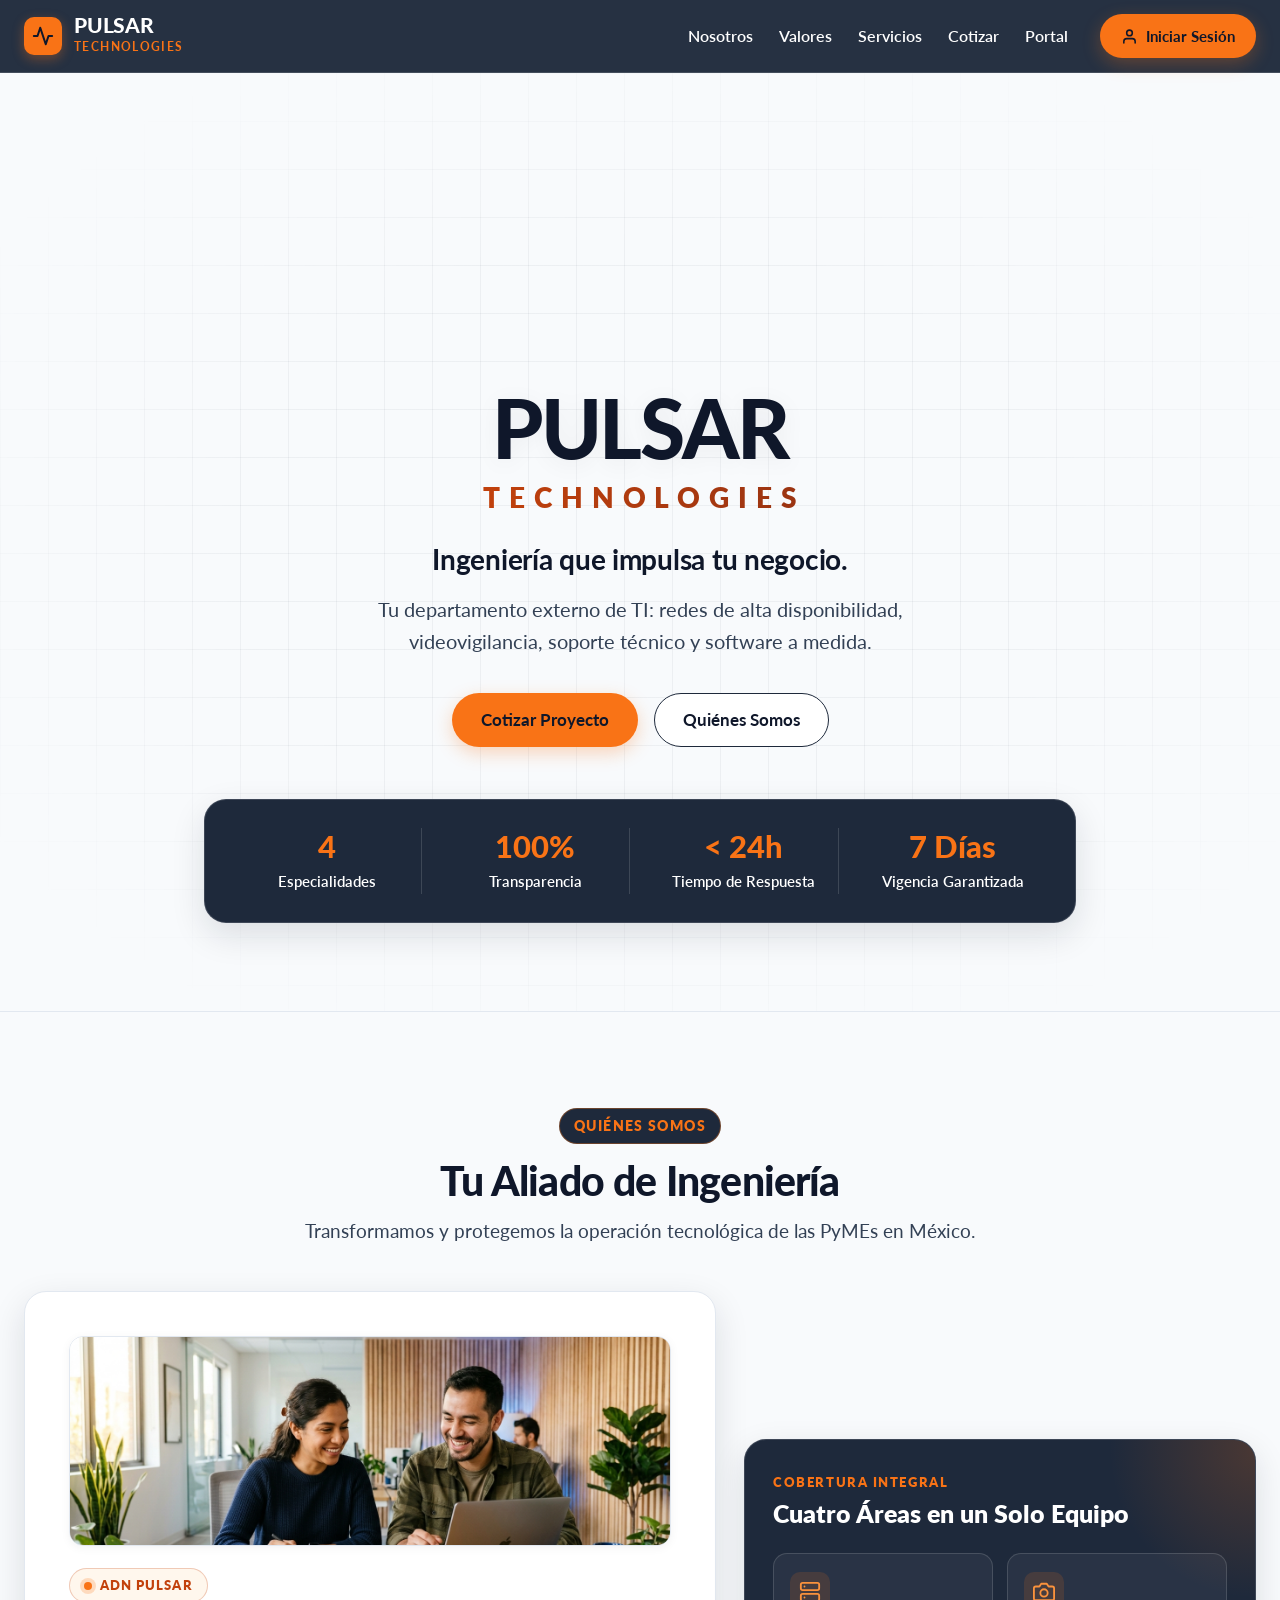
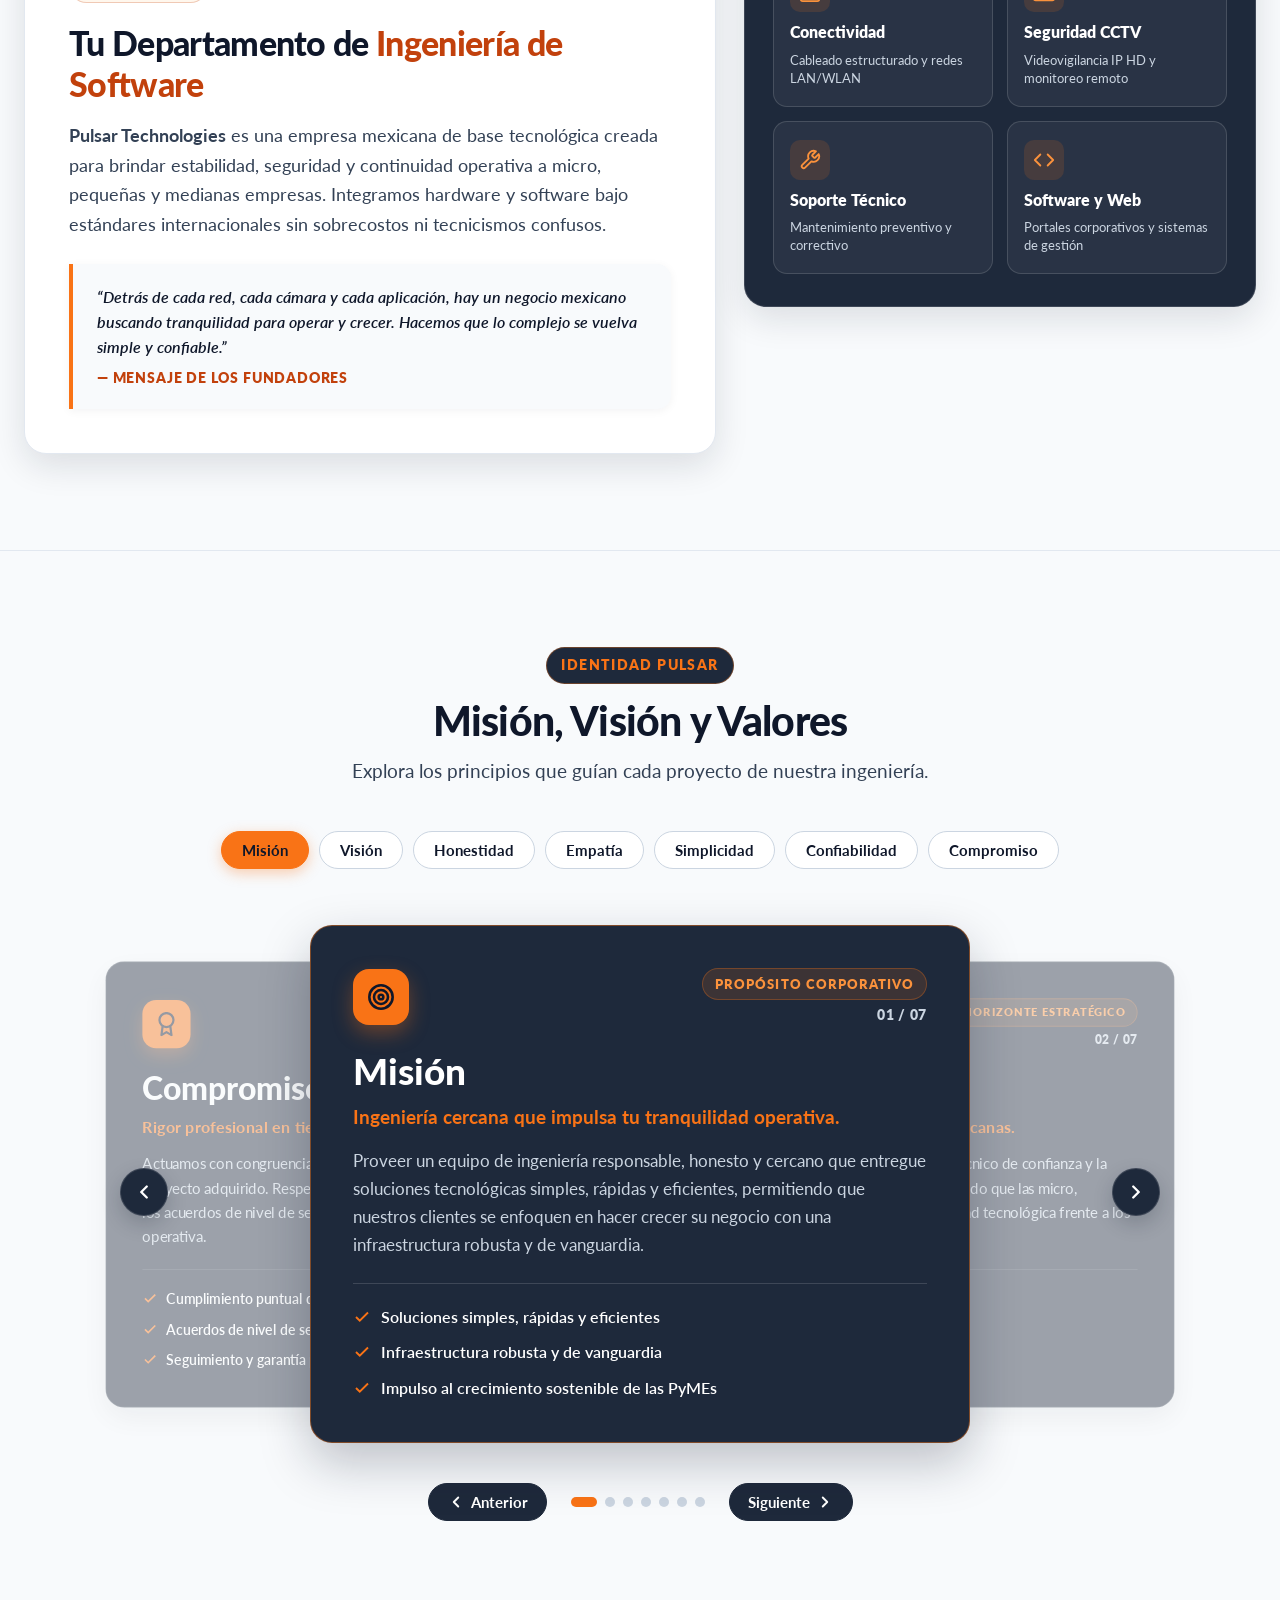
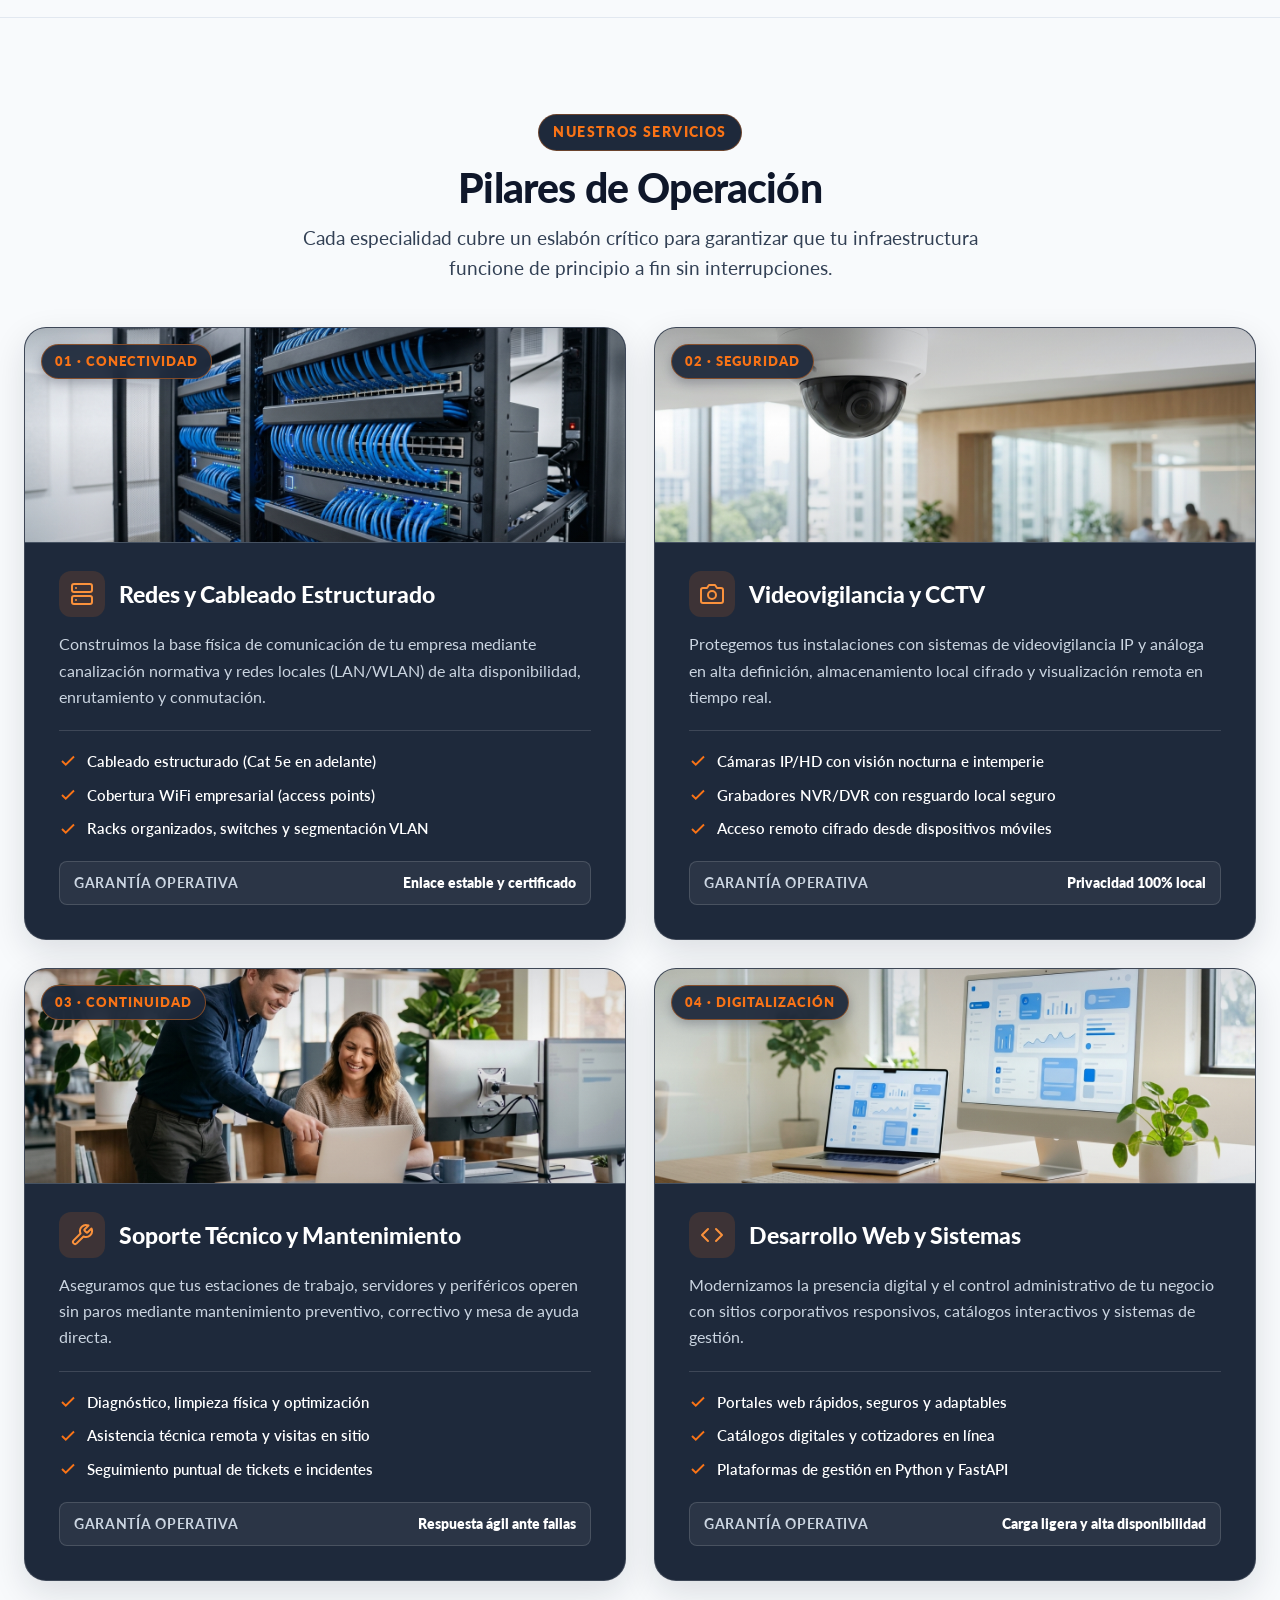
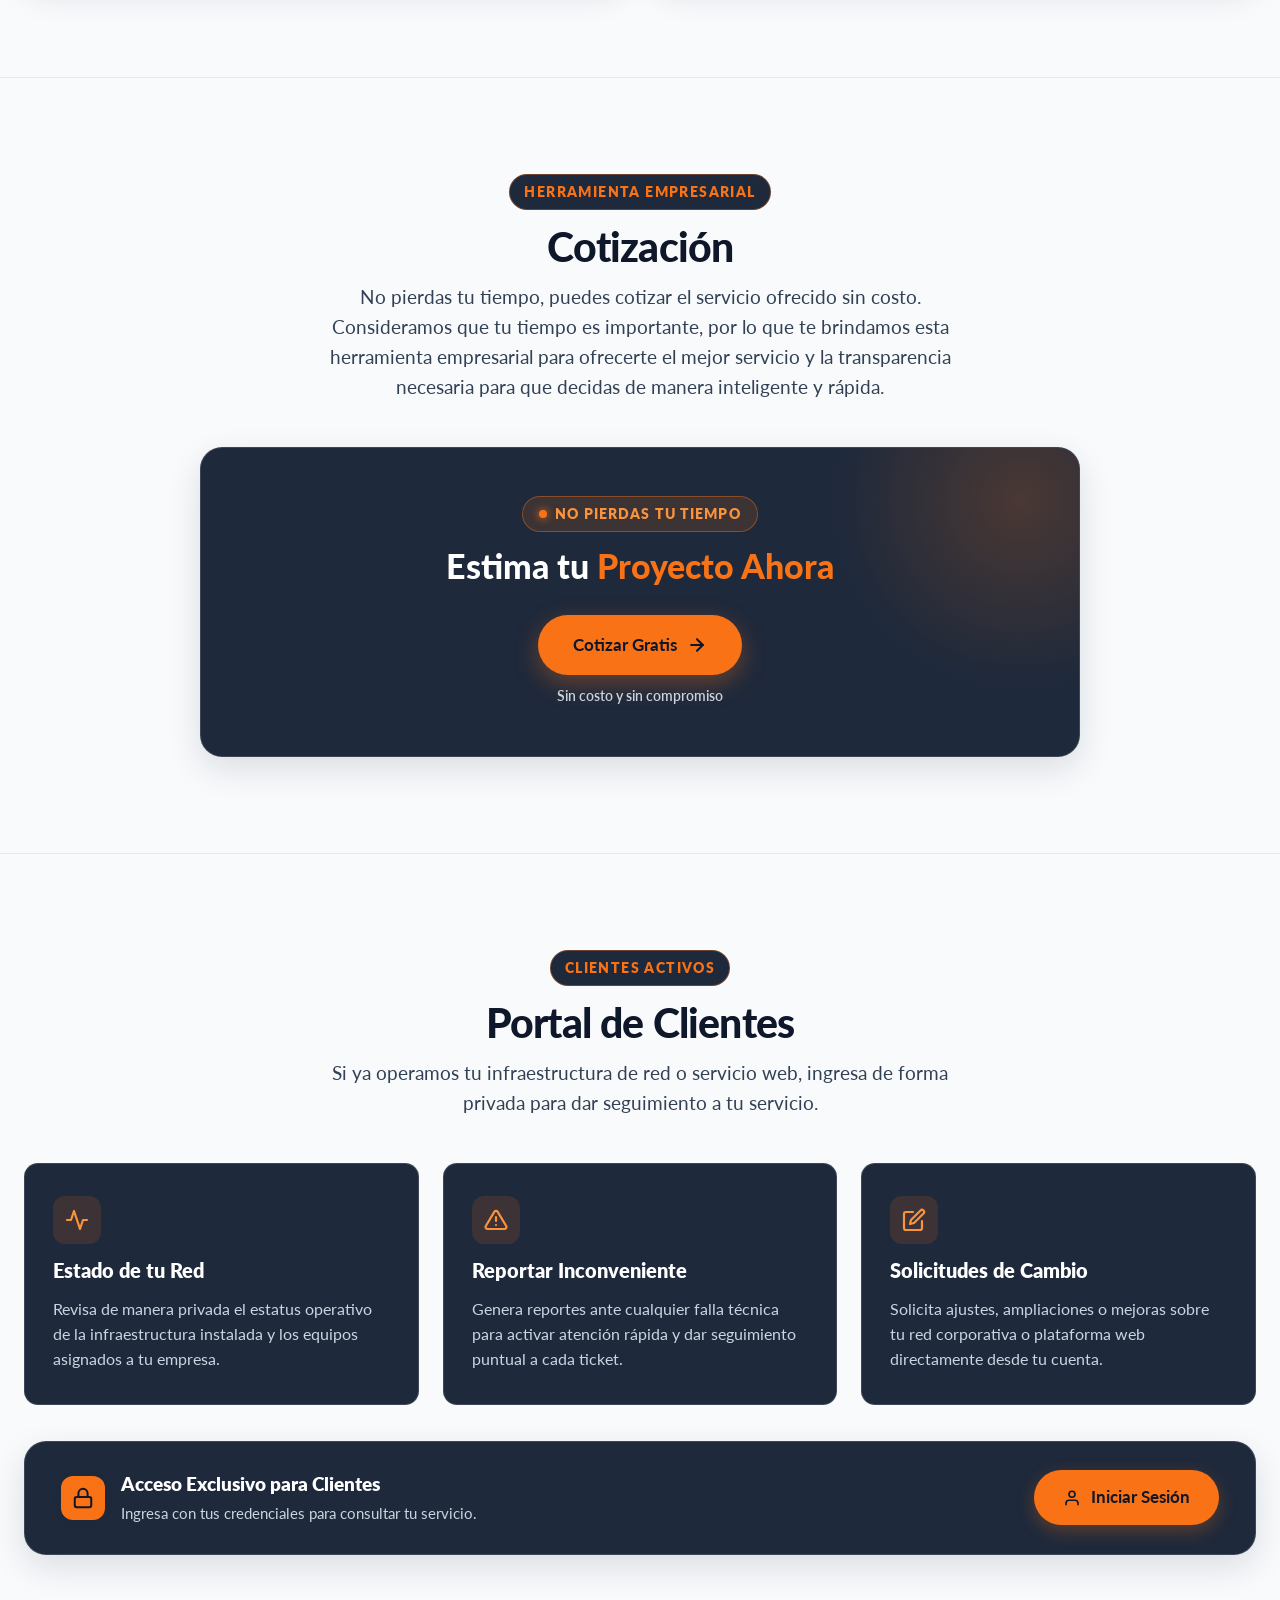
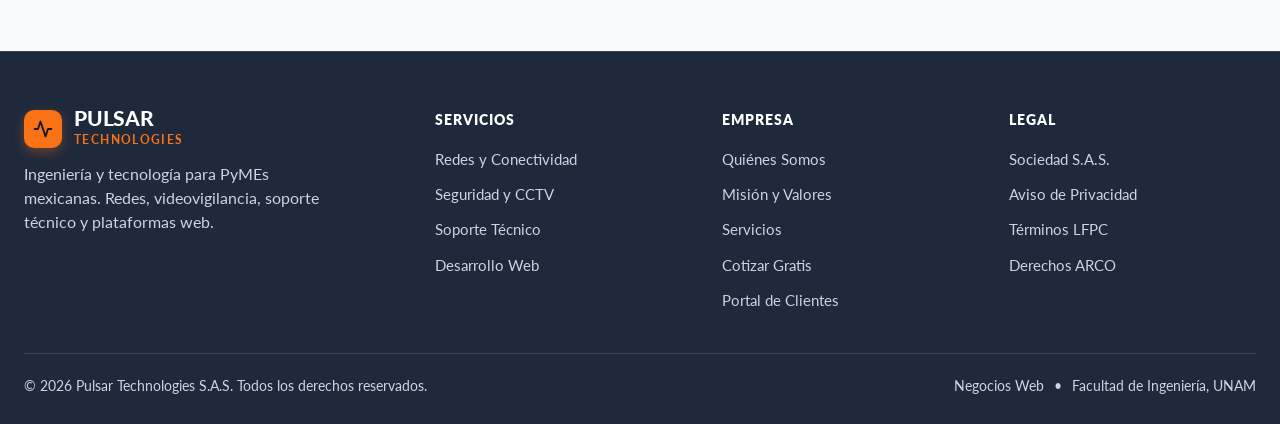
==== commit a0ab710d: "Se conecto las APIs de la cotizacion" ====
--- a/app/web/index.html
+++ b/app/web/index.html
@@ -5,7 +5,9 @@
   <meta name="viewport" content="width=device-width, initial-scale=1.0">
   <meta name="description" content="Pulsar Technologies - Soluciones de ingeniería para PyMEs: Redes, CCTV, Soporte Técnico y Desarrollo Web.">
   <meta name="theme-color" content="#0066CC">
-  <title>Pulsar Technologies | Ingeniería y Soluciones TI</title>
+  <title>Pulsar Technologies</title>
+  <link rel="icon" type="image/x-icon" href="img/logo/logo.ico">
+  <link rel="shortcut icon" type="image/x-icon" href="img/logo/logo.ico">
 
   <!-- Tipografía Lato (Google Fonts) -->
   <link rel="preconnect" href="https://fonts.googleapis.com">
@@ -21,12 +23,14 @@
   <link rel="stylesheet" href="css/index/services.css">
   <link rel="stylesheet" href="css/index/quote-cta.css">
   <link rel="stylesheet" href="css/index/portal.css">
+  <link rel="stylesheet" href="css/index/login.css">
   <link rel="stylesheet" href="css/footer.css">
   
   <!-- Scripts modulares (Global y específicos de Index) -->
   <script src="js/main.js" defer></script>
   <script src="js/index/hero-canvas.js" defer></script>
   <script src="js/index/carousel.js" defer></script>
+  <script src="js/index/login.js" defer></script>
 </head>
 <body>
 
@@ -56,25 +60,22 @@
         <a href="#servicios" class="nav-link">Servicios</a>
         <a href="#contacto" class="nav-link">Cotizar</a>
         <a href="#portal" class="nav-link">Portal</a>
-      </nav>
-
-      <!-- Acciones de Navegación -->
-      <div class="nav-actions">
-        <a href="#login" class="btn btn-primary nav-cta-btn">
-          <svg width="18" height="18" viewBox="0 0 24 24" fill="none" stroke="currentColor" stroke-width="2.2" stroke-linecap="round" stroke-linejoin="round">
+        <a href="#login" class="btn btn-primary nav-login-btn">
+          <svg width="17" height="17" viewBox="0 0 24 24" fill="none" stroke="currentColor" stroke-width="2.2" stroke-linecap="round" stroke-linejoin="round">
             <path d="M20 21v-2a4 4 0 0 0-4-4H8a4 4 0 0 0-4 4v2"></path>
             <circle cx="12" cy="7" r="4"></circle>
           </svg>
           <span>Iniciar Sesión</span>
         </a>
-        <button class="menu-toggle" id="menuToggle" aria-label="Abrir menú de navegación" aria-expanded="false">
-          <svg width="26" height="26" viewBox="0 0 24 24" fill="none" stroke="currentColor" stroke-width="2" stroke-linecap="round" stroke-linejoin="round">
-            <line x1="3" y1="12" x2="21" y2="12"></line>
-            <line x1="3" y1="6" x2="21" y2="6"></line>
-            <line x1="3" y1="18" x2="21" y2="18"></line>
-          </svg>
-        </button>
-      </div>
+      </nav>
+
+      <button class="menu-toggle" id="menuToggle" aria-label="Abrir menú de navegación" aria-expanded="false">
+        <svg width="26" height="26" viewBox="0 0 24 24" fill="none" stroke="currentColor" stroke-width="2" stroke-linecap="round" stroke-linejoin="round">
+          <line x1="3" y1="12" x2="21" y2="12"></line>
+          <line x1="3" y1="6" x2="21" y2="6"></line>
+          <line x1="3" y1="18" x2="21" y2="18"></line>
+        </svg>
+      </button>
     </div>
   </header>
 
@@ -102,12 +103,7 @@
             <span class="ring ring-3"></span>
           </div>
           <div class="hero-logo-emblem">
-            <svg class="pulse-svg" width="64" height="64" viewBox="0 0 24 24" fill="none" xmlns="http://www.w3.org/2000/svg">
-              <!-- Trazo base tenue permanente -->
-              <polyline class="pulse-track" pathLength="100" points="22 12 18 12 15 21 9 3 6 12 2 12" fill="none" stroke="rgba(255, 255, 255, 0.25)" stroke-width="2.2" stroke-linecap="round" stroke-linejoin="round"></polyline>
-              <!-- Pulso luminoso animado sin filtros que generen fondo blanco -->
-              <polyline class="pulse-path" pathLength="100" points="22 12 18 12 15 21 9 3 6 12 2 12" fill="none" stroke="#FFFFFF" stroke-width="2.5" stroke-linecap="round" stroke-linejoin="round"></polyline>
-            </svg>
+            <canvas id="pulsarLogoCanvas" class="pulsar-logo-canvas" aria-hidden="true"></canvas>
           </div>
         </div>
 
@@ -170,12 +166,19 @@
           <!-- Tarjeta de Identidad e Historia -->
           <article class="about-story-card reveal-item">
             <div>
+              <div class="about-photo-frame">
+                <img
+                  src="img/equipo-pulsar.jpg"
+                  alt="Equipo de ingenieros de Pulsar Technologies colaborando en oficina"
+                  loading="lazy"
+                >
+              </div>
               <div class="about-story-badge">
                 <span class="badge-pulse-dot"></span>
                 <span>ADN Pulsar</span>
               </div>
               <h3 class="about-story-title">
-                Tu Departamento Externo de <span>Ingeniería de Software</span>
+                Tu Departamento de <span>Ingeniería de Software</span>
               </h3>
               <p class="about-story-text">
                 <strong>Pulsar Technologies</strong> es una empresa mexicana de base tecnológica creada para brindar estabilidad, seguridad y continuidad operativa a micro, pequeñas y medianas empresas. Integramos hardware y software bajo estándares internacionales sin sobrecostos ni tecnicismos confusos.
@@ -590,154 +593,194 @@
         <div class="services-grid">
           <!-- Servicio 1: Infraestructura de Conectividad -->
           <article class="service-card reveal-item">
-            <div class="service-card-top">
-              <div class="service-icon-box">
-                <svg width="28" height="28" viewBox="0 0 24 24" fill="none" stroke="currentColor" stroke-width="2" stroke-linecap="round" stroke-linejoin="round">
-                  <rect x="2" y="2" width="20" height="8" rx="2" ry="2"></rect>
-                  <rect x="2" y="14" width="20" height="8" rx="2" ry="2"></rect>
-                  <line x1="6" y1="6" x2="6.01" y2="6"></line>
-                  <line x1="6" y1="18" x2="6.01" y2="18"></line>
-                </svg>
-              </div>
+            <div class="service-media">
+              <img
+                src="img/servicio-redes.jpg"
+                alt="Rack de red profesional con cableado estructurado azul y switches empresariales"
+                loading="lazy"
+              >
               <span class="service-step-tag">01 · Conectividad</span>
             </div>
 
-            <h3 class="service-title">Redes y Cableado Estructurado</h3>
-            <p class="service-desc">
-              Construimos la base física de comunicación de tu empresa mediante canalización normativa y redes locales (LAN/WLAN) de alta disponibilidad, enrutamiento y conmutación.
-            </p>
-
-            <ul class="service-features">
-              <li class="service-feature-item">
-                <svg width="18" height="18" viewBox="0 0 24 24" fill="none" stroke="currentColor" stroke-width="2.5"><polyline points="20 6 9 17 4 12"></polyline></svg>
-                <span>Cableado estructurado (Cat 5e en adelante)</span>
-              </li>
-              <li class="service-feature-item">
-                <svg width="18" height="18" viewBox="0 0 24 24" fill="none" stroke="currentColor" stroke-width="2.5"><polyline points="20 6 9 17 4 12"></polyline></svg>
-                <span>Cobertura WiFi empresarial (access points)</span>
-              </li>
-              <li class="service-feature-item">
-                <svg width="18" height="18" viewBox="0 0 24 24" fill="none" stroke="currentColor" stroke-width="2.5"><polyline points="20 6 9 17 4 12"></polyline></svg>
-                <span>Racks organizados, switches y segmentación VLAN</span>
-              </li>
-            </ul>
-
-            <div class="service-guarantee">
-              <span class="guarantee-label">Garantía Operativa</span>
-              <span class="guarantee-value">Enlace estable y certificado</span>
+            <div class="service-body">
+              <div class="service-card-head">
+                <div class="service-icon-box">
+                  <svg width="24" height="24" viewBox="0 0 24 24" fill="none" stroke="currentColor" stroke-width="2" stroke-linecap="round" stroke-linejoin="round">
+                    <rect x="2" y="2" width="20" height="8" rx="2" ry="2"></rect>
+                    <rect x="2" y="14" width="20" height="8" rx="2" ry="2"></rect>
+                    <line x1="6" y1="6" x2="6.01" y2="6"></line>
+                    <line x1="6" y1="18" x2="6.01" y2="18"></line>
+                  </svg>
+                </div>
+                <h3 class="service-title">Redes y Cableado Estructurado</h3>
+              </div>
+
+              <p class="service-desc">
+                Construimos la base física de comunicación de tu empresa mediante canalización normativa y redes locales (LAN/WLAN) de alta disponibilidad, enrutamiento y conmutación.
+              </p>
+
+              <ul class="service-features">
+                <li class="service-feature-item">
+                  <svg width="18" height="18" viewBox="0 0 24 24" fill="none" stroke="currentColor" stroke-width="2.5"><polyline points="20 6 9 17 4 12"></polyline></svg>
+                  <span>Cableado estructurado (Cat 5e en adelante)</span>
+                </li>
+                <li class="service-feature-item">
+                  <svg width="18" height="18" viewBox="0 0 24 24" fill="none" stroke="currentColor" stroke-width="2.5"><polyline points="20 6 9 17 4 12"></polyline></svg>
+                  <span>Cobertura WiFi empresarial (access points)</span>
+                </li>
+                <li class="service-feature-item">
+                  <svg width="18" height="18" viewBox="0 0 24 24" fill="none" stroke="currentColor" stroke-width="2.5"><polyline points="20 6 9 17 4 12"></polyline></svg>
+                  <span>Racks organizados, switches y segmentación VLAN</span>
+                </li>
+              </ul>
+
+              <div class="service-guarantee">
+                <span class="guarantee-label">Garantía Operativa</span>
+                <span class="guarantee-value">Enlace estable y certificado</span>
+              </div>
             </div>
           </article>
 
           <!-- Servicio 2: Seguridad Perimetral y Videovigilancia -->
           <article class="service-card reveal-item">
-            <div class="service-card-top">
-              <div class="service-icon-box">
-                <svg width="28" height="28" viewBox="0 0 24 24" fill="none" stroke="currentColor" stroke-width="2" stroke-linecap="round" stroke-linejoin="round">
-                  <path d="M23 19a2 2 0 0 1-2 2H3a2 2 0 0 1-2-2V8a2 2 0 0 1 2-2h4l2-3h6l2 3h4a2 2 0 0 1 2 2z"></path>
-                  <circle cx="12" cy="13" r="4"></circle>
-                </svg>
-              </div>
+            <div class="service-media">
+              <img
+                src="img/servicio-cctv.jpg"
+                alt="Cámara de videovigilancia IP tipo domo instalada en oficina corporativa moderna"
+                loading="lazy"
+              >
               <span class="service-step-tag">02 · Seguridad</span>
             </div>
 
-            <h3 class="service-title">Videovigilancia y CCTV</h3>
-            <p class="service-desc">
-              Protegemos tus instalaciones con sistemas de videovigilancia IP y análoga en alta definición, almacenamiento local cifrado y visualización remota en tiempo real.
-            </p>
-
-            <ul class="service-features">
-              <li class="service-feature-item">
-                <svg width="18" height="18" viewBox="0 0 24 24" fill="none" stroke="currentColor" stroke-width="2.5"><polyline points="20 6 9 17 4 12"></polyline></svg>
-                <span>Cámaras IP/HD con visión nocturna e intemperie</span>
-              </li>
-              <li class="service-feature-item">
-                <svg width="18" height="18" viewBox="0 0 24 24" fill="none" stroke="currentColor" stroke-width="2.5"><polyline points="20 6 9 17 4 12"></polyline></svg>
-                <span>Grabadores NVR/DVR con resguardo local seguro</span>
-              </li>
-              <li class="service-feature-item">
-                <svg width="18" height="18" viewBox="0 0 24 24" fill="none" stroke="currentColor" stroke-width="2.5"><polyline points="20 6 9 17 4 12"></polyline></svg>
-                <span>Acceso remoto cifrado desde dispositivos móviles</span>
-              </li>
-            </ul>
-
-            <div class="service-guarantee">
-              <span class="guarantee-label">Garantía Operativa</span>
-              <span class="guarantee-value">Privacidad 100% local</span>
+            <div class="service-body">
+              <div class="service-card-head">
+                <div class="service-icon-box">
+                  <svg width="24" height="24" viewBox="0 0 24 24" fill="none" stroke="currentColor" stroke-width="2" stroke-linecap="round" stroke-linejoin="round">
+                    <path d="M23 19a2 2 0 0 1-2 2H3a2 2 0 0 1-2-2V8a2 2 0 0 1 2-2h4l2-3h6l2 3h4a2 2 0 0 1 2 2z"></path>
+                    <circle cx="12" cy="13" r="4"></circle>
+                  </svg>
+                </div>
+                <h3 class="service-title">Videovigilancia y CCTV</h3>
+              </div>
+
+              <p class="service-desc">
+                Protegemos tus instalaciones con sistemas de videovigilancia IP y análoga en alta definición, almacenamiento local cifrado y visualización remota en tiempo real.
+              </p>
+
+              <ul class="service-features">
+                <li class="service-feature-item">
+                  <svg width="18" height="18" viewBox="0 0 24 24" fill="none" stroke="currentColor" stroke-width="2.5"><polyline points="20 6 9 17 4 12"></polyline></svg>
+                  <span>Cámaras IP/HD con visión nocturna e intemperie</span>
+                </li>
+                <li class="service-feature-item">
+                  <svg width="18" height="18" viewBox="0 0 24 24" fill="none" stroke="currentColor" stroke-width="2.5"><polyline points="20 6 9 17 4 12"></polyline></svg>
+                  <span>Grabadores NVR/DVR con resguardo local seguro</span>
+                </li>
+                <li class="service-feature-item">
+                  <svg width="18" height="18" viewBox="0 0 24 24" fill="none" stroke="currentColor" stroke-width="2.5"><polyline points="20 6 9 17 4 12"></polyline></svg>
+                  <span>Acceso remoto cifrado desde dispositivos móviles</span>
+                </li>
+              </ul>
+
+              <div class="service-guarantee">
+                <span class="guarantee-label">Garantía Operativa</span>
+                <span class="guarantee-value">Privacidad 100% local</span>
+              </div>
             </div>
           </article>
 
           <!-- Servicio 3: Soporte Técnico y Continuidad -->
           <article class="service-card reveal-item">
-            <div class="service-card-top">
-              <div class="service-icon-box">
-                <svg width="28" height="28" viewBox="0 0 24 24" fill="none" stroke="currentColor" stroke-width="2" stroke-linecap="round" stroke-linejoin="round">
-                  <path d="M14.7 6.3a1 1 0 0 0 0 1.4l1.6 1.6a1 1 0 0 0 1.4 0l3.77-3.77a6 6 0 0 1-7.94 7.94l-6.91 6.91a2.12 2.12 0 0 1-3-3l6.91-6.91a6 6 0 0 1 7.94-7.94l-3.76 3.76z"></path>
-                </svg>
-              </div>
+            <div class="service-media">
+              <img
+                src="img/servicio-soporte.jpg"
+                alt="Especialista de soporte técnico asistiendo a cliente en oficina moderna"
+                loading="lazy"
+              >
               <span class="service-step-tag">03 · Continuidad</span>
             </div>
 
-            <h3 class="service-title">Soporte Técnico y Mantenimiento</h3>
-            <p class="service-desc">
-              Aseguramos que tus estaciones de trabajo, servidores y periféricos operen sin paros mediante mantenimiento preventivo, correctivo y mesa de ayuda directa.
-            </p>
-
-            <ul class="service-features">
-              <li class="service-feature-item">
-                <svg width="18" height="18" viewBox="0 0 24 24" fill="none" stroke="currentColor" stroke-width="2.5"><polyline points="20 6 9 17 4 12"></polyline></svg>
-                <span>Diagnóstico, limpieza física y optimización</span>
-              </li>
-              <li class="service-feature-item">
-                <svg width="18" height="18" viewBox="0 0 24 24" fill="none" stroke="currentColor" stroke-width="2.5"><polyline points="20 6 9 17 4 12"></polyline></svg>
-                <span>Asistencia técnica remota y visitas en sitio</span>
-              </li>
-              <li class="service-feature-item">
-                <svg width="18" height="18" viewBox="0 0 24 24" fill="none" stroke="currentColor" stroke-width="2.5"><polyline points="20 6 9 17 4 12"></polyline></svg>
-                <span>Seguimiento puntual de tickets e incidentes</span>
-              </li>
-            </ul>
-
-            <div class="service-guarantee">
-              <span class="guarantee-label">Garantía Operativa</span>
-              <span class="guarantee-value">Respuesta ágil ante fallas</span>
+            <div class="service-body">
+              <div class="service-card-head">
+                <div class="service-icon-box">
+                  <svg width="24" height="24" viewBox="0 0 24 24" fill="none" stroke="currentColor" stroke-width="2" stroke-linecap="round" stroke-linejoin="round">
+                    <path d="M14.7 6.3a1 1 0 0 0 0 1.4l1.6 1.6a1 1 0 0 0 1.4 0l3.77-3.77a6 6 0 0 1-7.94 7.94l-6.91 6.91a2.12 2.12 0 0 1-3-3l6.91-6.91a6 6 0 0 1 7.94-7.94l-3.76 3.76z"></path>
+                  </svg>
+                </div>
+                <h3 class="service-title">Soporte Técnico y Mantenimiento</h3>
+              </div>
+
+              <p class="service-desc">
+                Aseguramos que tus estaciones de trabajo, servidores y periféricos operen sin paros mediante mantenimiento preventivo, correctivo y mesa de ayuda directa.
+              </p>
+
+              <ul class="service-features">
+                <li class="service-feature-item">
+                  <svg width="18" height="18" viewBox="0 0 24 24" fill="none" stroke="currentColor" stroke-width="2.5"><polyline points="20 6 9 17 4 12"></polyline></svg>
+                  <span>Diagnóstico, limpieza física y optimización</span>
+                </li>
+                <li class="service-feature-item">
+                  <svg width="18" height="18" viewBox="0 0 24 24" fill="none" stroke="currentColor" stroke-width="2.5"><polyline points="20 6 9 17 4 12"></polyline></svg>
+                  <span>Asistencia técnica remota y visitas en sitio</span>
+                </li>
+                <li class="service-feature-item">
+                  <svg width="18" height="18" viewBox="0 0 24 24" fill="none" stroke="currentColor" stroke-width="2.5"><polyline points="20 6 9 17 4 12"></polyline></svg>
+                  <span>Seguimiento puntual de tickets e incidentes</span>
+                </li>
+              </ul>
+
+              <div class="service-guarantee">
+                <span class="guarantee-label">Garantía Operativa</span>
+                <span class="guarantee-value">Respuesta ágil ante fallas</span>
+              </div>
             </div>
           </article>
 
           <!-- Servicio 4: Desarrollo de Software y Plataformas Web -->
           <article class="service-card reveal-item">
-            <div class="service-card-top">
-              <div class="service-icon-box">
-                <svg width="28" height="28" viewBox="0 0 24 24" fill="none" stroke="currentColor" stroke-width="2" stroke-linecap="round" stroke-linejoin="round">
-                  <polyline points="16 18 22 12 16 6"></polyline>
-                  <polyline points="8 6 2 12 8 18"></polyline>
-                </svg>
-              </div>
+            <div class="service-media">
+              <img
+                src="img/servicio-web.jpg"
+                alt="Escritorio moderno con laptop y pantalla mostrando plataforma web corporativa"
+                loading="lazy"
+              >
               <span class="service-step-tag">04 · Digitalización</span>
             </div>
 
-            <h3 class="service-title">Desarrollo Web y Sistemas</h3>
-            <p class="service-desc">
-              Modernizamos la presencia digital y el control administrativo de tu negocio con sitios corporativos responsivos, catálogos interactivos y sistemas de gestión.
-            </p>
-
-            <ul class="service-features">
-              <li class="service-feature-item">
-                <svg width="18" height="18" viewBox="0 0 24 24" fill="none" stroke="currentColor" stroke-width="2.5"><polyline points="20 6 9 17 4 12"></polyline></svg>
-                <span>Portales web rápidos, seguros y adaptables</span>
-              </li>
-              <li class="service-feature-item">
-                <svg width="18" height="18" viewBox="0 0 24 24" fill="none" stroke="currentColor" stroke-width="2.5"><polyline points="20 6 9 17 4 12"></polyline></svg>
-                <span>Catálogos digitales y cotizadores en línea</span>
-              </li>
-              <li class="service-feature-item">
-                <svg width="18" height="18" viewBox="0 0 24 24" fill="none" stroke="currentColor" stroke-width="2.5"><polyline points="20 6 9 17 4 12"></polyline></svg>
-                <span>Plataformas de gestión en Python y FastAPI</span>
-              </li>
-            </ul>
-
-            <div class="service-guarantee">
-              <span class="guarantee-label">Garantía Operativa</span>
-              <span class="guarantee-value">Carga ligera y alta disponibilidad</span>
+            <div class="service-body">
+              <div class="service-card-head">
+                <div class="service-icon-box">
+                  <svg width="24" height="24" viewBox="0 0 24 24" fill="none" stroke="currentColor" stroke-width="2" stroke-linecap="round" stroke-linejoin="round">
+                    <polyline points="16 18 22 12 16 6"></polyline>
+                    <polyline points="8 6 2 12 8 18"></polyline>
+                  </svg>
+                </div>
+                <h3 class="service-title">Desarrollo Web y Sistemas</h3>
+              </div>
+
+              <p class="service-desc">
+                Modernizamos la presencia digital y el control administrativo de tu negocio con sitios corporativos responsivos, catálogos interactivos y sistemas de gestión.
+              </p>
+
+              <ul class="service-features">
+                <li class="service-feature-item">
+                  <svg width="18" height="18" viewBox="0 0 24 24" fill="none" stroke="currentColor" stroke-width="2.5"><polyline points="20 6 9 17 4 12"></polyline></svg>
+                  <span>Portales web rápidos, seguros y adaptables</span>
+                </li>
+                <li class="service-feature-item">
+                  <svg width="18" height="18" viewBox="0 0 24 24" fill="none" stroke="currentColor" stroke-width="2.5"><polyline points="20 6 9 17 4 12"></polyline></svg>
+                  <span>Catálogos digitales y cotizadores en línea</span>
+                </li>
+                <li class="service-feature-item">
+                  <svg width="18" height="18" viewBox="0 0 24 24" fill="none" stroke="currentColor" stroke-width="2.5"><polyline points="20 6 9 17 4 12"></polyline></svg>
+                  <span>Plataformas de gestión en Python y FastAPI</span>
+                </li>
+              </ul>
+
+              <div class="service-guarantee">
+                <span class="guarantee-label">Garantía Operativa</span>
+                <span class="guarantee-value">Carga ligera y alta disponibilidad</span>
+              </div>
             </div>
           </article>
         </div>
@@ -761,15 +804,15 @@
           <div class="quote-banner-top">
             <div class="quote-zero-badge">
               <span class="zero-dot" aria-hidden="true"></span>
-              <span>$0 Costo · Sin Compromiso</span>
+              <span>No pierdas tu tiempo</span>
             </div>
             <h3 class="quote-banner-title">
-              Calcula tu Presupuesto <span>Estimado</span>
+              Estima tu <span>Proyecto Ahora</span>
             </h3>
           </div>
 
           <div class="quote-cta-actions">
-            <a href="cotizador.html" class="btn btn-quote-start">
+            <a href="cotizacion.html" class="btn btn-quote-start">
               <span>Cotizar Gratis</span>
               <svg width="20" height="20" viewBox="0 0 24 24" fill="none" stroke="currentColor" stroke-width="2.5" stroke-linecap="round" stroke-linejoin="round">
                 <line x1="5" y1="12" x2="19" y2="12"></line>
@@ -777,17 +820,6 @@
               </svg>
             </a>
             <span class="quote-no-commitment">Sin costo y sin compromiso</span>
-          </div>
-
-          <div class="quote-disclaimer">
-            <svg width="20" height="20" viewBox="0 0 24 24" fill="none" stroke="currentColor" stroke-width="2.2" stroke-linecap="round" stroke-linejoin="round">
-              <circle cx="12" cy="12" r="10"></circle>
-              <line x1="12" y1="8" x2="12" y2="12"></line>
-              <line x1="12" y1="16" x2="12.01" y2="16"></line>
-            </svg>
-            <p>
-              <strong>Estimación relativa:</strong> El costo calculado es aproximado, ya que los precios y modelos de los equipos cambian constantemente en el mercado.
-            </p>
           </div>
         </div>
       </div>
@@ -948,5 +980,98 @@
     </div>
   </footer>
 
+  <!-- ======================================================================
+       VENTANA FLOTANTE: INICIO DE SESIÓN DE CLIENTES
+       ====================================================================== -->
+  <dialog class="login-dialog" id="loginModal" aria-labelledby="loginModalTitle">
+    <div class="login-modal-content">
+      <button type="button" class="login-close-btn" id="closeLoginModal" aria-label="Cerrar ventana">
+        <svg width="18" height="18" viewBox="0 0 24 24" fill="none" stroke="currentColor" stroke-width="2.5" stroke-linecap="round" stroke-linejoin="round">
+          <line x1="18" y1="6" x2="6" y2="18"></line>
+          <line x1="6" y1="6" x2="18" y2="18"></line>
+        </svg>
+      </button>
+
+      <div class="login-header">
+        <div class="login-emblem" aria-hidden="true">
+          <svg width="26" height="26" viewBox="0 0 24 24" fill="none" stroke="currentColor" stroke-width="2.2" stroke-linecap="round" stroke-linejoin="round">
+            <rect x="3" y="11" width="18" height="11" rx="2" ry="2"></rect>
+            <path d="M7 11V7a5 5 0 0 1 10 0v4"></path>
+          </svg>
+        </div>
+        <h2 class="login-title" id="loginModalTitle">Acceso al Portal</h2>
+        <p class="login-subtitle">
+          Ingresa el usuario y contraseña asignados a tu empresa.
+        </p>
+      </div>
+
+      <form class="login-form" id="loginForm" novalidate>
+        <div class="login-feedback" id="loginFeedback" role="alert"></div>
+
+        <div class="login-field">
+          <label for="loginUsername" class="login-label">Usuario</label>
+          <div class="login-input-wrap">
+            <span class="login-input-icon" aria-hidden="true">
+              <svg width="18" height="18" viewBox="0 0 24 24" fill="none" stroke="currentColor" stroke-width="2" stroke-linecap="round" stroke-linejoin="round">
+                <path d="M20 21v-2a4 4 0 0 0-4-4H8a4 4 0 0 0-4 4v2"></path>
+                <circle cx="12" cy="7" r="4"></circle>
+              </svg>
+            </span>
+            <input
+              type="text"
+              id="loginUsername"
+              name="username"
+              class="login-input"
+              placeholder="Ej. cliente.pulsar"
+              autocomplete="username"
+              required
+            >
+          </div>
+        </div>
+
+        <div class="login-field">
+          <label for="loginPassword" class="login-label">Contraseña</label>
+          <div class="login-input-wrap">
+            <span class="login-input-icon" aria-hidden="true">
+              <svg width="18" height="18" viewBox="0 0 24 24" fill="none" stroke="currentColor" stroke-width="2" stroke-linecap="round" stroke-linejoin="round">
+                <rect x="3" y="11" width="18" height="11" rx="2" ry="2"></rect>
+                <path d="M7 11V7a5 5 0 0 1 10 0v4"></path>
+              </svg>
+            </span>
+            <input
+              type="password"
+              id="loginPassword"
+              name="password"
+              class="login-input"
+              placeholder="••••••••"
+              autocomplete="current-password"
+              required
+            >
+            <button
+              type="button"
+              class="toggle-password-btn"
+              id="togglePasswordBtn"
+              aria-label="Mostrar contraseña"
+              aria-pressed="false"
+            >
+              <svg width="18" height="18" viewBox="0 0 24 24" fill="none" stroke="currentColor" stroke-width="2" stroke-linecap="round" stroke-linejoin="round">
+                <path d="M1 12s4-8 11-8 11 8 11 8-4 8-11 8-11-8-11-8z"></path>
+                <circle cx="12" cy="12" r="3"></circle>
+              </svg>
+            </button>
+          </div>
+        </div>
+
+        <button type="submit" class="btn btn-primary login-submit-btn">
+          Ingresar al Portal
+        </button>
+      </form>
+
+      <p class="login-footer-note">
+        ¿No recuerdas tus credenciales? Contacta directamente a tu ingeniero asignado de Pulsar.
+      </p>
+    </div>
+  </dialog>
+
 </body>
 </html>
--- a/app/web/css/base.css
+++ b/app/web/css/base.css
@@ -4,21 +4,36 @@
    ========================================================================== */
 
 :root {
-  /* Paleta cromática corporativa */
-  --color-primary: #0066CC;
-  --color-primary-hover: #0052A3;
-  --color-primary-glow: rgba(0, 102, 204, 0.45);
-  --color-cyan-accent: #00A8E8;
-  --color-primary-light: #EAF3FC;
-  --color-primary-light-hover: #D8E9F9;
-  --color-dark: #1D1D1F;
-  --color-dark-secondary: #3A3A3C;
-  --color-gray: #86868B;
-  --color-gray-light: #F5F5F7;
-  --color-white: #fcfcfc;
-  --color-border: #E5E5EA;
-  --color-border-dark: #D1D1D6;
-  --color-success: #34C759;
+  /* Paleta cromática principal (Regla 60-30-10) */
+  --color-bg-dominant: #F8FAFC;       /* 60% - Fondo principal claro */
+  --color-surface-secondary: #1E293B; /* 30% - Tarjetas, barras de navegación y secciones */
+  --color-surface-elevated: #283548;  /* Variación sutil para estados hover en superficies oscuras */
+  --color-accent: #F97316;            /* 10% - Botones principales, enlaces activos e iconos destacados */
+  --color-accent-hover: #EA580C;      /* Hover sutil para botones de acento */
+  --color-accent-on-dark: #FB923C;    /* Variante accesible de acento sobre fondos con tinte oscuro */
+  --color-accent-text-light: #C2410C; /* Variante accesible WCAG AA para texto naranja sobre fondos claros */
+  --color-accent-tint: #FFF7ED;
+  --color-accent-soft: rgba(249, 115, 22, 0.14);
+  --color-accent-glow: rgba(249, 115, 22, 0.34);
+
+  /* Textos principales de alto contraste (WCAG AA/AAA) */
+  --color-text-light: #0F172A;        /* Texto principal para fondos claros */
+  --color-text-light-muted: #334155;  /* Texto secundario legible sobre fondos claros */
+  --color-text-dark: #FFFFFF;         /* Texto principal para fondos oscuros */
+  --color-text-dark-muted: #CBD5E1;   /* Texto secundario legible sobre fondos oscuros */
+
+  /* Superficies, bordes y estados */
+  --color-surface-light: #FFFFFF;
+  --color-border: #E2E8F0;
+  --color-border-strong: #CBD5E1;
+  --color-border-dark: rgba(255, 255, 255, 0.14);
+  --color-success: #22C55E;
+  --color-error-bg: #FEF2F2;
+  --color-error-text: #B91C1C;
+  --color-error-border: #FECACA;
+  --color-success-bg: #ECFDF5;
+  --color-success-text: #047857;
+  --color-success-border: #A7F3D0;
 
   /* Tipografía */
   --font-family-base: 'Lato', -apple-system, BlinkMacSystemFont, 'SF Pro Text', 'Segoe UI', Roboto, Helvetica, Arial, sans-serif;
@@ -33,10 +48,10 @@
   --radius-full: 9999px;
 
   /* Sombras */
-  --shadow-subtle: 0 2px 10px rgba(0, 0, 0, 0.04);
-  --shadow-card: 0 12px 34px rgba(0, 20, 50, 0.08);
-  --shadow-card-hover: 0 16px 38px rgba(0, 102, 204, 0.14);
-  --shadow-floating: 0 20px 40px rgba(0, 0, 0, 0.12);
+  --shadow-subtle: 0 2px 10px rgba(15, 23, 42, 0.05);
+  --shadow-card: 0 12px 34px rgba(15, 23, 42, 0.12);
+  --shadow-card-hover: 0 16px 38px rgba(15, 23, 42, 0.2);
+  --shadow-floating: 0 20px 40px rgba(15, 23, 42, 0.18);
 
   /* Transiciones */
   --transition-fast: 0.2s cubic-bezier(0.16, 1, 0.3, 1);
@@ -61,10 +76,11 @@
   display: flex;
   flex-direction: column;
   font-family: var(--font-family-base);
-  background-color: var(--color-gray-light);
-  color: var(--color-dark);
+  background-color: var(--color-bg-dominant);
+  color: var(--color-text-light);
   line-height: 1.6;
   overflow-x: hidden;
+  overflow-x: clip;
 }
 
 main {
@@ -109,6 +125,10 @@
   position: relative;
 }
 
+section[id] {
+  scroll-margin-top: var(--header-height);
+}
+
 .section-header {
   text-align: center;
   max-width: 680px;
@@ -121,8 +141,9 @@
   font-weight: 800;
   letter-spacing: 0.1em;
   text-transform: uppercase;
-  color: var(--color-primary);
-  background: var(--color-primary-light);
+  color: var(--color-accent);
+  background-color: var(--color-surface-secondary);
+  border: 1px solid rgba(249, 115, 22, 0.35);
   padding: 6px 14px;
   border-radius: var(--radius-full);
   margin-bottom: 14px;
@@ -132,14 +153,14 @@
   font-size: 2.4rem;
   font-weight: 900;
   line-height: 1.15;
-  color: var(--color-dark);
+  color: var(--color-text-light);
   margin-bottom: 12px;
   letter-spacing: -0.02em;
 }
 
 .section-description {
   font-size: 1.1rem;
-  color: var(--color-gray);
+  color: var(--color-text-light-muted);
   line-height: 1.6;
 }
 
@@ -167,35 +188,84 @@
   padding: 13px 28px;
   border-radius: var(--radius-full);
   cursor: pointer;
-  border: 1px solid transparent;
-  transition: all var(--transition-fast);
+  border: 1.5px solid transparent;
+  transition:
+    background-color var(--transition-fast),
+    color var(--transition-fast),
+    border-color var(--transition-fast),
+    transform var(--transition-fast),
+    box-shadow var(--transition-fast);
   text-align: center;
   white-space: nowrap;
 }
 
+.btn:focus-visible,
+a:focus-visible,
+button:focus-visible {
+  outline: 2px solid var(--color-accent);
+  outline-offset: 2px;
+}
+
 .btn-primary {
-  background: linear-gradient(135deg, var(--color-primary), #0052A3);
-  color: #FFFFFF;
-  box-shadow: 0 6px 18px rgba(0, 102, 204, 0.3);
+  background-color: var(--color-accent);
+  color: var(--color-text-light);
+  box-shadow: 0 6px 18px rgba(249, 115, 22, 0.28);
 }
 
 .btn-primary:hover {
+  background-color: var(--color-accent-hover);
+  color: var(--color-text-light);
   transform: translateY(-2px);
-  box-shadow: 0 10px 24px rgba(0, 102, 204, 0.42);
+  box-shadow: 0 10px 24px rgba(249, 115, 22, 0.38);
+}
+
+.btn-primary:active {
+  transform: translateY(0);
 }
 
 .btn-secondary {
-  background-color: rgba(255, 255, 255, 0.85);
-  color: var(--color-dark);
-  border-color: var(--color-border-dark);
-  backdrop-filter: blur(10px);
+  background-color: var(--color-surface-light);
+  color: var(--color-text-light);
+  border-color: var(--color-surface-secondary);
 }
 
 .btn-secondary:hover {
-  background-color: #FFFFFF;
-  border-color: var(--color-primary);
-  color: var(--color-primary);
+  background-color: var(--color-surface-secondary);
+  border-color: var(--color-surface-secondary);
+  color: var(--color-text-dark);
   transform: translateY(-2px);
+  box-shadow: 0 8px 20px rgba(15, 23, 42, 0.14);
+}
+
+.btn-secondary:active {
+  transform: translateY(0);
+}
+
+@media (min-width: 1280px) {
+  :root {
+    --container-max-width: 1280px;
+  }
+  html {
+    font-size: 17px;
+  }
+}
+
+@media (min-width: 1536px) {
+  :root {
+    --container-max-width: 1360px;
+  }
+  html {
+    font-size: 18px;
+  }
+}
+
+@media (min-width: 1920px) {
+  :root {
+    --container-max-width: 1440px;
+  }
+  html {
+    font-size: 19px;
+  }
 }
 
 @media (max-width: 768px) {
@@ -213,3 +283,19 @@
     font-size: 1.9rem;
   }
 }
+
+@media (prefers-reduced-motion: reduce) {
+  html {
+    scroll-behavior: auto;
+  }
+  .reveal-item {
+    opacity: 1;
+    transform: none;
+    transition: none;
+  }
+  *, *::before, *::after {
+    animation-duration: 0.01ms !important;
+    animation-iteration-count: 1 !important;
+    transition-duration: 0.01ms !important;
+  }
+}
--- a/app/web/css/header.css
+++ b/app/web/css/header.css
@@ -1,25 +1,26 @@
 /* ==========================================================================
    MODULO: header.css
-   Encabezado fijo, barra de navegación, marca y menú móvil
+   Encabezado fijo, barra de navegación, marca y menú desplegable compacto
    ========================================================================== */
 
 .site-header {
   position: sticky;
   top: 0;
   z-index: 1000;
-  background-color: rgba(245, 245, 247, 0.85);
+  background-color: rgba(30, 41, 59, 0.96);
   backdrop-filter: blur(20px);
   -webkit-backdrop-filter: blur(20px);
-  border-bottom: 1px solid rgba(229, 229, 234, 0.8);
+  border-bottom: 1px solid var(--color-border-dark);
   transition: all var(--transition-normal);
 }
 
 .navbar {
+  position: relative;
   display: flex;
   align-items: center;
   justify-content: space-between;
   height: var(--header-height);
-  gap: 12px;
+  gap: 16px;
 }
 
 .brand {
@@ -33,12 +34,12 @@
   width: 38px;
   height: 38px;
   border-radius: 10px;
-  background: linear-gradient(135deg, var(--color-primary), #004080);
+  background-color: var(--color-accent);
   display: flex;
   align-items: center;
   justify-content: center;
-  color: #FFFFFF;
-  box-shadow: 0 4px 12px rgba(0, 102, 204, 0.25);
+  color: var(--color-text-light);
+  box-shadow: 0 4px 12px var(--color-accent-glow);
   flex-shrink: 0;
 }
 
@@ -51,14 +52,14 @@
   font-size: 1.25rem;
   font-weight: 900;
   letter-spacing: -0.01em;
-  color: var(--color-dark);
+  color: var(--color-text-dark);
   line-height: 1;
 }
 
 .brand-subtitle {
   font-size: 0.68rem;
   font-weight: 700;
-  color: var(--color-primary);
+  color: var(--color-accent);
   letter-spacing: 0.12em;
   text-transform: uppercase;
   margin-top: 2px;
@@ -67,15 +68,16 @@
 .nav-menu {
   display: flex;
   align-items: center;
-  gap: 32px;
+  gap: 26px;
 }
 
 .nav-link {
   font-size: 0.94rem;
   font-weight: 600;
-  color: var(--color-dark-secondary);
+  color: var(--color-text-dark);
   position: relative;
   padding: 6px 0;
+  white-space: nowrap;
 }
 
 .nav-link::after {
@@ -85,57 +87,128 @@
   left: 0;
   width: 0;
   height: 2px;
-  background-color: var(--color-primary);
+  background-color: var(--color-accent);
   transition: width var(--transition-fast);
 }
 
-.nav-link:hover {
-  color: var(--color-primary);
-}
-
-.nav-link:hover::after {
+.nav-link:hover,
+.nav-link.active {
+  color: var(--color-accent);
+}
+
+.nav-link:hover::after,
+.nav-link.active::after {
   width: 100%;
 }
 
-.nav-actions {
-  display: flex;
-  align-items: center;
-  gap: 12px;
+/* Botón Iniciar Sesión integrado dentro de la barra de navegación */
+.nav-login-btn {
+  padding: 9px 20px;
+  font-size: 0.9rem;
+  gap: 8px;
+  margin-left: 6px;
 }
 
 .menu-toggle {
   display: none;
   background: none;
-  border: none;
-  padding: 8px;
+  border: 1px solid transparent;
+  border-radius: 10px;
+  padding: 7px;
   cursor: pointer;
-  color: var(--color-dark);
-}
-
-@media (max-width: 768px) {
-  .nav-menu {
+  color: var(--color-text-dark);
+  transition: all var(--transition-fast);
+}
+
+.menu-toggle:hover,
+.menu-toggle[aria-expanded="true"] {
+  background-color: var(--color-accent-soft);
+  color: var(--color-accent-on-dark);
+}
+
+/* Tablets medianas: reducir ligeramente el gap antes de colapsar */
+@media (max-width: 1024px) {
+  .nav-menu {
+    gap: 18px;
+  }
+  .nav-login-btn {
+    margin-left: 2px;
+    padding: 8px 16px;
+  }
+}
+
+/* Menú desplegable compacto (tipo popover flotante, no ocupa toda la pantalla) */
+@media (max-width: 860px) {
+  .nav-menu {
+    display: flex;
+    flex-direction: column;
+    align-items: stretch;
+    gap: 2px;
+    position: absolute;
+    top: calc(100% + 8px);
+    right: 24px;
+    left: auto;
+    width: min(250px, calc(100vw - 32px));
+    background-color: rgba(30, 41, 59, 0.98);
+    backdrop-filter: blur(20px);
+    -webkit-backdrop-filter: blur(20px);
+    padding: 10px;
+    border: 1px solid var(--color-border-dark);
+    border-radius: var(--radius-md);
+    box-shadow: var(--shadow-floating);
+    opacity: 0;
+    visibility: hidden;
+    pointer-events: none;
+    transform: translateY(-8px) scale(0.97);
+    transform-origin: top right;
+    transition:
+      opacity 0.22s cubic-bezier(0.16, 1, 0.3, 1),
+      transform 0.22s cubic-bezier(0.16, 1, 0.3, 1),
+      visibility 0.22s;
+  }
+
+  .nav-menu.active {
+    opacity: 1;
+    visibility: visible;
+    pointer-events: auto;
+    transform: translateY(0) scale(1);
+  }
+
+  .nav-link {
+    padding: 10px 14px;
+    border-radius: var(--radius-sm);
+    font-size: 0.94rem;
+    text-align: left;
+  }
+
+  .nav-link::after {
     display: none;
-    position: absolute;
-    top: var(--header-height);
-    left: 0;
+  }
+
+  .nav-link:hover,
+  .nav-link.active {
+    background-color: var(--color-accent-soft);
+    color: var(--color-accent-on-dark);
+  }
+
+  .nav-login-btn {
     width: 100%;
-    background-color: var(--color-white);
-    flex-direction: column;
-    padding: 24px;
-    border-bottom: 1px solid var(--color-border);
-    box-shadow: var(--shadow-floating);
-  }
-  .nav-menu.active {
-    display: flex;
-  }
+    margin-left: 0;
+    margin-top: 6px;
+    padding: 10px 16px;
+    justify-content: center;
+  }
+
   .menu-toggle {
-    display: block;
+    display: inline-flex;
+    align-items: center;
+    justify-content: center;
   }
 }
 
 @media (max-width: 580px) {
-  .nav-cta-btn {
-    display: none;
+  .nav-menu {
+    right: 16px;
   }
 }
 
@@ -146,4 +219,8 @@
   .brand-subtitle {
     font-size: 0.6rem;
   }
-}
+  .nav-menu {
+    width: min(230px, calc(100vw - 24px));
+    right: 12px;
+  }
+}
--- a/app/web/css/index/hero.css
+++ b/app/web/css/index/hero.css
@@ -18,32 +18,28 @@
   z-index: 0;
   pointer-events: none;
   overflow: hidden;
-  background: linear-gradient(180deg, #EEF4FA 0%, #F5F5F7 100%);
+  background-color: var(--color-bg-dominant);
 }
 
 .bg-grid-overlay {
   position: absolute;
   inset: 0;
   background-image: 
-    linear-gradient(to right, rgba(0, 102, 204, 0.05) 1px, transparent 1px),
-    linear-gradient(to bottom, rgba(0, 102, 204, 0.05) 1px, transparent 1px);
+    linear-gradient(to right, rgba(30, 41, 59, 0.05) 1px, transparent 1px),
+    linear-gradient(to bottom, rgba(30, 41, 59, 0.05) 1px, transparent 1px);
   background-size: 48px 48px;
   mask-image: radial-gradient(ellipse at center, black 45%, transparent 85%);
   -webkit-mask-image: radial-gradient(ellipse at center, black 45%, transparent 85%);
 }
 
 .bg-orb {
-  position: absolute;
-  border-radius: 50%;
-  filter: blur(75px);
-  opacity: 0.55;
-  animation: orbFloat 16s ease-in-out infinite alternate;
+  display: none;
 }
 
 .orb-1 {
   width: 480px;
   height: 480px;
-  background: radial-gradient(circle, rgba(0, 102, 204, 0.35) 0%, transparent 70%);
+  background: radial-gradient(circle, rgba(249, 115, 22, 0.14) 0%, transparent 70%);
   top: -120px;
   left: -100px;
 }
@@ -51,7 +47,7 @@
 .orb-2 {
   width: 520px;
   height: 520px;
-  background: radial-gradient(circle, rgba(0, 168, 232, 0.3) 0%, transparent 70%);
+  background: radial-gradient(circle, rgba(30, 41, 59, 0.1) 0%, transparent 70%);
   bottom: -150px;
   right: -120px;
   animation-delay: -6s;
@@ -61,7 +57,7 @@
 .orb-3 {
   width: 360px;
   height: 360px;
-  background: radial-gradient(circle, rgba(0, 102, 204, 0.22) 0%, transparent 70%);
+  background: radial-gradient(circle, rgba(249, 115, 22, 0.1) 0%, transparent 70%);
   top: 25%;
   left: 50%;
   transform: translateX(-50%);
@@ -107,11 +103,11 @@
   margin: 0 auto;
 }
 
-/* Emblema Central Animado (Sin artefactos de fondo blanco) */
+/* Emblema Central Animado de Pulsar Technologies */
 .hero-logo-showcase {
   position: relative;
-  width: 124px;
-  height: 124px;
+  width: 216px;
+  height: 216px;
   margin: 0 auto 28px auto;
   display: flex;
   align-items: center;
@@ -133,30 +129,37 @@
 
 .pulsar-rings .ring {
   position: absolute;
-  width: 104px;
-  height: 104px;
-  border-radius: 28px;
+  width: 196px;
+  height: 196px;
+  border-radius: 50%;
   background: transparent;
-  border: 2px solid rgba(0, 102, 204, 0.55);
+  border: 1.8px solid rgba(249, 115, 22, 0.55);
   opacity: 0;
-  animation: pulsarRipple 3.6s cubic-bezier(0.16, 1, 0.3, 1) infinite;
+  animation: pulsarRipple 2.4s cubic-bezier(0.16, 1, 0.3, 1) infinite;
 }
 
 .pulsar-rings .ring-2 {
-  animation-delay: 1.2s;
+  animation-delay: 0.24s;
 }
 
 .pulsar-rings .ring-3 {
-  animation-delay: 2.4s;
+  display: none;
 }
 
 @keyframes pulsarRipple {
   0% {
-    transform: scale(0.92);
-    opacity: 0.7;
+    transform: scale(0.95);
+    opacity: 0;
+  }
+  5% {
+    opacity: 0.72;
+  }
+  38% {
+    transform: scale(1.42);
+    opacity: 0;
   }
   100% {
-    transform: scale(1.75);
+    transform: scale(1.42);
     opacity: 0;
   }
 }
@@ -164,71 +167,23 @@
 .hero-logo-emblem {
   position: relative;
   z-index: 2;
-  width: 104px;
-  height: 104px;
-  border-radius: 28px;
-  background: linear-gradient(135deg, #0077ED 0%, #004494 100%);
-  color: #FFFFFF;
+  width: 196px;
+  height: 196px;
+  border-radius: 50%;
+  background: transparent;
+  border: none;
   display: flex;
   align-items: center;
   justify-content: center;
-  overflow: hidden;
-  box-shadow: 
-    0 16px 36px rgba(0, 102, 204, 0.36),
-    inset 0 2px 4px rgba(255, 255, 255, 0.3);
-  animation: emblemFloat 3.6s ease-in-out infinite;
-}
-
-@keyframes emblemFloat {
-  0%, 100% {
-    transform: translateY(0) scale(1);
-    box-shadow: 
-      0 16px 36px rgba(0, 102, 204, 0.34),
-      inset 0 2px 4px rgba(255, 255, 255, 0.3);
-  }
-  50% {
-    transform: translateY(-6px) scale(1.03);
-    box-shadow: 
-      0 22px 44px rgba(0, 136, 255, 0.5),
-      0 0 20px rgba(0, 168, 232, 0.35),
-      inset 0 2px 5px rgba(255, 255, 255, 0.45);
-  }
-}
-
-.pulse-svg {
-  background: transparent !important;
   overflow: visible;
-}
-
-.pulse-track {
-  fill: none !important;
-  background: transparent !important;
-}
-
-.pulse-path {
-  fill: none !important;
-  background: transparent !important;
-  stroke-dasharray: 100;
-  stroke-dashoffset: 100;
-  animation: drawPulseClean 2.4s cubic-bezier(0.4, 0, 0.2, 1) infinite;
-}
-
-@keyframes drawPulseClean {
-  0% {
-    stroke-dashoffset: 100;
-    opacity: 0.3;
-  }
-  15% {
-    opacity: 1;
-  }
-  50%, 70% {
-    stroke-dashoffset: 0;
-    opacity: 1;
-  }
-  100% {
-    stroke-dashoffset: -100;
-    opacity: 0.2;
-  }
+  box-shadow: none;
+}
+
+.pulsar-logo-canvas {
+  width: 100%;
+  height: 100%;
+  display: block;
+  border-radius: 50%;
 }
 
 /* Título Principal de la Empresa */
@@ -245,8 +200,8 @@
   font-weight: 900;
   line-height: 0.95;
   letter-spacing: -0.03em;
-  color: var(--color-dark);
-  text-shadow: 0 4px 24px rgba(0, 0, 0, 0.06);
+  color: var(--color-text-light);
+  text-shadow: 0 4px 24px rgba(15, 23, 42, 0.06);
 }
 
 .company-word-sub {
@@ -255,7 +210,8 @@
   letter-spacing: 0.32em;
   margin-top: 8px;
   padding-left: 0.32em;
-  background: linear-gradient(90deg, var(--color-primary) 0%, #00A8E8 50%, var(--color-primary) 100%);
+  color: var(--color-accent-text-light);
+  background: linear-gradient(90deg, var(--color-accent-text-light) 0%, #9A3412 50%, var(--color-accent-text-light) 100%);
   background-size: 200% auto;
   -webkit-background-clip: text;
   background-clip: text;
@@ -275,7 +231,7 @@
 .hero-tagline {
   font-size: 1.65rem;
   font-weight: 700;
-  color: var(--color-dark-secondary);
+  color: var(--color-text-light);
   margin-bottom: 12px;
   letter-spacing: -0.01em;
   animation: fadeUp 0.85s 0.28s cubic-bezier(0.16, 1, 0.3, 1) both;
@@ -284,7 +240,7 @@
 .hero-subtitle {
   font-size: 1.15rem;
   line-height: 1.6;
-  color: var(--color-gray);
+  color: var(--color-text-light-muted);
   max-width: 640px;
   margin: 0 auto 36px auto;
   animation: fadeUp 0.85s 0.38s cubic-bezier(0.16, 1, 0.3, 1) both;
@@ -326,10 +282,8 @@
   display: grid;
   grid-template-columns: repeat(4, 1fr);
   gap: 20px;
-  background: rgba(255, 255, 255, 0.82);
-  backdrop-filter: blur(16px);
-  -webkit-backdrop-filter: blur(16px);
-  border: 1px solid rgba(255, 255, 255, 0.9);
+  background-color: var(--color-surface-secondary);
+  border: 1px solid var(--color-border-dark);
   border-radius: var(--radius-lg);
   padding: 28px;
   box-shadow: var(--shadow-card);
@@ -341,20 +295,20 @@
 }
 
 .stat-item:not(:last-child) {
-  border-right: 1px solid var(--color-border);
+  border-right: 1px solid var(--color-border-dark);
 }
 
 .stat-value {
   font-size: 1.85rem;
   font-weight: 900;
-  color: var(--color-primary);
+  color: var(--color-accent);
   line-height: 1.2;
 }
 
 .stat-label {
   font-size: 0.88rem;
   font-weight: 600;
-  color: var(--color-dark-secondary);
+  color: var(--color-text-dark);
   margin-top: 4px;
 }
 
@@ -368,6 +322,17 @@
 }
 
 @media (max-width: 768px) {
+  .hero-logo-showcase {
+    width: 180px;
+    height: 180px;
+    margin-bottom: 22px;
+  }
+  .hero-logo-emblem,
+  .pulsar-rings .ring {
+    width: 164px;
+    height: 164px;
+    border-radius: 50%;
+  }
   .company-word-main {
     font-size: 2.9rem;
   }
@@ -405,14 +370,14 @@
 
 @media (max-width: 380px) {
   .hero-logo-showcase {
-    width: 104px;
-    height: 104px;
+    width: 156px;
+    height: 156px;
   }
   .hero-logo-emblem,
   .pulsar-rings .ring {
-    width: 88px;
-    height: 88px;
-    border-radius: 22px;
+    width: 140px;
+    height: 140px;
+    border-radius: 50%;
   }
   .company-word-main {
     font-size: 2rem;
@@ -426,7 +391,7 @@
   }
   .stat-item:not(:last-child) {
     border-right: none;
-    border-bottom: 1px solid var(--color-border);
+    border-bottom: 1px solid var(--color-border-dark);
     padding-bottom: 10px;
   }
 }
--- a/app/web/css/index/about.css
+++ b/app/web/css/index/about.css
@@ -4,7 +4,7 @@
    ========================================================================== */
 
 .about-section {
-  background-color: #FFFFFF;
+  background-color: var(--color-bg-dominant);
   border-top: 1px solid var(--color-border);
   position: relative;
   overflow: hidden;
@@ -15,13 +15,13 @@
   display: grid;
   grid-template-columns: 1.15fr 0.85fr;
   gap: 28px;
-  align-items: stretch;
+  align-items: center;
 }
 
 /* Tarjeta principal de historia e identidad */
 .about-story-card {
-  background: linear-gradient(145deg, #FFFFFF 0%, #F4F8FD 100%);
-  border: 1px solid rgba(0, 102, 204, 0.18);
+  background-color: var(--color-surface-light);
+  border: 1px solid var(--color-border);
   border-radius: var(--radius-lg);
   padding: 44px;
   box-shadow: var(--shadow-card);
@@ -34,8 +34,29 @@
 }
 
 .about-story-card:hover {
-  transform: translateY(-4px);
   box-shadow: var(--shadow-card-hover);
+}
+
+.about-photo-frame {
+  width: 100%;
+  height: 210px;
+  border-radius: var(--radius-md);
+  overflow: hidden;
+  margin-bottom: 22px;
+  border: 1px solid var(--color-border);
+  box-shadow: var(--shadow-subtle);
+}
+
+.about-photo-frame img {
+  width: 100%;
+  height: 100%;
+  object-fit: cover;
+  object-position: center 25%;
+  transition: transform 0.55s cubic-bezier(0.16, 1, 0.3, 1);
+}
+
+.about-story-card:hover .about-photo-frame img {
+  transform: scale(1.04);
 }
 
 .about-story-badge {
@@ -43,8 +64,9 @@
   align-items: center;
   gap: 8px;
   align-self: flex-start;
-  background-color: var(--color-primary-light);
-  color: var(--color-primary);
+  background-color: var(--color-accent-tint);
+  color: var(--color-accent-text-light);
+  border: 1px solid rgba(194, 65, 12, 0.25);
   font-size: 0.78rem;
   font-weight: 800;
   text-transform: uppercase;
@@ -58,34 +80,34 @@
   width: 8px;
   height: 8px;
   border-radius: 50%;
-  background-color: var(--color-primary);
-  box-shadow: 0 0 0 4px rgba(0, 102, 204, 0.2);
+  background-color: var(--color-accent);
+  box-shadow: 0 0 0 4px rgba(249, 115, 22, 0.22);
 }
 
 .about-story-title {
   font-size: 2rem;
   font-weight: 900;
-  color: var(--color-dark);
+  color: var(--color-text-light);
   line-height: 1.2;
   margin-bottom: 16px;
   letter-spacing: -0.02em;
 }
 
 .about-story-title span {
-  color: var(--color-primary);
+  color: var(--color-accent-text-light);
 }
 
 .about-story-text {
   font-size: 1.04rem;
-  color: var(--color-gray);
+  color: var(--color-text-light-muted);
   line-height: 1.68;
   margin-bottom: 24px;
 }
 
 /* Cita destacada de los fundadores */
 .about-quote-box {
-  background-color: #FFFFFF;
-  border-left: 4px solid var(--color-primary);
+  background-color: var(--color-bg-dominant);
+  border-left: 4px solid var(--color-accent);
   border-radius: 0 var(--radius-md) var(--radius-md) 0;
   padding: 20px 24px;
   box-shadow: var(--shadow-subtle);
@@ -96,7 +118,7 @@
   font-size: 0.96rem;
   font-style: italic;
   font-weight: 600;
-  color: var(--color-dark-secondary);
+  color: var(--color-text-light);
   line-height: 1.55;
   margin-bottom: 8px;
 }
@@ -106,19 +128,20 @@
   font-weight: 800;
   text-transform: uppercase;
   letter-spacing: 0.06em;
-  color: var(--color-primary);
+  color: var(--color-accent-text-light);
 }
 
 /* Tarjeta oscura interactiva: Ecosistema de 4 Especialidades */
 .about-ecosystem-card {
-  background: linear-gradient(145deg, #1D1D1F 0%, #28282C 100%);
-  color: #FFFFFF;
+  background-color: var(--color-surface-secondary);
+  color: var(--color-text-dark);
+  border: 1px solid var(--color-border-dark);
   border-radius: var(--radius-lg);
-  padding: 38px 34px;
+  padding: 32px 28px;
   box-shadow: var(--shadow-card);
   display: flex;
   flex-direction: column;
-  justify-content: space-between;
+  justify-content: flex-start;
   position: relative;
   overflow: hidden;
 }
@@ -130,7 +153,7 @@
   right: -30%;
   width: 300px;
   height: 300px;
-  background: radial-gradient(circle, rgba(0, 136, 255, 0.28) 0%, transparent 70%);
+  background: radial-gradient(circle, rgba(249, 115, 22, 0.2) 0%, transparent 70%);
   border-radius: 50%;
   pointer-events: none;
 }
@@ -146,7 +169,7 @@
   font-weight: 800;
   text-transform: uppercase;
   letter-spacing: 0.12em;
-  color: #64D2FF;
+  color: var(--color-accent);
   display: block;
   margin-bottom: 6px;
 }
@@ -154,6 +177,7 @@
 .eco-title {
   font-size: 1.45rem;
   font-weight: 800;
+  color: var(--color-text-dark);
   line-height: 1.25;
 }
 
@@ -167,8 +191,8 @@
 }
 
 .eco-item {
-  background: rgba(255, 255, 255, 0.06);
-  border: 1px solid rgba(255, 255, 255, 0.12);
+  background: rgba(255, 255, 255, 0.05);
+  border: 1px solid var(--color-border-dark);
   border-radius: var(--radius-md);
   padding: 18px 16px;
   display: flex;
@@ -178,17 +202,16 @@
 }
 
 .eco-item:hover {
-  background: rgba(0, 102, 204, 0.25);
-  border-color: #64D2FF;
-  transform: translateY(-3px);
+  background: rgba(249, 115, 22, 0.12);
+  border-color: var(--color-accent);
 }
 
 .eco-icon {
   width: 40px;
   height: 40px;
   border-radius: 10px;
-  background: rgba(0, 168, 232, 0.16);
-  color: #64D2FF;
+  background: var(--color-accent-soft);
+  color: var(--color-accent-on-dark);
   display: flex;
   align-items: center;
   justify-content: center;
@@ -196,20 +219,20 @@
 }
 
 .eco-item:hover .eco-icon {
-  background: var(--color-primary);
-  color: #FFFFFF;
+  background-color: var(--color-accent);
+  color: var(--color-text-light);
 }
 
 .eco-name {
   font-size: 0.95rem;
   font-weight: 800;
-  color: #FFFFFF;
+  color: var(--color-text-dark);
   line-height: 1.2;
 }
 
 .eco-sub {
   font-size: 0.78rem;
-  color: #AEAEB2;
+  color: var(--color-text-dark-muted);
   line-height: 1.35;
 }
 
--- a/app/web/css/index/carousel.css
+++ b/app/web/css/index/carousel.css
@@ -4,7 +4,7 @@
    ========================================================================== */
 
 .philosophy-section {
-  background: linear-gradient(180deg, #F5F5F7 0%, #EAF2FA 100%);
+  background-color: var(--color-bg-dominant);
   border-top: 1px solid var(--color-border);
   overflow: hidden;
 }
@@ -20,9 +20,9 @@
 }
 
 .pill-btn {
-  background-color: #FFFFFF;
-  color: var(--color-dark-secondary);
-  border: 1px solid var(--color-border-dark);
+  background-color: var(--color-surface-light);
+  color: var(--color-text-light);
+  border: 1.5px solid var(--color-border-strong);
   padding: 9px 20px;
   border-radius: var(--radius-full);
   font-size: 0.9rem;
@@ -32,16 +32,23 @@
 }
 
 .pill-btn:hover {
-  border-color: var(--color-primary);
-  color: var(--color-primary);
-  transform: translateY(-1px);
+  background-color: var(--color-surface-secondary);
+  border-color: var(--color-surface-secondary);
+  color: var(--color-text-dark);
+  transform: translateY(-2px);
 }
 
 .pill-btn.active {
-  background: linear-gradient(135deg, var(--color-primary), #0052A3);
-  color: #FFFFFF;
-  border-color: var(--color-primary);
-  box-shadow: 0 4px 14px rgba(0, 102, 204, 0.3);
+  background-color: var(--color-accent);
+  color: var(--color-text-light);
+  border-color: var(--color-accent);
+  box-shadow: 0 4px 14px var(--color-accent-glow);
+}
+
+.pill-btn.active:hover {
+  background-color: var(--color-accent-hover);
+  border-color: var(--color-accent-hover);
+  color: var(--color-text-light);
 }
 
 /* Contenedor del carrusel */
@@ -74,8 +81,9 @@
   grid-area: slide;
   width: 100%;
   max-width: 660px;
-  background-color: #FFFFFF;
-  border: 1px solid var(--color-border);
+  background-color: var(--color-surface-secondary);
+  color: var(--color-text-dark);
+  border: 1px solid var(--color-border-dark);
   border-radius: var(--radius-lg);
   padding: 42px;
   box-shadow: var(--shadow-card);
@@ -97,8 +105,8 @@
   opacity: 1;
   pointer-events: auto;
   transform: translateX(0) scale(1);
-  border-color: rgba(0, 102, 204, 0.28);
-  box-shadow: 0 20px 50px rgba(0, 35, 80, 0.12);
+  border-color: rgba(249, 115, 22, 0.45);
+  box-shadow: 0 20px 50px rgba(15, 23, 42, 0.25);
   z-index: 4;
 }
 
@@ -113,8 +121,8 @@
 }
 
 .carousel-slide.is-prev:hover {
-  opacity: 0.62;
-  border-color: var(--color-primary);
+  opacity: 0.68;
+  border-color: var(--color-accent);
 }
 
 /* Tarjeta siguiente (derecha) */
@@ -128,8 +136,8 @@
 }
 
 .carousel-slide.is-next:hover {
-  opacity: 0.62;
-  border-color: var(--color-primary);
+  opacity: 0.68;
+  border-color: var(--color-accent);
 }
 
 /* Encabezado interno de cada tarjeta */
@@ -145,12 +153,12 @@
   width: 56px;
   height: 56px;
   border-radius: 16px;
-  background: linear-gradient(135deg, #0077ED 0%, #004494 100%);
-  color: #FFFFFF;
-  display: flex;
-  align-items: center;
-  justify-content: center;
-  box-shadow: 0 8px 20px rgba(0, 102, 204, 0.28);
+  background-color: var(--color-accent);
+  color: var(--color-text-light);
+  display: flex;
+  align-items: center;
+  justify-content: center;
+  box-shadow: 0 8px 20px var(--color-accent-glow);
   flex-shrink: 0;
 }
 
@@ -167,8 +175,9 @@
   font-weight: 800;
   text-transform: uppercase;
   letter-spacing: 0.08em;
-  color: var(--color-primary);
-  background-color: var(--color-primary-light);
+  color: var(--color-accent-on-dark);
+  background-color: var(--color-accent-soft);
+  border: 1px solid rgba(249, 115, 22, 0.3);
   padding: 5px 12px;
   border-radius: var(--radius-full);
 }
@@ -176,14 +185,14 @@
 .slide-counter {
   font-size: 0.84rem;
   font-weight: 800;
-  color: var(--color-gray);
+  color: var(--color-text-dark-muted);
   letter-spacing: 0.05em;
 }
 
 .slide-title {
   font-size: 2.2rem;
   font-weight: 900;
-  color: var(--color-dark);
+  color: var(--color-text-dark);
   line-height: 1.15;
   margin-bottom: 10px;
 }
@@ -191,20 +200,20 @@
 .slide-lead {
   font-size: 1.12rem;
   font-weight: 700;
-  color: var(--color-primary);
+  color: var(--color-accent);
   margin-bottom: 14px;
 }
 
 .slide-desc {
   font-size: 1rem;
-  color: var(--color-gray);
+  color: var(--color-text-dark-muted);
   line-height: 1.65;
   margin-bottom: 24px;
 }
 
 .slide-points {
   margin-top: auto;
-  border-top: 1px solid var(--color-border);
+  border-top: 1px solid var(--color-border-dark);
   padding-top: 20px;
   display: flex;
   flex-direction: column;
@@ -217,11 +226,11 @@
   gap: 10px;
   font-size: 0.94rem;
   font-weight: 600;
-  color: var(--color-dark-secondary);
+  color: var(--color-text-dark);
 }
 
 .slide-points li svg {
-  color: var(--color-success);
+  color: var(--color-accent);
   flex-shrink: 0;
 }
 
@@ -234,10 +243,10 @@
   width: 48px;
   height: 48px;
   border-radius: 50%;
-  background-color: #FFFFFF;
+  background-color: var(--color-surface-secondary);
   border: 1px solid var(--color-border-dark);
-  color: var(--color-dark);
-  box-shadow: 0 8px 20px rgba(0, 0, 0, 0.1);
+  color: var(--color-text-dark);
+  box-shadow: 0 8px 20px rgba(15, 23, 42, 0.2);
   display: flex;
   align-items: center;
   justify-content: center;
@@ -246,10 +255,10 @@
 }
 
 .carousel-nav-arrow:hover {
-  background-color: var(--color-primary);
-  color: #FFFFFF;
-  border-color: var(--color-primary);
-  transform: translateY(-50%) scale(1.08);
+  background-color: var(--color-accent);
+  color: var(--color-text-light);
+  border-color: var(--color-accent);
+  transform: translateY(-50%) scale(1.06);
 }
 
 .carousel-nav-arrow.prev {
@@ -273,21 +282,22 @@
   display: inline-flex;
   align-items: center;
   gap: 6px;
-  background-color: #FFFFFF;
-  border: 1px solid var(--color-border-dark);
+  background-color: var(--color-surface-secondary);
+  border: 1px solid var(--color-surface-secondary);
   padding: 9px 18px;
   border-radius: var(--radius-full);
   font-size: 0.88rem;
   font-weight: 700;
-  color: var(--color-dark);
+  color: var(--color-text-dark);
   cursor: pointer;
   transition: all var(--transition-fast);
 }
 
 .ctrl-btn:hover {
-  background-color: var(--color-primary);
-  color: #FFFFFF;
-  border-color: var(--color-primary);
+  background-color: var(--color-accent);
+  color: var(--color-text-light);
+  border-color: var(--color-accent);
+  transform: translateY(-1px);
 }
 
 .carousel-dots {
@@ -302,7 +312,7 @@
   border-radius: 50%;
   border: none;
   padding: 0;
-  background-color: var(--color-border-dark);
+  background-color: var(--color-border-strong);
   cursor: pointer;
   transition: all var(--transition-fast);
 }
@@ -310,7 +320,7 @@
 .carousel-dots .dot.active {
   width: 26px;
   border-radius: var(--radius-full);
-  background-color: var(--color-primary);
+  background-color: var(--color-accent);
 }
 
 @media (max-width: 960px) {
@@ -332,6 +342,7 @@
   .carousel-slide.is-next {
     opacity: 0;
     pointer-events: none;
+    transform: translateX(0) scale(0.95);
   }
 }
 
--- a/app/web/css/index/services.css
+++ b/app/web/css/index/services.css
@@ -1,10 +1,10 @@
 /* ==========================================================================
    MODULO: services.css
-   Sección de los 4 Servicios (#servicios) para garantizar la operación final
+   Sección de los 4 Servicios (#servicios) con fotografía editorial y garantías
    ========================================================================== */
 
 .services-section {
-  background-color: #FFFFFF;
+  background-color: var(--color-bg-dominant);
   border-top: 1px solid var(--color-border);
   position: relative;
 }
@@ -17,59 +17,97 @@
 }
 
 .service-card {
-  background: linear-gradient(180deg, #FFFFFF 0%, #F9FBFE 100%);
-  border: 1px solid var(--color-border);
+  background-color: var(--color-surface-secondary);
+  color: var(--color-text-dark);
+  border: 1px solid var(--color-border-dark);
   border-radius: var(--radius-lg);
-  padding: 38px;
+  padding: 0;
   display: flex;
   flex-direction: column;
   position: relative;
   overflow: hidden;
-  box-shadow: var(--shadow-subtle);
+  box-shadow: var(--shadow-card);
   transition: 
     transform var(--transition-normal),
     box-shadow var(--transition-normal),
     border-color var(--transition-normal);
 }
 
-/* Barra superior de acento en hover */
-.service-card::before {
+.service-card:hover {
+  box-shadow: var(--shadow-card-hover);
+  border-color: var(--color-accent);
+}
+
+/* Cabecera fotográfica de cada servicio */
+.service-media {
+  position: relative;
+  width: 100%;
+  height: 215px;
+  overflow: hidden;
+  background-color: var(--color-surface-elevated);
+  border-bottom: 1px solid var(--color-border-dark);
+}
+
+.service-media img {
+  width: 100%;
+  height: 100%;
+  object-fit: cover;
+  transition: transform 0.55s cubic-bezier(0.16, 1, 0.3, 1);
+}
+
+.service-card:hover .service-media img {
+  transform: scale(1.05);
+}
+
+/* Gradiente suave inferior sobre la foto para integrar con la tarjeta */
+.service-media::after {
   content: '';
   position: absolute;
-  top: 0;
-  left: 0;
-  width: 100%;
-  height: 4px;
-  background: linear-gradient(90deg, var(--color-primary), var(--color-cyan-accent));
-  opacity: 0;
-  transition: opacity var(--transition-fast);
-}
-
-.service-card:hover {
-  transform: translateY(-6px);
-  box-shadow: var(--shadow-card-hover);
-  border-color: rgba(0, 102, 204, 0.35);
-}
-
-.service-card:hover::before {
-  opacity: 1;
-}
-
-/* Encabezado de la tarjeta: Icono + Etiqueta de eslabón */
-.service-card-top {
-  display: flex;
-  align-items: center;
-  justify-content: space-between;
-  gap: 16px;
-  margin-bottom: 24px;
+  inset: 0;
+  background: linear-gradient(180deg, rgba(15, 23, 42, 0.14) 0%, transparent 45%, rgba(15, 23, 42, 0.12) 100%);
+  pointer-events: none;
+}
+
+.service-step-tag {
+  position: absolute;
+  top: 16px;
+  left: 16px;
+  z-index: 2;
+  font-size: 0.75rem;
+  font-weight: 800;
+  letter-spacing: 0.08em;
+  text-transform: uppercase;
+  color: var(--color-accent);
+  background-color: rgba(30, 41, 59, 0.94);
+  border: 1px solid rgba(249, 115, 22, 0.45);
+  backdrop-filter: blur(8px);
+  -webkit-backdrop-filter: blur(8px);
+  padding: 6px 13px;
+  border-radius: var(--radius-full);
+  box-shadow: 0 4px 12px rgba(15, 23, 42, 0.28);
+}
+
+/* Cuerpo de la tarjeta */
+.service-body {
+  padding: 28px 34px 34px 34px;
+  display: flex;
+  flex-direction: column;
+  flex: 1;
+}
+
+.service-card-head {
+  display: flex;
+  align-items: center;
+  gap: 14px;
+  margin-bottom: 14px;
 }
 
 .service-icon-box {
-  width: 58px;
-  height: 58px;
-  border-radius: 16px;
-  background-color: var(--color-primary-light);
-  color: var(--color-primary);
+  width: 46px;
+  height: 46px;
+  border-radius: 12px;
+  background-color: var(--color-accent-soft);
+  color: var(--color-accent-on-dark);
   display: flex;
   align-items: center;
   justify-content: center;
@@ -78,61 +116,49 @@
 }
 
 .service-card:hover .service-icon-box {
-  background: linear-gradient(135deg, var(--color-primary), #004494);
-  color: #FFFFFF;
+  background-color: var(--color-accent);
+  color: var(--color-text-light);
   transform: scale(1.06);
-  box-shadow: 0 8px 20px rgba(0, 102, 204, 0.28);
-}
-
-.service-step-tag {
-  font-size: 0.76rem;
-  font-weight: 800;
-  letter-spacing: 0.08em;
-  text-transform: uppercase;
-  color: var(--color-primary);
-  background-color: var(--color-primary-light);
-  padding: 6px 12px;
-  border-radius: var(--radius-full);
+  box-shadow: 0 8px 18px var(--color-accent-glow);
 }
 
 /* Título y descripción */
 .service-title {
-  font-size: 1.5rem;
+  font-size: 1.38rem;
   font-weight: 900;
-  color: var(--color-dark);
+  color: var(--color-text-dark);
   line-height: 1.2;
-  margin-bottom: 10px;
 }
 
 .service-desc {
-  font-size: 0.98rem;
-  color: var(--color-gray);
-  line-height: 1.62;
-  margin-bottom: 24px;
+  font-size: 0.96rem;
+  color: var(--color-text-dark-muted);
+  line-height: 1.6;
+  margin-bottom: 20px;
 }
 
 /* Lista de alcances técnicos */
 .service-features {
   margin-top: auto;
-  border-top: 1px solid var(--color-border);
-  padding-top: 20px;
-  margin-bottom: 22px;
+  border-top: 1px solid var(--color-border-dark);
+  padding-top: 18px;
+  margin-bottom: 20px;
   display: flex;
   flex-direction: column;
+  gap: 9px;
+}
+
+.service-feature-item {
+  display: flex;
+  align-items: center;
   gap: 10px;
-}
-
-.service-feature-item {
-  display: flex;
-  align-items: center;
-  gap: 10px;
-  font-size: 0.92rem;
+  font-size: 0.91rem;
   font-weight: 600;
-  color: var(--color-dark-secondary);
+  color: var(--color-text-dark);
 }
 
 .service-feature-item svg {
-  color: var(--color-success);
+  color: var(--color-accent);
   flex-shrink: 0;
 }
 
@@ -142,8 +168,8 @@
   align-items: center;
   justify-content: space-between;
   gap: 12px;
-  background-color: var(--color-gray-light);
-  border: 1px solid var(--color-border);
+  background-color: rgba(255, 255, 255, 0.06);
+  border: 1px solid var(--color-border-dark);
   border-radius: var(--radius-sm);
   padding: 10px 14px;
   font-size: 0.82rem;
@@ -151,14 +177,14 @@
 
 .guarantee-label {
   font-weight: 700;
-  color: var(--color-gray);
+  color: var(--color-text-dark-muted);
   text-transform: uppercase;
   letter-spacing: 0.05em;
 }
 
 .guarantee-value {
   font-weight: 800;
-  color: var(--color-dark);
+  color: var(--color-text-dark);
 }
 
 /* Responsividad */
@@ -170,11 +196,14 @@
 }
 
 @media (max-width: 580px) {
-  .service-card {
-    padding: 28px 20px;
+  .service-media {
+    height: 185px;
+  }
+  .service-body {
+    padding: 22px 20px 26px 20px;
   }
   .service-title {
-    font-size: 1.32rem;
+    font-size: 1.25rem;
   }
   .service-guarantee {
     flex-direction: column;
--- a/app/web/css/index/quote-cta.css
+++ b/app/web/css/index/quote-cta.css
@@ -4,7 +4,7 @@
    ========================================================================== */
 
 .quote-cta-section {
-  background: linear-gradient(180deg, #F5F5F7 0%, #E7F0FA 100%);
+  background-color: var(--color-bg-dominant);
   border-top: 1px solid var(--color-border);
   position: relative;
   overflow: hidden;
@@ -13,11 +13,12 @@
 .quote-banner-card {
   max-width: 880px;
   margin: 0 auto;
-  background: linear-gradient(135deg, #1D1D1F 0%, #26262B 100%);
-  color: #FFFFFF;
+  background-color: var(--color-surface-secondary);
+  color: var(--color-text-dark);
+  border: 1px solid var(--color-border-dark);
   border-radius: var(--radius-lg);
   padding: 48px;
-  box-shadow: 0 22px 50px rgba(0, 20, 50, 0.14);
+  box-shadow: var(--shadow-card);
   position: relative;
   overflow: hidden;
   display: flex;
@@ -35,7 +36,7 @@
   right: -15%;
   width: 380px;
   height: 380px;
-  background: radial-gradient(circle, rgba(0, 119, 237, 0.3) 0%, transparent 70%);
+  background: radial-gradient(circle, rgba(249, 115, 22, 0.2) 0%, transparent 70%);
   border-radius: 50%;
   pointer-events: none;
 }
@@ -53,9 +54,9 @@
   display: inline-flex;
   align-items: center;
   gap: 8px;
-  background: rgba(52, 199, 89, 0.16);
-  border: 1px solid rgba(52, 199, 89, 0.4);
-  color: #6CE88D;
+  background: var(--color-accent-soft);
+  border: 1px solid rgba(249, 115, 22, 0.4);
+  color: var(--color-accent-on-dark);
   font-size: 0.82rem;
   font-weight: 800;
   text-transform: uppercase;
@@ -68,49 +69,19 @@
   width: 8px;
   height: 8px;
   border-radius: 50%;
-  background-color: #34C759;
-  box-shadow: 0 0 8px #34C759;
+  background-color: var(--color-accent);
+  box-shadow: 0 0 8px var(--color-accent);
 }
 
 .quote-banner-title {
   font-size: 2rem;
   font-weight: 900;
   line-height: 1.2;
-  color: #FFFFFF;
+  color: var(--color-text-dark);
 }
 
 .quote-banner-title span {
-  color: #64D2FF;
-}
-
-/* Nota concisa de precio relativo */
-.quote-disclaimer {
-  position: relative;
-  z-index: 1;
-  display: inline-flex;
-  align-items: center;
-  gap: 10px;
-  background: rgba(255, 255, 255, 0.07);
-  border: 1px solid rgba(255, 255, 255, 0.14);
-  border-radius: var(--radius-md);
-  padding: 12px 18px;
-  max-width: 680px;
-  text-align: left;
-}
-
-.quote-disclaimer svg {
-  color: #FFD60A;
-  flex-shrink: 0;
-}
-
-.quote-disclaimer p {
-  font-size: 0.88rem;
-  line-height: 1.45;
-  color: #E5E5EA;
-}
-
-.quote-disclaimer strong {
-  color: #FFFFFF;
+  color: var(--color-accent);
 }
 
 /* Acción principal */
@@ -125,22 +96,24 @@
 }
 
 .btn-quote-start {
-  background: linear-gradient(135deg, #0077ED 0%, #00A8E8 100%);
-  color: #FFFFFF;
+  background-color: var(--color-accent);
+  color: var(--color-text-light);
   padding: 15px 34px;
   font-size: 1.02rem;
-  box-shadow: 0 8px 24px rgba(0, 119, 237, 0.4);
+  box-shadow: 0 8px 24px var(--color-accent-glow);
 }
 
 .btn-quote-start:hover {
+  background-color: var(--color-accent-hover);
+  color: var(--color-text-light);
   transform: translateY(-2px);
-  box-shadow: 0 12px 30px rgba(0, 168, 232, 0.5);
+  box-shadow: 0 12px 30px rgba(249, 115, 22, 0.45);
 }
 
 .quote-no-commitment {
   font-size: 0.84rem;
   font-weight: 600;
-  color: #AEAEB2;
+  color: var(--color-text-dark-muted);
 }
 
 /* Responsividad */
@@ -161,10 +134,6 @@
   .quote-banner-title {
     font-size: 1.45rem;
   }
-  .quote-disclaimer {
-    align-items: flex-start;
-    padding: 12px 14px;
-  }
   .btn-quote-start {
     width: 100%;
   }
--- a/app/web/css/index/portal.css
+++ b/app/web/css/index/portal.css
@@ -4,7 +4,7 @@
    ========================================================================== */
 
 .portal-section {
-  background-color: #FFFFFF;
+  background-color: var(--color-bg-dominant);
   border-top: 1px solid var(--color-border);
   position: relative;
 }
@@ -17,8 +17,9 @@
 }
 
 .portal-card {
-  background-color: var(--color-gray-light);
-  border: 1px solid var(--color-border);
+  background-color: var(--color-surface-secondary);
+  color: var(--color-text-dark);
+  border: 1px solid var(--color-border-dark);
   border-radius: var(--radius-md);
   padding: 32px 28px;
   display: flex;
@@ -28,9 +29,8 @@
 }
 
 .portal-card:hover {
-  background-color: #FFFFFF;
-  border-color: var(--color-primary);
-  transform: translateY(-4px);
+  background-color: var(--color-surface-elevated);
+  border-color: var(--color-accent);
   box-shadow: var(--shadow-card);
 }
 
@@ -38,8 +38,8 @@
   width: 48px;
   height: 48px;
   border-radius: 12px;
-  background-color: var(--color-primary-light);
-  color: var(--color-primary);
+  background-color: var(--color-accent-soft);
+  color: var(--color-accent-on-dark);
   display: flex;
   align-items: center;
   justify-content: center;
@@ -47,20 +47,20 @@
 }
 
 .portal-card:hover .portal-icon-box {
-  background: linear-gradient(135deg, var(--color-primary), #004494);
-  color: #FFFFFF;
+  background-color: var(--color-accent);
+  color: var(--color-text-light);
 }
 
 .portal-card-title {
   font-size: 1.2rem;
   font-weight: 800;
-  color: var(--color-dark);
+  color: var(--color-text-dark);
   line-height: 1.25;
 }
 
 .portal-card-desc {
   font-size: 0.94rem;
-  color: var(--color-gray);
+  color: var(--color-text-dark-muted);
   line-height: 1.55;
 }
 
@@ -70,10 +70,12 @@
   align-items: center;
   justify-content: space-between;
   gap: 24px;
-  background: linear-gradient(135deg, #F4F8FD 0%, #EAF3FC 100%);
-  border: 1px solid rgba(0, 102, 204, 0.2);
+  background-color: var(--color-surface-secondary);
+  color: var(--color-text-dark);
+  border: 1px solid var(--color-border-dark);
   border-radius: var(--radius-lg);
   padding: 28px 36px;
+  box-shadow: var(--shadow-card);
 }
 
 .portal-access-info {
@@ -86,9 +88,8 @@
   width: 44px;
   height: 44px;
   border-radius: 12px;
-  background-color: #FFFFFF;
-  color: var(--color-primary);
-  border: 1px solid rgba(0, 102, 204, 0.2);
+  background-color: var(--color-accent);
+  color: var(--color-text-light);
   display: flex;
   align-items: center;
   justify-content: center;
@@ -99,13 +100,13 @@
 .portal-access-title {
   font-size: 1.1rem;
   font-weight: 800;
-  color: var(--color-dark);
+  color: var(--color-text-dark);
   margin-bottom: 2px;
 }
 
 .portal-access-sub {
   font-size: 0.9rem;
-  color: var(--color-gray);
+  color: var(--color-text-dark-muted);
 }
 
 /* Responsividad */
--- a/app/web/css/index/login.css
+++ b/app/web/css/index/login.css
@@ -0,0 +1,217 @@
+/* ==========================================================================
+   MODULO: login-modal.css
+   Ventana flotante de Inicio de Sesión para clientes activos (Global)
+   ========================================================================== */
+
+dialog.login-dialog {
+  margin: auto;
+  border: none;
+  padding: 0;
+  width: min(92vw, 430px);
+  max-height: 92vh;
+  border-radius: var(--radius-lg);
+  background-color: var(--color-surface-secondary);
+  color: var(--color-text-dark);
+  box-shadow: 0 28px 64px rgba(15, 23, 42, 0.42);
+  overflow: visible;
+  opacity: 0;
+  transform: translateY(16px) scale(0.97);
+  transition:
+    opacity 0.28s cubic-bezier(0.16, 1, 0.3, 1),
+    transform 0.28s cubic-bezier(0.16, 1, 0.3, 1);
+}
+
+dialog.login-dialog[open] {
+  opacity: 1;
+  transform: translateY(0) scale(1);
+}
+
+dialog.login-dialog::backdrop {
+  background: rgba(15, 23, 42, 0.72);
+  backdrop-filter: blur(8px);
+  -webkit-backdrop-filter: blur(8px);
+}
+
+.login-modal-content {
+  position: relative;
+  padding: 38px 34px 32px 34px;
+  border-radius: var(--radius-lg);
+  border: 1px solid var(--color-border-dark);
+  background-color: var(--color-surface-secondary);
+}
+
+.login-close-btn {
+  position: absolute;
+  top: 16px;
+  right: 16px;
+  width: 34px;
+  height: 34px;
+  border-radius: 50%;
+  border: 1px solid var(--color-border-dark);
+  background-color: rgba(255, 255, 255, 0.08);
+  color: var(--color-text-dark);
+  display: flex;
+  align-items: center;
+  justify-content: center;
+  cursor: pointer;
+  transition: all var(--transition-fast);
+}
+
+.login-close-btn:hover {
+  background-color: var(--color-accent);
+  color: var(--color-text-light);
+  border-color: var(--color-accent);
+}
+
+/* Cabecera del modal */
+.login-header {
+  text-align: center;
+  margin-bottom: 26px;
+}
+
+.login-emblem {
+  width: 54px;
+  height: 54px;
+  margin: 0 auto 16px auto;
+  border-radius: 16px;
+  background-color: var(--color-accent);
+  color: var(--color-text-light);
+  display: flex;
+  align-items: center;
+  justify-content: center;
+  box-shadow: 0 10px 24px var(--color-accent-glow);
+}
+
+.login-title {
+  font-size: 1.55rem;
+  font-weight: 900;
+  color: var(--color-text-dark);
+  line-height: 1.2;
+  margin-bottom: 6px;
+}
+
+.login-subtitle {
+  font-size: 0.92rem;
+  color: var(--color-text-dark-muted);
+  line-height: 1.45;
+}
+
+/* Formulario */
+.login-form {
+  display: flex;
+  flex-direction: column;
+  gap: 18px;
+}
+
+.login-field {
+  display: flex;
+  flex-direction: column;
+  gap: 6px;
+}
+
+.login-label {
+  font-size: 0.86rem;
+  font-weight: 700;
+  color: var(--color-text-dark);
+}
+
+.login-input-wrap {
+  position: relative;
+  display: flex;
+  align-items: center;
+}
+
+.login-input-icon {
+  position: absolute;
+  left: 14px;
+  color: var(--color-text-light-muted);
+  pointer-events: none;
+  display: flex;
+  align-items: center;
+}
+
+.login-input {
+  width: 100%;
+  padding: 12px 42px 12px 42px;
+  border-radius: var(--radius-sm);
+  border: 1px solid var(--color-border-strong);
+  background-color: var(--color-bg-dominant);
+  color: var(--color-text-light);
+  font-size: 0.96rem;
+  transition: all var(--transition-fast);
+}
+
+.login-input:focus {
+  outline: none;
+  background-color: var(--color-surface-light);
+  border-color: var(--color-accent);
+  box-shadow: 0 0 0 3px var(--color-accent-glow);
+}
+
+.toggle-password-btn {
+  position: absolute;
+  right: 10px;
+  background: none;
+  border: none;
+  padding: 6px;
+  cursor: pointer;
+  color: var(--color-text-light-muted);
+  display: flex;
+  align-items: center;
+  justify-content: center;
+  border-radius: 6px;
+  transition: color var(--transition-fast);
+}
+
+.toggle-password-btn:hover {
+  color: var(--color-accent-text-light);
+}
+
+/* Mensajes de validación o respuesta */
+.login-feedback {
+  display: none;
+  padding: 11px 14px;
+  border-radius: var(--radius-sm);
+  font-size: 0.86rem;
+  font-weight: 600;
+  line-height: 1.45;
+}
+
+.login-feedback.is-error {
+  display: block;
+  background-color: var(--color-error-bg);
+  color: var(--color-error-text);
+  border: 1px solid var(--color-error-border);
+}
+
+.login-feedback.is-info {
+  display: block;
+  background-color: var(--color-accent-soft);
+  color: var(--color-accent-on-dark);
+  border: 1px solid rgba(249, 115, 22, 0.35);
+}
+
+.login-submit-btn {
+  width: 100%;
+  padding: 13px 24px;
+  margin-top: 4px;
+}
+
+.login-footer-note {
+  margin-top: 20px;
+  padding-top: 16px;
+  border-top: 1px solid var(--color-border-dark);
+  text-align: center;
+  font-size: 0.82rem;
+  color: var(--color-text-dark-muted);
+  line-height: 1.45;
+}
+
+@media (max-width: 580px) {
+  .login-modal-content {
+    padding: 32px 22px 26px 22px;
+  }
+  .login-title {
+    font-size: 1.38rem;
+  }
+}
--- a/app/web/css/footer.css
+++ b/app/web/css/footer.css
@@ -5,8 +5,9 @@
 
 .site-footer {
   flex-shrink: 0;
-  background-color: var(--color-white);
-  border-top: 1px solid var(--color-border);
+  background-color: var(--color-surface-secondary);
+  color: var(--color-text-dark);
+  border-top: 1px solid var(--color-border-dark);
   padding: 56px 0 28px 0;
   width: 100%;
 }
@@ -20,7 +21,7 @@
 
 .footer-brand p {
   font-size: 0.92rem;
-  color: var(--color-gray);
+  color: var(--color-text-dark-muted);
   margin-top: 12px;
   line-height: 1.55;
   max-width: 310px;
@@ -35,7 +36,7 @@
   font-weight: 800;
   text-transform: uppercase;
   letter-spacing: 0.07em;
-  color: var(--color-dark);
+  color: var(--color-text-dark);
   margin-bottom: 14px;
 }
 
@@ -47,24 +48,24 @@
 
 .footer-links a {
   font-size: 0.9rem;
-  color: var(--color-gray);
+  color: var(--color-text-dark-muted);
   transition: color var(--transition-fast);
   display: inline-block;
   word-break: break-word;
 }
 
 .footer-links a:hover {
-  color: var(--color-primary);
+  color: var(--color-accent);
 }
 
 .footer-bottom {
-  border-top: 1px solid var(--color-border);
+  border-top: 1px solid var(--color-border-dark);
   padding-top: 22px;
   display: flex;
   align-items: center;
   justify-content: space-between;
   font-size: 0.84rem;
-  color: var(--color-gray);
+  color: var(--color-text-dark-muted);
   flex-wrap: wrap;
   gap: 12px 20px;
 }
@@ -90,7 +91,7 @@
   .footer-brand {
     grid-column: 1 / -1;
     padding-bottom: 16px;
-    border-bottom: 1px solid var(--color-border);
+    border-bottom: 1px solid var(--color-border-dark);
   }
   .footer-brand p {
     max-width: 540px;
